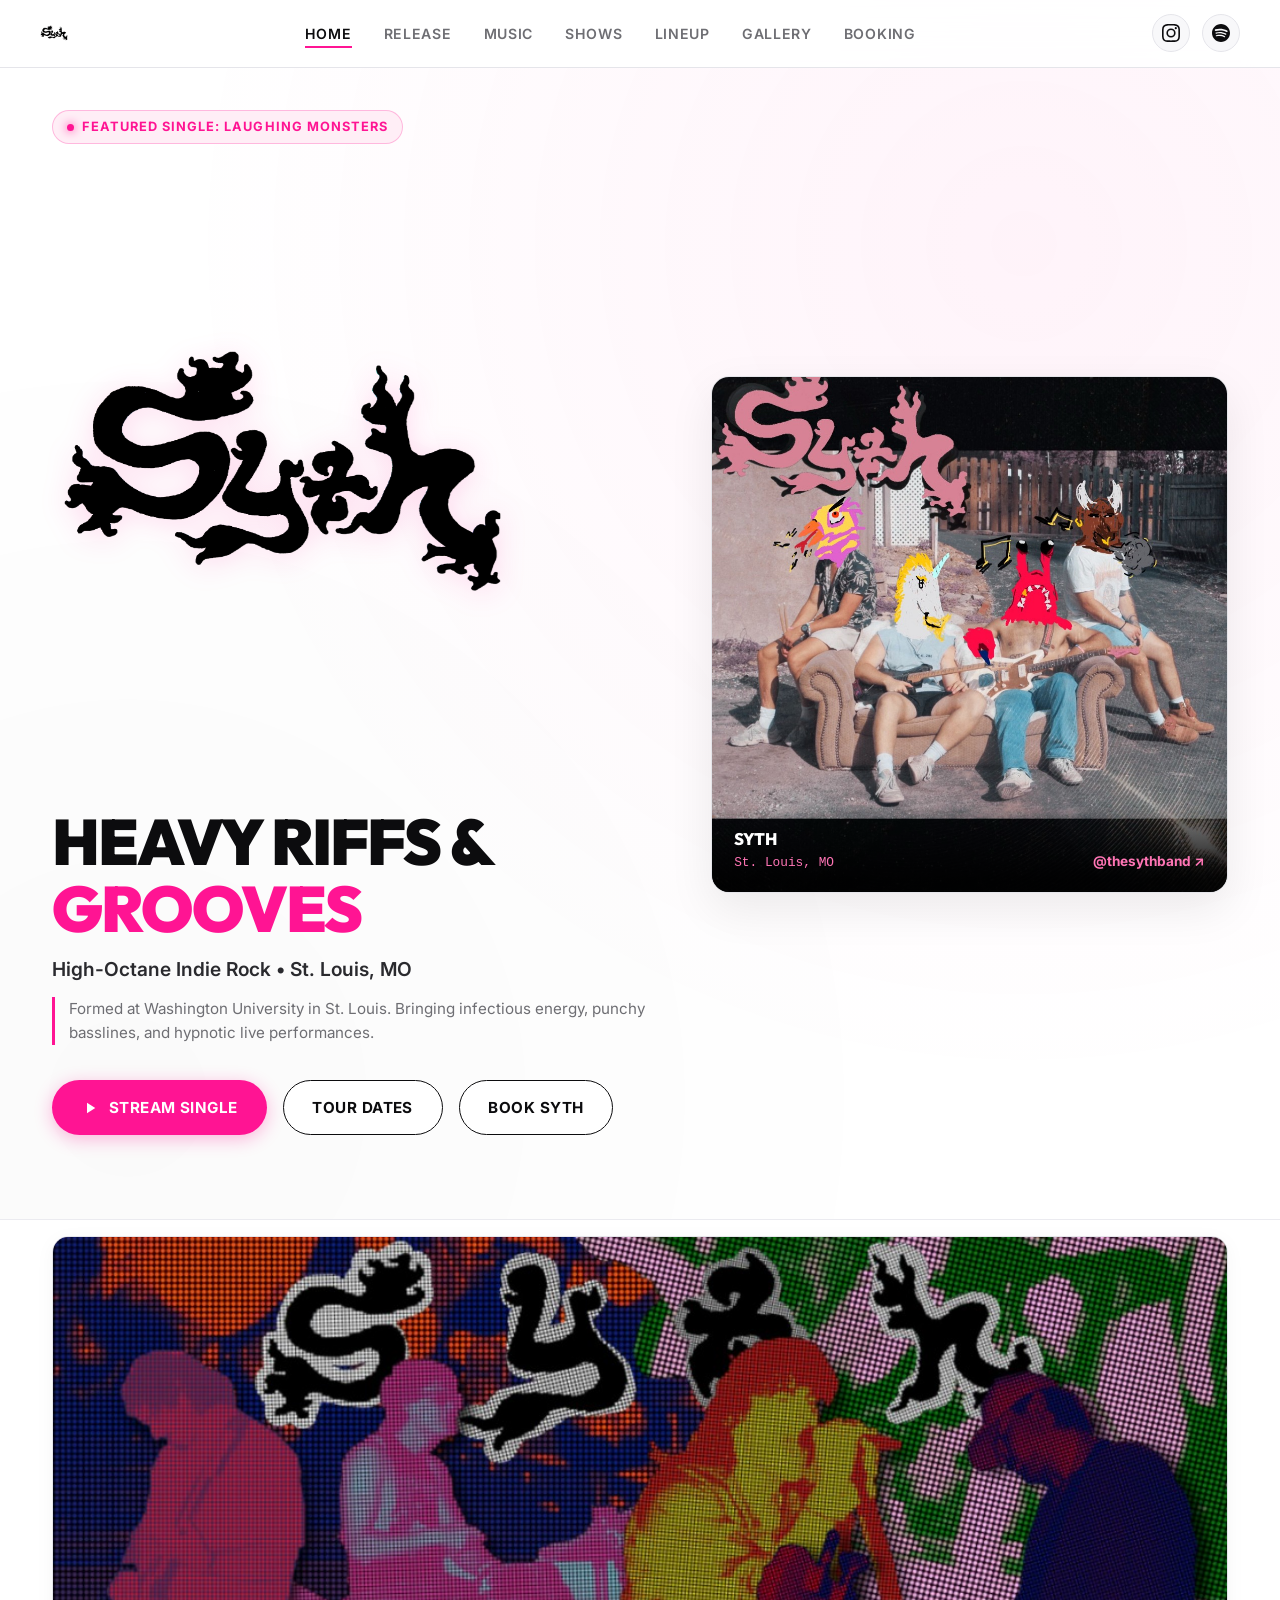
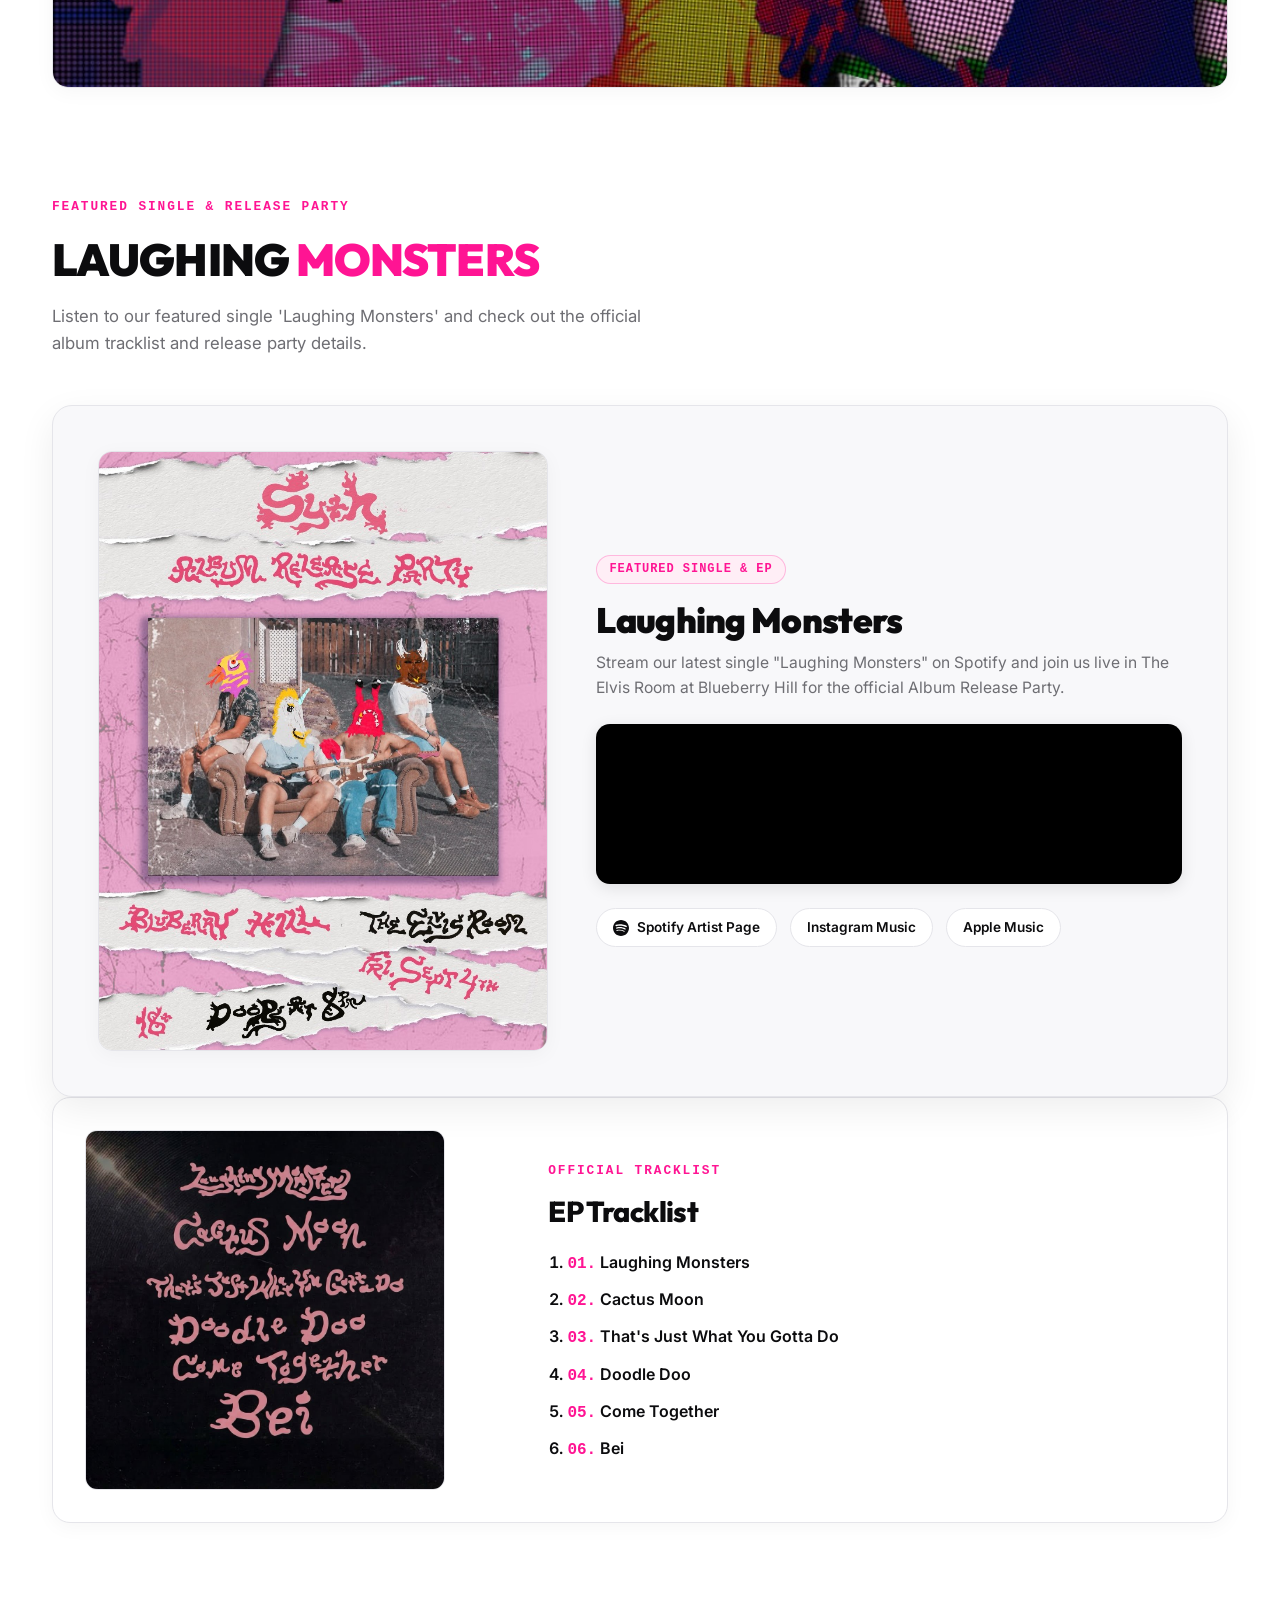
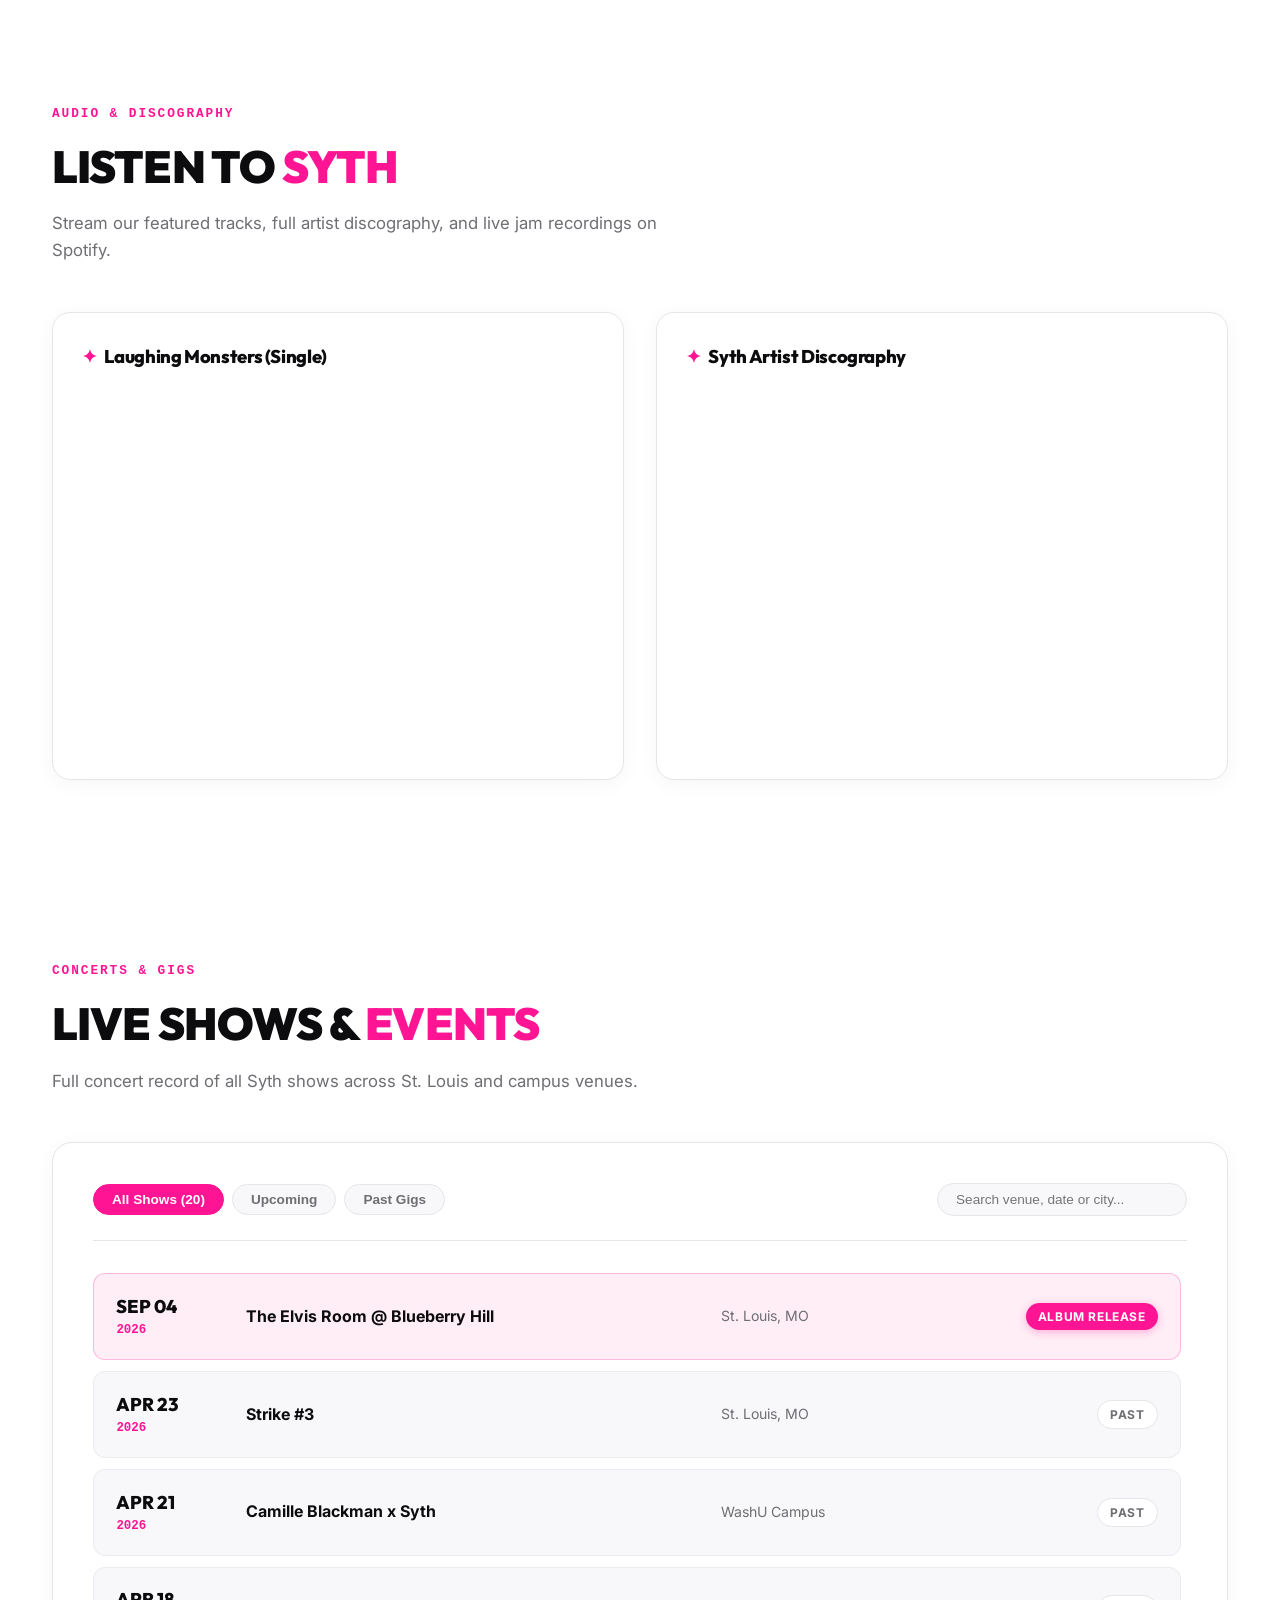
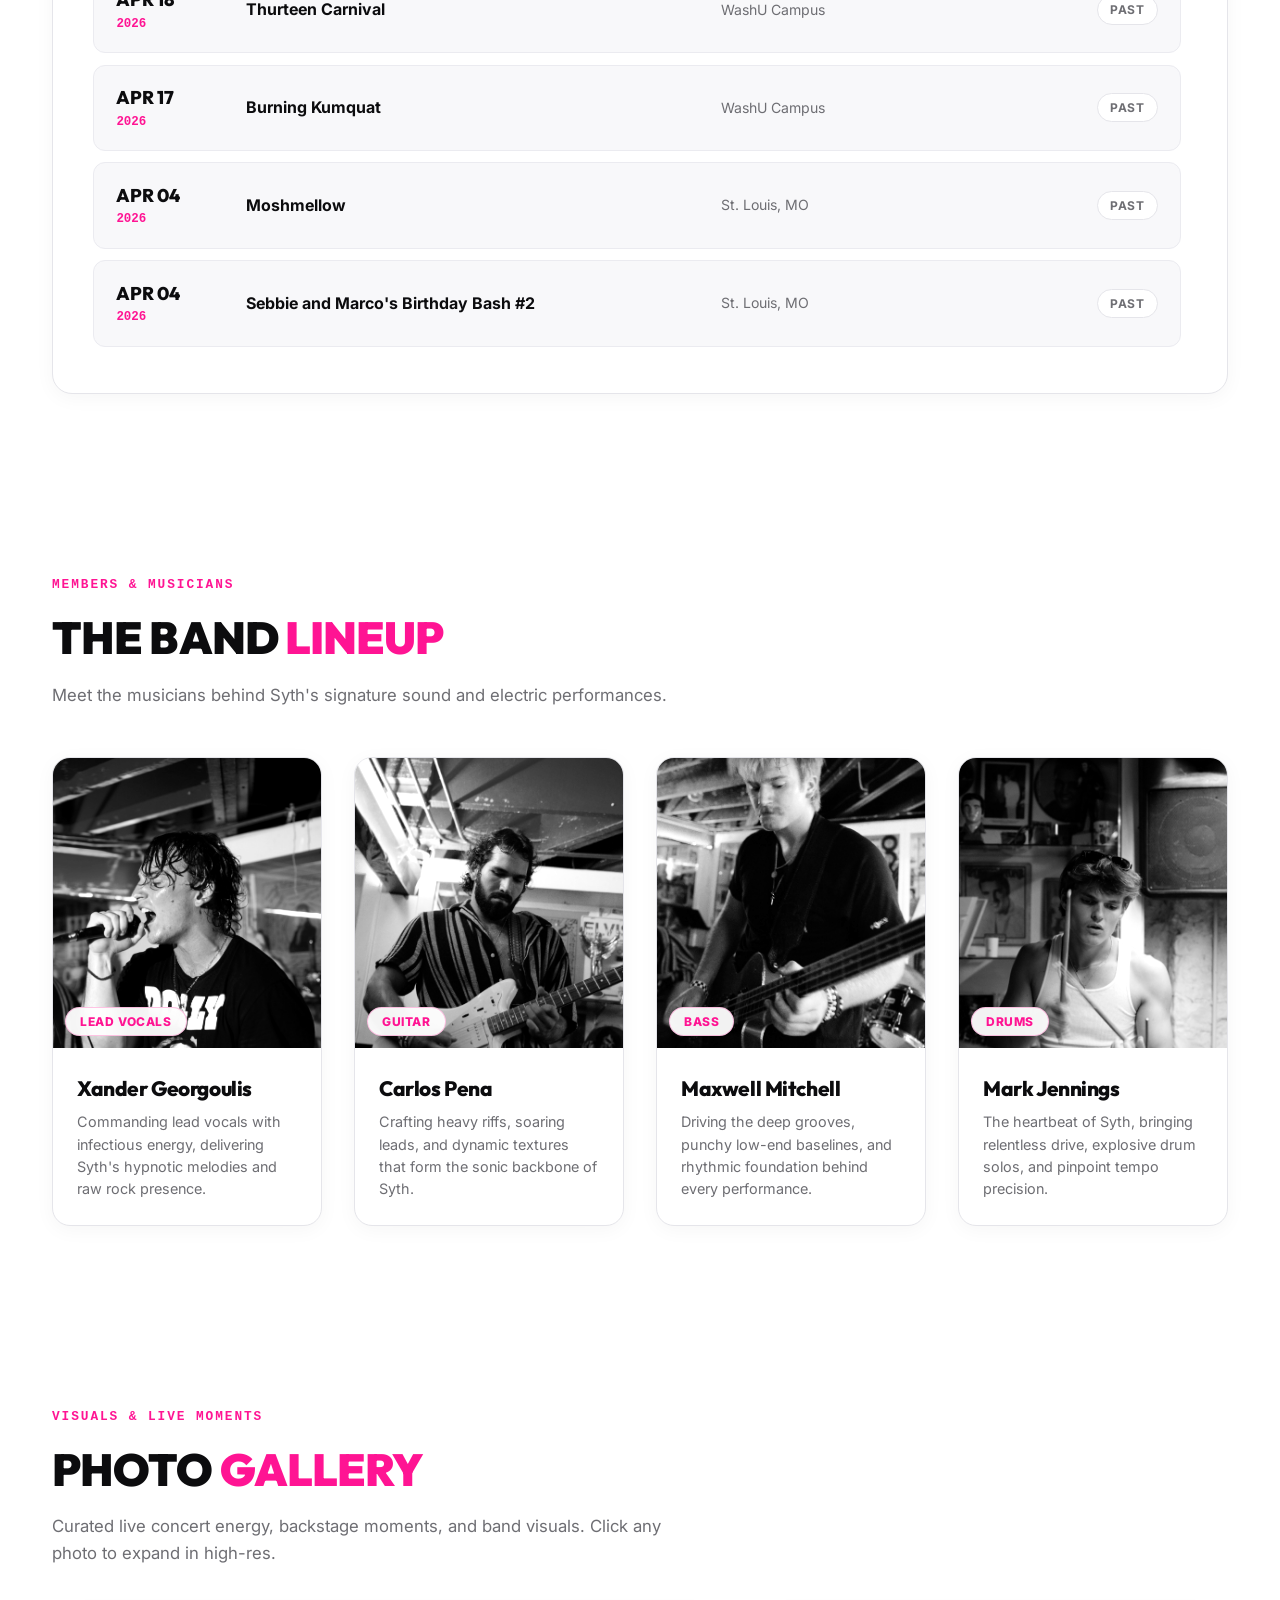
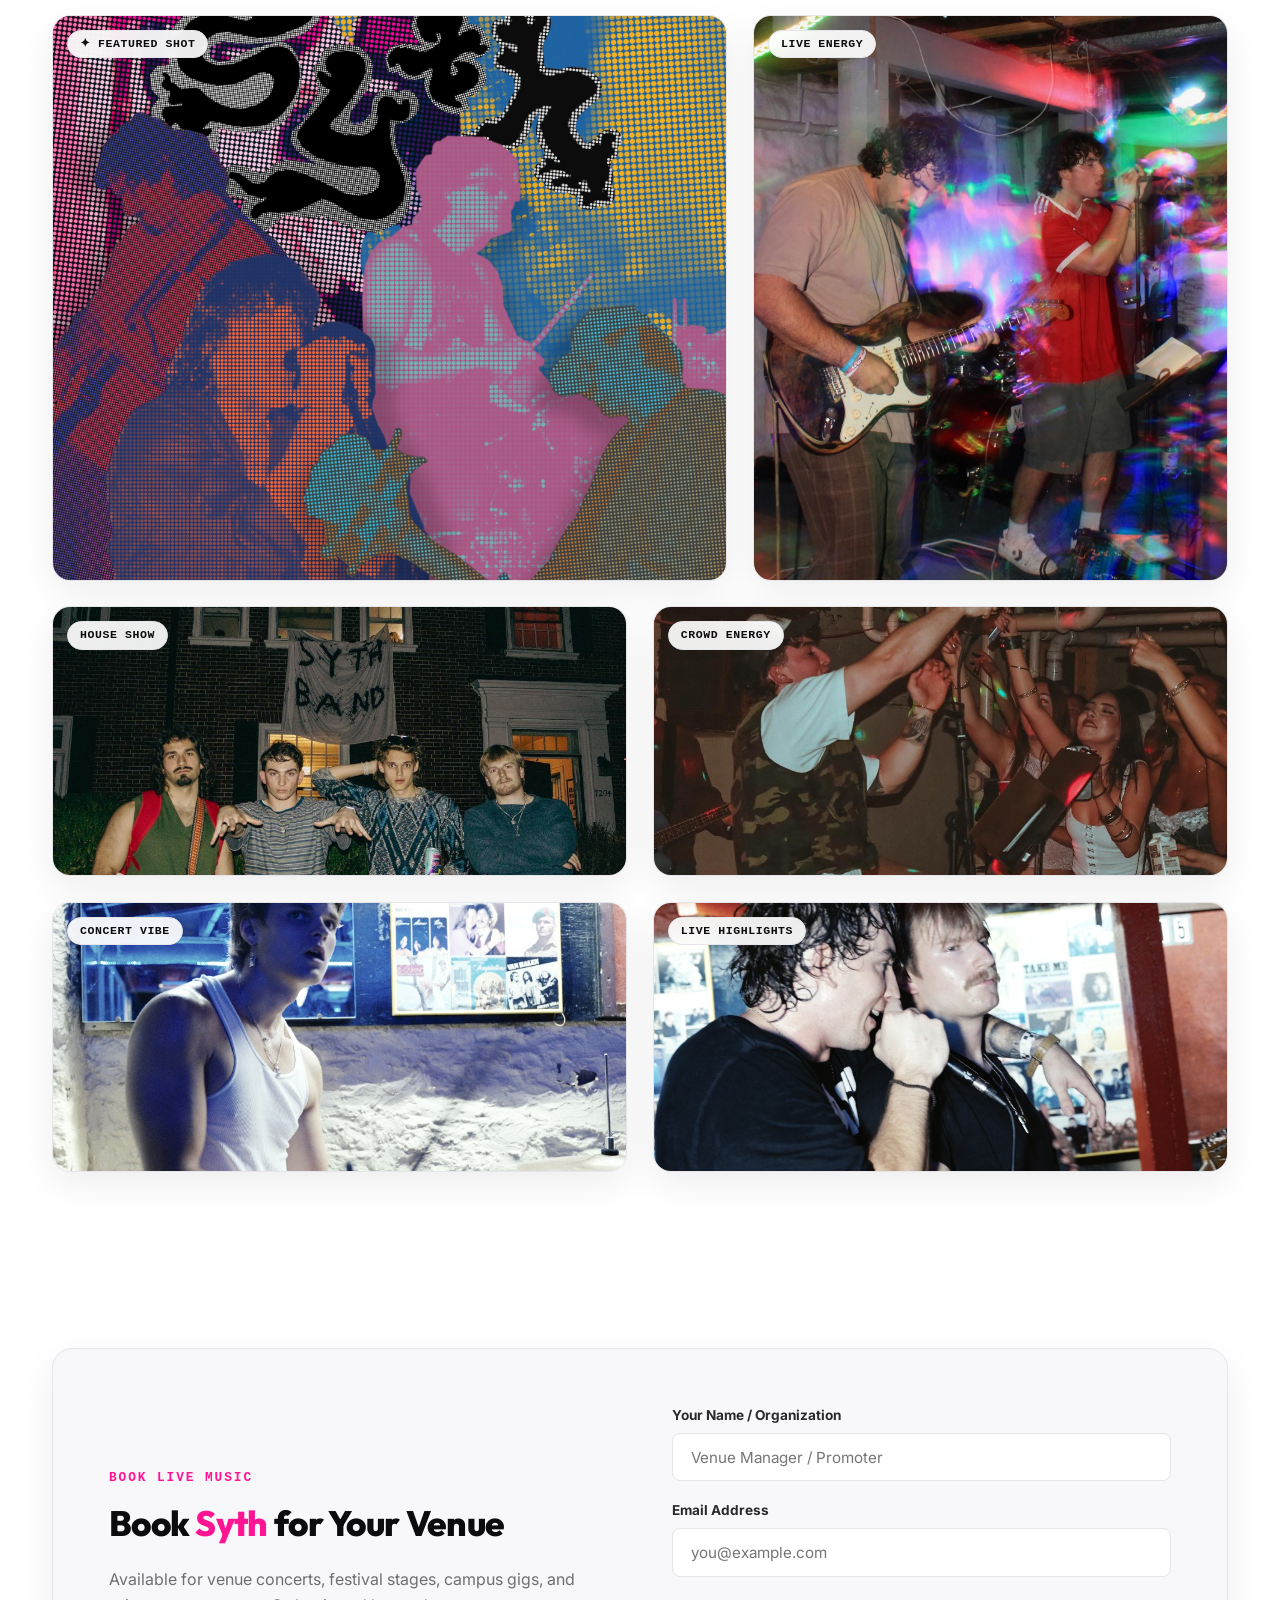
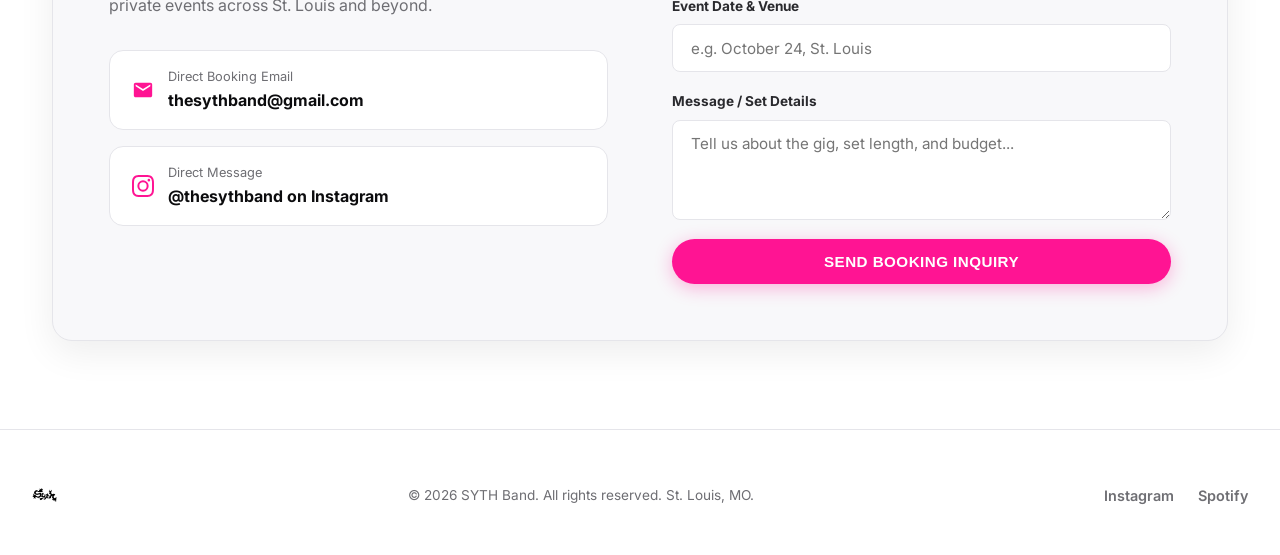
==== Syth1.html @ 91fa63a2 "Implement Option A Curated Editorial Gallery with 6 standout photos from Syth Final Gallery" ====
<!DOCTYPE html>
<html lang="en">
<head>
    <meta charset="UTF-8">
    <meta name="viewport" content="width=device-width, initial-scale=1.0">
    <title>SYTH | Official Band Website</title>
    <meta name="description" content="Official website for Syth - Heavy riffs and hypnotic grooves formed at WashU in St. Louis. Stream 'Laughing Monsters', tour dates, lineup, and booking.">
    
    <!-- Google Fonts -->
    <link rel="preconnect" href="https://fonts.googleapis.com">
    <link rel="preconnect" href="https://fonts.gstatic.com" crossorigin>
    <link href="https://fonts.googleapis.com/css2?family=Outfit:wght@300;400;600;800;900&family=Inter:wght@300;400;500;600;700&family=Space+Grotesk:wght@500;700&display=swap" rel="stylesheet">
    
    <!-- Favicon (Easter Egg: Classic Syth Reaper Logo on Browser Tab) -->
    <link rel="icon" type="image/png" href="assets/Syth_Logo.png">
    <link rel="apple-touch-icon" href="assets/Syth_Logo.png">
    
    <!-- Stylesheet -->
    <link rel="stylesheet" href="style.css">
</head>
<body>

    <!-- NAVIGATION -->
    <nav class="syth-navbar">
        <a href="#home" class="nav-brand" aria-label="Syth Band Home">
            <img src="assets/syth_handwritten_logo.png" alt="Syth Handwritten Logo" class="nav-logo-img">
        </a>

        <ul class="nav-links" id="navLinks">
            <li><a href="#home" class="active">Home</a></li>
            <li><a href="#release">Release</a></li>
            <li><a href="#music">Music</a></li>
            <li><a href="#shows">Shows</a></li>
            <li><a href="#lineup">Lineup</a></li>
            <li><a href="#gallery">Gallery</a></li>
            <li><a href="#contact">Booking</a></li>
        </ul>

        <div class="nav-socials">
            <a href="https://www.instagram.com/thesythband" target="_blank" class="social-icon-btn" aria-label="Instagram">
                <svg xmlns="http://www.w3.org/2000/svg" viewBox="0 0 24 24">
                    <path d="M12 2.163c3.204 0 3.584.012 4.85.07 3.252.148 4.771 1.691 4.919 4.919.058 1.265.069 1.645.069 4.849 0 3.205-.012 3.584-.069 4.849-.149 3.225-1.664 4.771-4.919 4.919-1.266.058-1.644.07-4.85.07-3.204 0-3.584-.012-4.849-.07-3.26-.149-4.771-1.699-4.919-4.92-.058-1.265-.07-1.644-.07-4.849 0-3.204.013-3.583.07-4.849.149-3.227 1.664-4.771 4.919-4.919 1.266-.057 1.645-.069 4.849-.069zM12 0C8.741 0 8.333.014 7.053.072 2.695.272.273 2.69.073 7.052.014 8.333 0 8.741 0 12c0 3.259.014 3.668.072 4.948.2 4.358 2.618 6.78 6.98 6.98C8.333 23.986 8.741 24 12 24c3.259 0 3.668-.014 4.948-.072 4.354-.2 6.782-2.618 6.979-6.98.059-1.28.073-1.689.073-4.948 0-3.259-.014-3.667-.072-4.947-.196-4.354-2.617-6.78-6.979-6.98C15.668.014 15.259 0 12 0zm0 5.838a6.162 6.162 0 1 0 0 12.324 6.162 6.162 0 0 0 0-12.324zM12 16a4 4 0 1 1 0-8 4 4 0 0 1 0 8zm6.406-11.845a1.44 1.44 0 1 0 0 2.881 1.44 1.44 0 0 0 0-2.881z"/>
                </svg>
            </a>
            <a href="https://open.spotify.com/artist/0p44aoEYj3qalNO6jrQFuD" target="_blank" class="social-icon-btn" aria-label="Spotify">
                <svg xmlns="http://www.w3.org/2000/svg" viewBox="0 0 24 24">
                    <path d="M12 0C5.376 0 0 5.376 0 12s5.376 12 12 12 12-5.376 12-12S18.624 0 12 0zm5.521 17.34c-.24.359-.66.48-1.021.24-2.82-1.74-6.36-2.101-10.561-1.141-.418.122-.779-.179-.899-.539-.12-.421.18-.78.54-.9 4.56-1.021 8.52-.6 11.64 1.32.42.18.479.659.301 1.02zm1.44-3.3c-.301.42-.841.6-1.262.3-3.239-1.98-8.159-2.58-11.939-1.38-.479.12-1.02-.12-1.14-.6-.12-.48.12-1.021.6-1.141 4.38-1.38 9.841-.719 13.561 1.56.42.24.54.84.18 1.261zm.123-3.42c-3.882-2.34-10.282-2.55-14.002-1.41-.6.18-1.24-.18-1.42-.78-.18-.6.18-1.24.78-1.42 4.26-1.29 11.34-1.05 15.84 1.62.54.3.72 1.02.42 1.56-.3.54-1.02.72-1.618.43z"/>
                </svg>
            </a>
            <button class="mobile-toggle" id="mobileToggle" aria-label="Toggle menu">☰</button>
        </div>
    </nav>

    <!-- HERO SECTION -->
    <header class="hero-section" id="home">
        <div class="hero-container">
            <div class="hero-text-side">
                <div class="hero-badge">
                    <span class="pulse-dot"></span>
                    Featured Single: Laughing Monsters
                </div>

                <!-- HANDWRITTEN LOGO BANNER (INTERACTIVE WITH LIGHTNING & FLOATING MUSICAL NOTES) -->
                <div class="hero-logo-interactive-wrap" id="heroLogoWrap" title="Hover for lightning & music notes!">
                    <canvas class="lightning-canvas" id="lightningCanvas"></canvas>
                    <div class="notes-container" id="notesContainer"></div>
                    <img src="assets/syth_handwritten_logo.png" alt="Syth Handwritten Calligraphy Logo" class="hero-logo-banner" id="heroLogoImg">
                </div>

                <h1 class="hero-title">
                    HEAVY RIFFS & <span>GROOVES</span>
                </h1>
                <p class="hero-lead">High-Octane Indie Rock • St. Louis, MO</p>
                <p class="hero-tagline">Formed at Washington University in St. Louis. Bringing infectious energy, punchy basslines, and hypnotic live performances.</p>
                
                <div class="hero-actions">
                    <a href="https://open.spotify.com/track/4hw96DBth2Yj653H2zSKX9?si=f58c2102350f4c40" target="_blank" class="btn-primary">
                        <svg xmlns="http://www.w3.org/2000/svg" width="18" height="18" viewBox="0 0 24 24" fill="currentColor"><path d="M8 5v14l11-7z"/></svg>
                        Stream Single
                    </a>
                    <a href="#shows" class="btn-secondary">Tour Dates</a>
                    <a href="#contact" class="btn-secondary">Book Syth</a>
                </div>
            </div>

            <!-- HERO VISUAL: CLEAN HIGH-RES COUCH BAND PHOTO -->
            <div class="hero-visual">
                <div class="band-photo-frame">
                    <img src="assets/syth_couch_band.jpg" alt="Syth Band Members on Couch">
                    <div class="photo-caption-bar">
                        <div>
                            <p class="caption-title">SYTH</p>
                            <p class="caption-sub">St. Louis, MO</p>
                        </div>
                        <a href="https://instagram.com/thesythband" target="_blank" style="color:var(--pink-light); font-size:0.85rem; font-weight:700;">@thesythband ↗</a>
                    </div>
                </div>
            </div>
        </div>
    </header>

    <!-- WIDE MOSAIC BANNER SHOWCASE -->
    <div style="max-width: 1240px; margin: 0 auto; padding: 1rem 2rem;">
        <div style="border-radius: 16px; overflow: hidden; border: 1px solid var(--border-light); box-shadow: var(--shadow-subtle);">
            <img src="assets/syth_mosaic_banner.jpg" alt="Syth Band Mosaic Silhouette Banner" style="width: 100%; height: auto; display: block;">
        </div>
    </div>

    <!-- FEATURED RELEASE SECTION: LAUGHING MONSTERS & ALBUM PARTY -->
    <section class="section-container" id="release">
        <div class="section-header">
            <span class="section-tag">Featured Single & Release Party</span>
            <h2 class="section-title">Laughing <span>Monsters</span></h2>
            <p class="section-subtitle">Listen to our featured single 'Laughing Monsters' and check out the official album tracklist and release party details.</p>
        </div>

        <div class="release-showcase">
            <div class="album-poster-wrap">
                <img src="assets/syth_album_poster.jpg" alt="Syth Album Release Party Poster - Blueberry Hill">
            </div>

            <div class="release-details">
                <span class="release-badge">Featured Single & EP</span>
                <h3 class="release-title">Laughing Monsters</h3>
                <p class="release-desc">
                    Stream our latest single "Laughing Monsters" on Spotify and join us live in The Elvis Room at Blueberry Hill for the official Album Release Party.
                </p>

                <!-- Spotify Embed for Laughing Monsters (Track ID: 4hw96DBth2Yj653H2zSKX9) -->
                <div class="spotify-embed-card">
                    <iframe style="border-radius:12px" src="https://open.spotify.com/embed/track/4hw96DBth2Yj653H2zSKX9?utm_source=generator&theme=0" width="100%" height="152" frameBorder="0" allowfullscreen="" allow="autoplay; clipboard-write; encrypted-media; fullscreen; picture-in-picture" loading="lazy"></iframe>
                </div>

                <div class="streaming-pills">
                    <a href="https://open.spotify.com/track/4hw96DBth2Yj653H2zSKX9?si=f58c2102350f4c40" target="_blank" class="stream-pill">
                        <svg viewBox="0 0 24 24"><path d="M12 0C5.376 0 0 5.376 0 12s5.376 12 12 12 12-5.376 12-12S18.624 0 12 0zm5.521 17.34c-.24.359-.66.48-1.021.24-2.82-1.74-6.36-2.101-10.561-1.141-.418.122-.779-.179-.899-.539-.12-.421.18-.78.54-.9 4.56-1.021 8.52-.6 11.64 1.32.42.18.479.659.301 1.02zm1.44-3.3c-.301.42-.841.6-1.262.3-3.239-1.98-8.159-2.58-11.939-1.38-.479.12-1.02-.12-1.14-.6-.12-.48.12-1.021.6-1.141 4.38-1.38 9.841-.719 13.561 1.56.42.24.54.84.18 1.261zm.123-3.42c-3.882-2.34-10.282-2.55-14.002-1.41-.6.18-1.24-.18-1.42-.78-.18-.6.18-1.24.78-1.42 4.26-1.29 11.34-1.05 15.84 1.62.54.3.72 1.02.42 1.56-.3.54-1.02.72-1.618.43z"/></svg>
                        Spotify Artist Page
                    </a>
                    <a href="https://instagram.com/thesythband" target="_blank" class="stream-pill">Instagram Music</a>
                    <a href="https://music.apple.com" target="_blank" class="stream-pill">Apple Music</a>
                </div>
            </div>
        </div>

        <!-- TRACKLIST HIGHLIGHT CARD -->
        <div style="display: grid; grid-template-columns: 1fr 1.5fr; gap: 2rem; background: var(--bg-white); border: 1px solid var(--border-light); border-radius: 18px; padding: 2rem; align-items: center; box-shadow: var(--shadow-subtle);">
            <div style="border-radius: 12px; overflow: hidden; border: 1px solid var(--border-light); max-width: 360px;">
                <img src="assets/syth_tracklist.jpg" alt="Syth EP Tracklist Artwork" style="width: 100%; height: auto;">
            </div>
            <div>
                <span class="section-tag">Official Tracklist</span>
                <h3 style="font-size: 1.8rem; margin-bottom: 1rem;">EP <span>Tracklist</span></h3>
                <ol style="margin-left: 1.2rem; display: flex; flex-direction: column; gap: 0.6rem; font-weight: 600; color: var(--text-black);">
                    <li><span style="color:var(--pink-primary); font-family:var(--font-mono);">01.</span> Laughing Monsters</li>
                    <li><span style="color:var(--pink-primary); font-family:var(--font-mono);">02.</span> Cactus Moon</li>
                    <li><span style="color:var(--pink-primary); font-family:var(--font-mono);">03.</span> That's Just What You Gotta Do</li>
                    <li><span style="color:var(--pink-primary); font-family:var(--font-mono);">04.</span> Doodle Doo</li>
                    <li><span style="color:var(--pink-primary); font-family:var(--font-mono);">05.</span> Come Together</li>
                    <li><span style="color:var(--pink-primary); font-family:var(--font-mono);">06.</span> Bei</li>
                </ol>
            </div>
        </div>
    </section>

    <!-- MUSIC & ARTIST PLAYLIST SECTION -->
    <section class="section-container" id="music">
        <div class="section-header">
            <span class="section-tag">Audio & Discography</span>
            <h2 class="section-title">Listen to <span>Syth</span></h2>
            <p class="section-subtitle">Stream our featured tracks, full artist discography, and live jam recordings on Spotify.</p>
        </div>

        <div class="music-grid">
            <div class="music-card">
                <div class="music-card-header">
                    <h3 class="music-card-title"><span>✦</span> Laughing Monsters (Single)</h3>
                </div>
                <iframe style="border-radius:12px" src="https://open.spotify.com/embed/track/4hw96DBth2Yj653H2zSKX9?utm_source=generator&theme=0" width="100%" height="352" frameBorder="0" allowfullscreen="" allow="autoplay; clipboard-write; encrypted-media; fullscreen; picture-in-picture" loading="lazy"></iframe>
            </div>

            <div class="music-card">
                <div class="music-card-header">
                    <h3 class="music-card-title"><span>✦</span> Syth Artist Discography</h3>
                </div>
                <iframe style="border-radius:12px;" src="https://open.spotify.com/embed/artist/0p44aoEYj3qalNO6jrQFuD?utm_source=generator&theme=0" width="100%" height="352" frameborder="0" allowfullscreen="" allow="autoplay; clipboard-write; encrypted-media; fullscreen; picture-in-picture" loading="lazy"></iframe>
            </div>
        </div>
    </section>

    <!-- LIVE SHOWS & COMPLETE HISTORICAL TOUR LIST -->
    <section class="section-container" id="shows">
        <div class="section-header">
            <span class="section-tag">Concerts & Gigs</span>
            <h2 class="section-title">Live Shows & <span>Events</span></h2>
            <p class="section-subtitle">Full concert record of all Syth shows across St. Louis and campus venues.</p>
        </div>

        <div class="shows-wrapper">
            <div class="shows-filter-bar">
                <div class="filter-tabs">
                    <button class="filter-btn active" data-filter="all">All Shows (20)</button>
                    <button class="filter-btn" data-filter="upcoming">Upcoming</button>
                    <button class="filter-btn" data-filter="past">Past Gigs</button>
                </div>
                <input type="text" id="showsSearch" class="shows-search" placeholder="Search venue, date or city...">
            </div>

            <div class="shows-list" id="showsList">
                <!-- FEATURED UPCOMING SHOW -->
                <div class="show-item featured-show" data-category="upcoming">
                    <div class="show-date">
                        <span class="date-day">SEP 04</span>
                        <span class="date-year">2026</span>
                    </div>
                    <div class="show-venue">The Elvis Room @ Blueberry Hill</div>
                    <div class="show-location">St. Louis, MO</div>
                    <div class="show-status"><span class="status-badge upcoming">Album Release</span></div>
                </div>

                <!-- 2026 GIGS -->
                <div class="show-item" data-category="past">
                    <div class="show-date">
                        <span class="date-day">APR 23</span>
                        <span class="date-year">2026</span>
                    </div>
                    <div class="show-venue">Strike #3</div>
                    <div class="show-location">St. Louis, MO</div>
                    <div class="show-status"><span class="status-badge past">Past</span></div>
                </div>

                <div class="show-item" data-category="past">
                    <div class="show-date">
                        <span class="date-day">APR 21</span>
                        <span class="date-year">2026</span>
                    </div>
                    <div class="show-venue">Camille Blackman x Syth</div>
                    <div class="show-location">WashU Campus</div>
                    <div class="show-status"><span class="status-badge past">Past</span></div>
                </div>

                <div class="show-item" data-category="past">
                    <div class="show-date">
                        <span class="date-day">APR 18</span>
                        <span class="date-year">2026</span>
                    </div>
                    <div class="show-venue">Thurteen Carnival</div>
                    <div class="show-location">WashU Campus</div>
                    <div class="show-status"><span class="status-badge past">Past</span></div>
                </div>

                <div class="show-item" data-category="past">
                    <div class="show-date">
                        <span class="date-day">APR 17</span>
                        <span class="date-year">2026</span>
                    </div>
                    <div class="show-venue">Burning Kumquat</div>
                    <div class="show-location">WashU Campus</div>
                    <div class="show-status"><span class="status-badge past">Past</span></div>
                </div>

                <div class="show-item" data-category="past">
                    <div class="show-date">
                        <span class="date-day">APR 04</span>
                        <span class="date-year">2026</span>
                    </div>
                    <div class="show-venue">Moshmellow</div>
                    <div class="show-location">St. Louis, MO</div>
                    <div class="show-status"><span class="status-badge past">Past</span></div>
                </div>

                <div class="show-item" data-category="past">
                    <div class="show-date">
                        <span class="date-day">APR 04</span>
                        <span class="date-year">2026</span>
                    </div>
                    <div class="show-venue">Sebbie and Marco's Birthday Bash #2</div>
                    <div class="show-location">St. Louis, MO</div>
                    <div class="show-status"><span class="status-badge past">Past</span></div>
                </div>

                <div class="show-item" data-category="past">
                    <div class="show-date">
                        <span class="date-day">MAR 28</span>
                        <span class="date-year">2026</span>
                    </div>
                    <div class="show-venue">Bookstock #2</div>
                    <div class="show-location">St. Louis, MO</div>
                    <div class="show-status"><span class="status-badge past">Past</span></div>
                </div>

                <div class="show-item" data-category="past">
                    <div class="show-date">
                        <span class="date-day">MAR 21</span>
                        <span class="date-year">2026</span>
                    </div>
                    <div class="show-venue">Architecture Formal #2</div>
                    <div class="show-location">WashU Campus</div>
                    <div class="show-status"><span class="status-badge past">Past</span></div>
                </div>

                <div class="show-item" data-category="past">
                    <div class="show-date">
                        <span class="date-day">FEB 12</span>
                        <span class="date-year">2026</span>
                    </div>
                    <div class="show-venue">Strike x Syth Valentine's Day Party #2</div>
                    <div class="show-location">St. Louis, MO</div>
                    <div class="show-status"><span class="status-badge past">Past</span></div>
                </div>

                <div class="show-item" data-category="past">
                    <div class="show-date">
                        <span class="date-day">JAN 30</span>
                        <span class="date-year">2026</span>
                    </div>
                    <div class="show-venue">KWUR #2</div>
                    <div class="show-location">WashU Radio</div>
                    <div class="show-status"><span class="status-badge past">Past</span></div>
                </div>

                <!-- 2025 GIGS -->
                <div class="show-item" data-category="past">
                    <div class="show-date">
                        <span class="date-day">DEC 07</span>
                        <span class="date-year">2025</span>
                    </div>
                    <div class="show-venue">LINUS</div>
                    <div class="show-location">St. Louis, MO</div>
                    <div class="show-status"><span class="status-badge past">Past</span></div>
                </div>

                <div class="show-item" data-category="past">
                    <div class="show-date">
                        <span class="date-day">OCT 31</span>
                        <span class="date-year">2025</span>
                    </div>
                    <div class="show-venue">KWUR Space Race #1</div>
                    <div class="show-location">WashU Radio</div>
                    <div class="show-status"><span class="status-badge past">Past</span></div>
                </div>

                <div class="show-item" data-category="past">
                    <div class="show-date">
                        <span class="date-day">OCT 25</span>
                        <span class="date-year">2025</span>
                    </div>
                    <div class="show-venue">Strike x Syth Halloween Party #1</div>
                    <div class="show-location">St. Louis, MO</div>
                    <div class="show-status"><span class="status-badge past">Past</span></div>
                </div>

                <div class="show-item" data-category="past">
                    <div class="show-date">
                        <span class="date-day">SEP 26</span>
                        <span class="date-year">2025</span>
                    </div>
                    <div class="show-venue">Track Fall Formal</div>
                    <div class="show-location">WashU Campus</div>
                    <div class="show-status"><span class="status-badge past">Past</span></div>
                </div>

                <div class="show-item" data-category="past">
                    <div class="show-date">
                        <span class="date-day">AUG 31</span>
                        <span class="date-year">2025</span>
                    </div>
                    <div class="show-venue">Syth Darty</div>
                    <div class="show-location">St. Louis, MO</div>
                    <div class="show-status"><span class="status-badge past">Past</span></div>
                </div>

                <div class="show-item" data-category="past">
                    <div class="show-date">
                        <span class="date-day">APR 27</span>
                        <span class="date-year">2025</span>
                    </div>
                    <div class="show-venue">BeiQiArt x Syth - Bridging the Mystique</div>
                    <div class="show-location">St. Louis, MO</div>
                    <div class="show-status"><span class="status-badge past">Past</span></div>
                </div>

                <div class="show-item" data-category="past">
                    <div class="show-date">
                        <span class="date-day">APR 11</span>
                        <span class="date-year">2025</span>
                    </div>
                    <div class="show-venue">Sebbie and Marco's Birthday Bash #1</div>
                    <div class="show-location">St. Louis, MO</div>
                    <div class="show-status"><span class="status-badge past">Past</span></div>
                </div>

                <div class="show-item" data-category="past">
                    <div class="show-date">
                        <span class="date-day">MAR 29</span>
                        <span class="date-year">2025</span>
                    </div>
                    <div class="show-venue">Bookstock #1</div>
                    <div class="show-location">St. Louis, MO</div>
                    <div class="show-status"><span class="status-badge past">Past</span></div>
                </div>

                <div class="show-item" data-category="past">
                    <div class="show-date">
                        <span class="date-day">MAR 22</span>
                        <span class="date-year">2025</span>
                    </div>
                    <div class="show-venue">WashU Architecture Formal #1</div>
                    <div class="show-location">WashU Campus</div>
                    <div class="show-status"><span class="status-badge past">Past</span></div>
                </div>
            </div>
        </div>
    </section>

    <!-- BAND LINEUP SECTION -->
    <section class="section-container" id="lineup">
        <div class="section-header">
            <span class="section-tag">Members & Musicians</span>
            <h2 class="section-title">The Band <span>Lineup</span></h2>
            <p class="section-subtitle">Meet the musicians behind Syth's signature sound and electric performances.</p>
        </div>

        <div class="lineup-grid">
            <!-- Member 1: Xander Georgoulis -->
            <div class="member-card">
                <div class="member-img-wrap">
                    <img src="assets/member_xander.jpg" alt="Xander Georgoulis - Lead Vocals" style="object-position: center top;">
                    <span class="member-role-tag">Lead Vocals</span>
                </div>
                <div class="member-info">
                    <h3 class="member-name">Xander Georgoulis</h3>
                    <p class="member-bio">Commanding lead vocals with infectious energy, delivering Syth's hypnotic melodies and raw rock presence.</p>
                </div>
            </div>

            <!-- Member 2: Carlos Pena -->
            <div class="member-card">
                <div class="member-img-wrap">
                    <img src="assets/member_carlos.jpg" alt="Carlos Pena - Guitar" style="object-position: center 15%;">
                    <span class="member-role-tag">Guitar</span>
                </div>
                <div class="member-info">
                    <h3 class="member-name">Carlos Pena</h3>
                    <p class="member-bio">Crafting heavy riffs, soaring leads, and dynamic textures that form the sonic backbone of Syth.</p>
                </div>
            </div>

            <!-- Member 3: Maxwell Mitchell -->
            <div class="member-card">
                <div class="member-img-wrap">
                    <img src="assets/member_maxwell.jpg" alt="Maxwell Mitchell - Bass" style="object-position: center 75%;">
                    <span class="member-role-tag">Bass</span>
                </div>
                <div class="member-info">
                    <h3 class="member-name">Maxwell Mitchell</h3>
                    <p class="member-bio">Driving the deep grooves, punchy low-end baselines, and rhythmic foundation behind every performance.</p>
                </div>
            </div>

            <!-- Member 4: Mark Jennings -->
            <div class="member-card">
                <div class="member-img-wrap">
                    <img src="assets/member_mark.jpg" alt="Mark Jennings - Drums" style="object-position: center 20%;">
                    <span class="member-role-tag">Drums</span>
                </div>
                <div class="member-info">
                    <h3 class="member-name">Mark Jennings</h3>
                    <p class="member-bio">The heartbeat of Syth, bringing relentless drive, explosive drum solos, and pinpoint tempo precision.</p>
                </div>
            </div>
        </div>
    </section>

        <!-- CURATED EDITORIAL PHOTO GALLERY -->
    <section class="section-container" id="gallery">
        <div class="section-header">
            <span class="section-tag">Visuals & Live Moments</span>
            <h2 class="section-title">Photo <span>Gallery</span></h2>
            <p class="section-subtitle">Curated live concert energy, backstage moments, and band visuals. Click any photo to expand in high-res.</p>
        </div>

        <div class="editorial-gallery-grid">
            <div class="editorial-card feat-large" data-src="assets/final_gallery/syth_curated_01.jpg" data-title="Syth Band • Live & Behind the Scenes">
                <span class="editorial-card-badge">✦ Featured Shot</span>
                <img src="assets/final_gallery/syth_curated_01.jpg" alt="Syth Band Featured Photo" loading="lazy">
                <div class="editorial-card-overlay">
                    <span class="editorial-card-hint">✦ Click to Expand</span>
                    <p class="editorial-card-title">Syth Band • Live & Behind the Scenes</p>
                </div>
            </div>
            <div class="editorial-card feat-tall" data-src="assets/final_gallery/syth_curated_04.jpg" data-title="Live Concert Performance • St. Louis">
                <span class="editorial-card-badge">Live Energy</span>
                <img src="assets/final_gallery/syth_curated_04.jpg" alt="Syth Live Concert Performance" loading="lazy">
                <div class="editorial-card-overlay">
                    <span class="editorial-card-hint">✦ Click to Expand</span>
                    <p class="editorial-card-title">Live Concert Performance • St. Louis</p>
                </div>
            </div>
            <div class="editorial-card med-wide" data-src="assets/final_gallery/syth_curated_02.jpg" data-title="Syth House Show • Front Yard Banner">
                <span class="editorial-card-badge">House Show</span>
                <img src="assets/final_gallery/syth_curated_02.jpg" alt="Syth House Show Banner" loading="lazy">
                <div class="editorial-card-overlay">
                    <span class="editorial-card-hint">✦ Click to Expand</span>
                    <p class="editorial-card-title">Syth House Show • Front Yard Banner</p>
                </div>
            </div>
            <div class="editorial-card med-wide" data-src="assets/final_gallery/syth_curated_03.jpg" data-title="Basement Gig • Crowd Singalong">
                <span class="editorial-card-badge">Crowd Energy</span>
                <img src="assets/final_gallery/syth_curated_03.jpg" alt="Syth Basement Gig Crowd" loading="lazy">
                <div class="editorial-card-overlay">
                    <span class="editorial-card-hint">✦ Click to Expand</span>
                    <p class="editorial-card-title">Basement Gig • Crowd Singalong</p>
                </div>
            </div>
            <div class="editorial-card med-half" data-src="assets/final_gallery/syth_curated_05.jpg" data-title="Live Stage Energy • Electric Set">
                <span class="editorial-card-badge">Concert Vibe</span>
                <img src="assets/final_gallery/syth_curated_05.jpg" alt="Syth Live Stage Energy" loading="lazy">
                <div class="editorial-card-overlay">
                    <span class="editorial-card-hint">✦ Click to Expand</span>
                    <p class="editorial-card-title">Live Stage Energy • Electric Set</p>
                </div>
            </div>
            <div class="editorial-card med-half" data-src="assets/final_gallery/syth_curated_06.jpg" data-title="Concert Highlights • Raw Rock Presence">
                <span class="editorial-card-badge">Live Highlights</span>
                <img src="assets/final_gallery/syth_curated_06.jpg" alt="Syth Concert Highlights" loading="lazy">
                <div class="editorial-card-overlay">
                    <span class="editorial-card-hint">✦ Click to Expand</span>
                    <p class="editorial-card-title">Concert Highlights • Raw Rock Presence</p>
                </div>
            </div>
        </div>
    </section>

    <!-- LIGHTBOX MODAL -->
    <div class="lightbox-modal" id="lightboxModal">
        <div class="lightbox-content">
            <button class="lightbox-close" id="lightboxClose" aria-label="Close photo">&times;</button>
            <span class="lightbox-counter" id="lightboxCounter">Photo 1 of 6</span>
            <button class="lightbox-nav-btn lightbox-prev" id="lightboxPrev" aria-label="Previous photo">&#10094;</button>
            <button class="lightbox-nav-btn lightbox-next" id="lightboxNext" aria-label="Next photo">&#10095;</button>
            <img src="" alt="Full View" class="lightbox-img" id="lightboxImg">
            <p class="lightbox-caption" id="lightboxCaption"></p>
        </div>
    </div>

    <!-- BOOKING & CONTACT SECTION -->
    <section class="section-container" id="contact">
        <div class="booking-card">
            <div class="booking-info">
                <span class="section-tag">Book Live Music</span>
                <h3>Book <span>Syth</span> for Your Venue</h3>
                <p>Available for venue concerts, festival stages, campus gigs, and private events across St. Louis and beyond.</p>
                
                <div class="booking-contacts">
                    <a href="mailto:thesythband@gmail.com" class="contact-pill">
                        <svg xmlns="http://www.w3.org/2000/svg" viewBox="0 0 24 24"><path d="M20 4H4c-1.1 0-1.99.9-1.99 2L2 18c0 1.1.9 2 2 2h16c1.1 0 2-.9 2-2V6c0-1.1-.9-2-2-2zm0 4l-8 5-8-5V6l8 5 8-5v2z"/></svg>
                        <div>
                            <div style="font-size:0.8rem; color:var(--text-muted);">Direct Booking Email</div>
                            <div style="font-weight:700; color:var(--text-black);">thesythband@gmail.com</div>
                        </div>
                    </a>

                    <a href="https://instagram.com/thesythband" target="_blank" class="contact-pill">
                        <svg xmlns="http://www.w3.org/2000/svg" viewBox="0 0 24 24"><path d="M12 2.163c3.204 0 3.584.012 4.85.07 3.252.148 4.771 1.691 4.919 4.919.058 1.265.069 1.645.069 4.849 0 3.205-.012 3.584-.069 4.849-.149 3.225-1.664 4.771-4.919 4.919-1.266.058-1.644.07-4.85.07-3.204 0-3.584-.012-4.849-.07-3.26-.149-4.771-1.699-4.919-4.92-.058-1.265-.07-1.644-.07-4.849 0-3.204.013-3.583.07-4.849.149-3.227 1.664-4.771 4.919-4.919 1.266-.057 1.645-.069 4.849-.069zM12 0C8.741 0 8.333.014 7.053.072 2.695.272.273 2.69.073 7.052.014 8.333 0 8.741 0 12c0 3.259.014 3.668.072 4.948.2 4.358 2.618 6.78 6.98 6.98C8.333 23.986 8.741 24 12 24c3.259 0 3.668-.014 4.948-.072 4.354-.2 6.782-2.618 6.979-6.98.059-1.28.073-1.689.073-4.948 0-3.259-.014-3.667-.072-4.947-.196-4.354-2.617-6.78-6.979-6.98C15.668.014 15.259 0 12 0zm0 5.838a6.162 6.162 0 1 0 0 12.324 6.162 6.162 0 0 0 0-12.324zM12 16a4 4 0 1 1 0-8 4 4 0 0 1 0 8zm6.406-11.845a1.44 1.44 0 1 0 0 2.881 1.44 1.44 0 0 0 0-2.881z"/>
                </svg>
                        <div>
                            <div style="font-size:0.8rem; color:var(--text-muted);">Direct Message</div>
                            <div style="font-weight:700; color:var(--text-black);">@thesythband on Instagram</div>
                        </div>
                    </a>
                </div>
            </div>

            <form class="booking-form" action="mailto:thesythband@gmail.com" method="post" enctype="text/plain">
                <div class="form-group">
                    <label for="contactName">Your Name / Organization</label>
                    <input type="text" id="contactName" name="name" class="form-control" placeholder="Venue Manager / Promoter" required>
                </div>
                <div class="form-group">
                    <label for="contactEmail">Email Address</label>
                    <input type="email" id="contactEmail" name="email" class="form-control" placeholder="you@example.com" required>
                </div>
                <div class="form-group">
                    <label for="contactDate">Event Date & Venue</label>
                    <input type="text" id="contactDate" name="event_info" class="form-control" placeholder="e.g. October 24, St. Louis" required>
                </div>
                <div class="form-group">
                    <label for="contactMsg">Message / Set Details</label>
                    <textarea id="contactMsg" name="message" class="form-control" placeholder="Tell us about the gig, set length, and budget..."></textarea>
                </div>
                <button type="submit" class="btn-primary" style="justify-content:center; width:100%;">
                    Send Booking Inquiry
                </button>
            </form>
        </div>
    </section>

    <!-- FOOTER -->
    <footer class="syth-footer">
        <div class="footer-content">
            <div class="footer-brand">
                <img src="assets/syth_handwritten_logo.png" alt="Syth Logo" class="footer-logo-img">
            </div>
            <div class="footer-copy">
                &copy; 2026 SYTH Band. All rights reserved. St. Louis, MO.
            </div>
            <div style="display:flex; gap:1.5rem;">
                <a href="https://instagram.com/thesythband" target="_blank" style="color:var(--text-muted); font-size:0.9rem; font-weight:600;">Instagram</a>
                <a href="https://open.spotify.com/artist/0p44aoEYj3qalNO6jrQFuD" target="_blank" style="color:var(--text-muted); font-size:0.9rem; font-weight:600;">Spotify</a>
            </div>
        </div>
    </footer>

    <!-- INTERACTIVE JAVASCRIPT -->
    <script>
        // Mobile Toggle Menu
        const mobileToggle = document.getElementById('mobileToggle');
        const navLinks = document.getElementById('navLinks');
        if (mobileToggle && navLinks) {
            mobileToggle.addEventListener('click', () => {
                navLinks.classList.toggle('active');
            });
            navLinks.querySelectorAll('a').forEach(link => {
                link.addEventListener('click', () => {
                    navLinks.classList.remove('active');
                });
            });
        }

        // Live Shows Filter Tabs & Search
        const filterBtns = document.querySelectorAll('.filter-btn');
        const showsSearch = document.getElementById('showsSearch');
        const showItems = document.querySelectorAll('.show-item');

        function filterShows() {
            const activeBtn = document.querySelector('.filter-btn.active');
            const category = activeBtn ? activeBtn.getAttribute('data-filter') : 'all';
            const query = showsSearch ? showsSearch.value.toLowerCase().trim() : '';

            showItems.forEach(item => {
                const itemCategory = item.getAttribute('data-category');
                const text = item.textContent.toLowerCase();
                const matchesCategory = (category === 'all' || itemCategory === category);
                const matchesSearch = text.includes(query);

                if (matchesCategory && matchesSearch) {
                    item.style.display = 'grid';
                } else {
                    item.style.display = 'none';
                }
            });
        }

        filterBtns.forEach(btn => {
            btn.addEventListener('click', () => {
                filterBtns.forEach(b => b.classList.remove('active'));
                btn.classList.add('active');
                filterShows();
            });
        });

        if (showsSearch) {
            showsSearch.addEventListener('input', filterShows);
        }

                // Lightbox Gallery Viewer for Curated Editorial Photos
        const lightboxModal = document.getElementById('lightboxModal');
        const lightboxImg = document.getElementById('lightboxImg');
        const lightboxCaption = document.getElementById('lightboxCaption');
        const lightboxCounter = document.getElementById('lightboxCounter');
        const lightboxClose = document.getElementById('lightboxClose');
        const lightboxPrev = document.getElementById('lightboxPrev');
        const lightboxNext = document.getElementById('lightboxNext');

        const galleryDataset = [{"src": "assets/final_gallery/syth_curated_01.jpg", "title": "Syth Band \u2022 Live & Behind the Scenes"}, {"src": "assets/final_gallery/syth_curated_04.jpg", "title": "Live Concert Performance \u2022 St. Louis"}, {"src": "assets/final_gallery/syth_curated_02.jpg", "title": "Syth House Show \u2022 Front Yard Banner"}, {"src": "assets/final_gallery/syth_curated_03.jpg", "title": "Basement Gig \u2022 Crowd Singalong"}, {"src": "assets/final_gallery/syth_curated_05.jpg", "title": "Live Stage Energy \u2022 Electric Set"}, {"src": "assets/final_gallery/syth_curated_06.jpg", "title": "Concert Highlights \u2022 Raw Rock Presence"}];
        let currentPhotoIndex = 0;

        function showLightboxPhoto(index) {
            if (index < 0) index = galleryDataset.length - 1;
            if (index >= galleryDataset.length) index = 0;
            currentPhotoIndex = index;

            const item = galleryDataset[currentPhotoIndex];
            if (lightboxImg && item) {
                lightboxImg.src = item.src;
                lightboxImg.alt = item.title || 'Syth Band Photo';
                if (lightboxCaption) lightboxCaption.textContent = item.title;
                if (lightboxCounter) lightboxCounter.textContent = '✦ Photo ' + (currentPhotoIndex + 1) + ' of ' + galleryDataset.length;
            }
        }

        function openLightboxBySrc(src) {
            const foundIdx = galleryDataset.findIndex(item => item.src === src || src.endsWith(item.src));
            if (foundIdx !== -1) {
                showLightboxPhoto(foundIdx);
            } else {
                if (lightboxImg) lightboxImg.src = src;
            }
            if (lightboxModal) lightboxModal.classList.add('active');
        }

        // Attach click listener to editorial cards
        document.querySelectorAll('.editorial-card').forEach(card => {
            card.addEventListener('click', () => {
                const src = card.getAttribute('data-src') || (card.querySelector('img') ? card.querySelector('img').getAttribute('src') : '');
                if (src) openLightboxBySrc(src);
            });
        });

        if (lightboxPrev) {
            lightboxPrev.addEventListener('click', (e) => {
                e.stopPropagation();
                showLightboxPhoto(currentPhotoIndex - 1);
            });
        }

        if (lightboxNext) {
            lightboxNext.addEventListener('click', (e) => {
                e.stopPropagation();
                showLightboxPhoto(currentPhotoIndex + 1);
            });
        }

        if (lightboxClose && lightboxModal) {
            lightboxClose.addEventListener('click', () => {
                lightboxModal.classList.remove('active');
            });

            lightboxModal.addEventListener('click', (e) => {
                if (e.target === lightboxModal || e.target.classList.contains('lightbox-content')) {
                    lightboxModal.classList.remove('active');
                }
            });

            document.addEventListener('keydown', (e) => {
                if (!lightboxModal.classList.contains('active')) return;
                if (e.key === 'Escape') lightboxModal.classList.remove('active');
                if (e.key === 'ArrowLeft') showLightboxPhoto(currentPhotoIndex - 1);
                if (e.key === 'ArrowRight') showLightboxPhoto(currentPhotoIndex + 1);
            });
        }

        // HERO LOGO LIGHTNING & FLOATING MUSICAL NOTES EFFECT
        // ==========================================================================
        const heroLogoWrap = document.getElementById('heroLogoWrap');
        const lightningCanvas = document.getElementById('lightningCanvas');
        const notesContainer = document.getElementById('notesContainer');

        if (heroLogoWrap && lightningCanvas && notesContainer) {
            const ctx = lightningCanvas.getContext('2d');
            let isHovered = false;
            let noteInterval = null;
            let lightningAnimId = null;

            function resizeCanvas() {
                const rect = heroLogoWrap.getBoundingClientRect();
                lightningCanvas.width = rect.width + 60;
                lightningCanvas.height = rect.height + 60;
            }
            window.addEventListener('resize', resizeCanvas);
            resizeCanvas();

            // Draw Jagged Lightning Bolt
            function drawLightningBranch(x1, y1, x2, y2, displace, depth, color, width) {
                if (depth <= 0) {
                    ctx.beginPath();
                    ctx.moveTo(x1, y1);
                    ctx.lineTo(x2, y2);
                    ctx.strokeStyle = color;
                    ctx.lineWidth = width;
                    ctx.shadowBlur = 16;
                    ctx.shadowColor = color;
                    ctx.stroke();
                    return;
                }
                const midX = (x1 + x2) / 2 + (Math.random() - 0.5) * displace;
                const midY = (y1 + y2) / 2 + (Math.random() - 0.5) * displace;
                drawLightningBranch(x1, y1, midX, midY, displace / 1.7, depth - 1, color, width);
                drawLightningBranch(midX, midY, x2, y2, displace / 1.7, depth - 1, color, width);

                // Small sub-fork branch
                if (depth > 2 && Math.random() < 0.35) {
                    const forkX = midX + (Math.random() - 0.5) * displace * 1.5;
                    const forkY = midY + Math.random() * displace;
                    drawLightningBranch(midX, midY, forkX, forkY, displace / 2, depth - 2, '#ff69b4', width * 0.7);
                }
            }

            function triggerLightningBolt() {
                if (!isHovered) return;
                ctx.clearRect(0, 0, lightningCanvas.width, lightningCanvas.height);

                const w = lightningCanvas.width;
                const h = lightningCanvas.height;

                // 2-3 simultaneous lightning strikes across the logo
                const numBolts = Math.floor(Math.random() * 2) + 1;
                for (let i = 0; i < numBolts; i++) {
                    const startX = 30 + Math.random() * (w - 60);
                    const startY = 10 + Math.random() * 20;
                    const endX = startX + (Math.random() - 0.5) * (w * 0.6);
                    const endY = h - 20 - Math.random() * 20;
                    const colors = ['#ffffff', '#ff1493', '#ff69b4', '#00ffff'];
                    const color = colors[Math.floor(Math.random() * colors.length)];
                    drawLightningBranch(startX, startY, endX, endY, 45, 5, color, Math.random() * 2 + 1.5);
                }

                // Fade out bolt after brief flash
                setTimeout(() => {
                    ctx.clearRect(0, 0, lightningCanvas.width, lightningCanvas.height);
                }, 75);
            }

            // Floating Note Particle Generator
            const noteSymbols = ['♪', '♫', '♬', '♩', '𝄞', '𝄢', '✦', '⚡'];
            const noteColors = ['#ff1493', '#ff69b4', '#ffffff', '#ff007f', '#ff85c1'];

            function spawnMusicalNote(originX, originY) {
                const note = document.createElement('span');
                note.className = 'floating-note';
                note.textContent = noteSymbols[Math.floor(Math.random() * noteSymbols.length)];

                const wrapRect = heroLogoWrap.getBoundingClientRect();
                const posX = originX !== undefined ? originX : (Math.random() * (wrapRect.width - 40) + 20);
                const posY = originY !== undefined ? originY : (Math.random() * (wrapRect.height * 0.6) + wrapRect.height * 0.2);

                const driftX = (Math.random() - 0.5) * 80;
                const rotation = (Math.random() - 0.5) * 60;
                const fontSize = (Math.random() * 1.2 + 1.2).toFixed(2);
                const color = noteColors[Math.floor(Math.random() * noteColors.length)];

                note.style.left = `${posX}px`;
                note.style.top = `${posY}px`;
                note.style.fontSize = `${fontSize}rem`;
                note.style.color = color;
                note.style.setProperty('--drift-x', `${driftX}px`);
                note.style.setProperty('--rot', `${rotation}deg`);

                notesContainer.appendChild(note);

                // Spawn tiny sparks around note
                for (let s = 0; s < 2; s++) {
                    const spark = document.createElement('span');
                    spark.className = 'electric-spark';
                    spark.style.left = `${posX + (Math.random() - 0.5) * 20}px`;
                    spark.style.top = `${posY + (Math.random() - 0.5) * 20}px`;
                    spark.style.setProperty('--spark-x', `${(Math.random() - 0.5) * 60}px`);
                    spark.style.setProperty('--spark-y', `${(Math.random() - 0.5) * 60}px`);
                    notesContainer.appendChild(spark);
                    setTimeout(() => spark.remove(), 600);
                }

                setTimeout(() => note.remove(), 1800);
            }

            function startEffects() {
                if (isHovered) return;
                isHovered = true;
                resizeCanvas();
                triggerLightningBolt();

                // Periodic gentle lightning crackle
                function scheduleNextBolt() {
                    if (!isHovered) return;
                    triggerLightningBolt();
                    lightningAnimId = setTimeout(scheduleNextBolt, Math.random() * 240 + 200);
                }
                scheduleNextBolt();

                // Gentle, tasteful stream of rising musical notes
                spawnMusicalNote();
                noteInterval = setInterval(() => {
                    if (isHovered) {
                        spawnMusicalNote();
                    }
                }, 480);
            }

            function stopEffects() {
                isHovered = false;
                if (noteInterval) clearInterval(noteInterval);
                if (lightningAnimId) clearTimeout(lightningAnimId);
                ctx.clearRect(0, 0, lightningCanvas.width, lightningCanvas.height);
            }

            heroLogoWrap.addEventListener('mouseenter', startEffects);
            heroLogoWrap.addEventListener('mouseleave', stopEffects);

            // On mousemove over the logo, subtle occasional note
            heroLogoWrap.addEventListener('mousemove', (e) => {
                if (!isHovered) startEffects();
                const rect = heroLogoWrap.getBoundingClientRect();
                const mouseX = e.clientX - rect.left;
                const mouseY = e.clientY - rect.top;
                if (Math.random() < 0.08) {
                    spawnMusicalNote(mouseX, mouseY);
                }
            });

            // Click shockwave chord burst (toned down & clean)
            heroLogoWrap.addEventListener('click', (e) => {
                const rect = heroLogoWrap.getBoundingClientRect();
                const clickX = e.clientX - rect.left;
                const clickY = e.clientY - rect.top;

                // Single crisp lightning strike
                triggerLightningBolt();
                setTimeout(triggerLightningBolt, 120);

                // Small burst of 4 musical notes
                for (let i = 0; i < 4; i++) {
                    setTimeout(() => {
                        spawnMusicalNote(clickX + (Math.random() - 0.5) * 40, clickY + (Math.random() - 0.5) * 30);
                    }, i * 60);
                }
            });
        }
    </script>
</body>
</html>
---- style.css ----
/* ==========================================================================
   SYTH BAND - OFFICIAL WEBSITE DESIGN SYSTEM
   Theme: Minimalist White & Black with Electric Pink Highlights
   ========================================================================== */

:root {
    /* Base Colors - Clean White Aesthetic */
    --bg-white: #ffffff;
    --bg-light: #f8f8fa;
    --bg-surface: #f1f1f4;
    --bg-card: #ffffff;
    --bg-card-hover: #fafafa;
    --bg-dark-accent: #111113;
    
    --text-black: #0c0c0e;
    --text-charcoal: #2a2a2e;
    --text-muted: #6e6e73;
    --text-subtle: #99999f;

    /* Signature Electric Pink Accents */
    --pink-primary: #ff1493;
    --pink-electric: #ff2a85;
    --pink-light: #ff75b5;
    --pink-pastel: #ffeef6;
    --pink-soft: rgba(255, 20, 147, 0.08);
    --pink-border: rgba(255, 20, 147, 0.25);

    /* Borders & Hairlines */
    --border-light: #e5e5ea;
    --border-subtle: #ebebf0;
    --border-dark: #1f1f23;
    --border-active: #ff1493;

    /* Typography */
    --font-heading: 'Outfit', 'Space Grotesk', -apple-system, sans-serif;
    --font-body: 'Inter', -apple-system, sans-serif;
    --font-mono: 'SFMono-Regular', Consolas, Menlo, monospace;

    /* Shadows & Transitions */
    --shadow-subtle: 0 4px 20px rgba(0, 0, 0, 0.04);
    --shadow-card: 0 12px 36px rgba(0, 0, 0, 0.07);
    --shadow-pink: 0 8px 25px rgba(255, 20, 147, 0.22);
    --transition-smooth: 0.3s cubic-bezier(0.16, 1, 0.3, 1);
}

/* ==========================================================================
   RESET & BASE STYLES
   ========================================================================== */

* {
    margin: 0;
    padding: 0;
    box-sizing: border-box;
}

html {
    scroll-behavior: smooth;
    font-size: 16px;
    background-color: var(--bg-white);
}

body {
    font-family: var(--font-body);
    background-color: var(--bg-white);
    color: var(--text-charcoal);
    line-height: 1.6;
    overflow-x: hidden;
    -webkit-font-smoothing: antialiased;
}

h1, h2, h3, h4, h5, h6 {
    font-family: var(--font-heading);
    color: var(--text-black);
    letter-spacing: -0.02em;
    font-weight: 800;
}

a {
    color: inherit;
    text-decoration: none;
    transition: var(--transition-smooth);
}

img {
    max-width: 100%;
    display: block;
}

/* ==========================================================================
   NAVIGATION
   ========================================================================== */

.syth-navbar {
    position: fixed;
    top: 0;
    left: 0;
    width: 100%;
    z-index: 1000;
    display: flex;
    justify-content: space-between;
    align-items: center;
    padding: 0.9rem 2.5rem;
    background: rgba(255, 255, 255, 0.9);
    backdrop-filter: blur(16px);
    border-bottom: 1px solid var(--border-light);
    transition: var(--transition-smooth);
}

.nav-brand {
    display: flex;
    align-items: center;
}

.nav-logo-img {
    height: 38px;
    width: auto;
    object-fit: contain;
    transition: transform 0.3s ease, filter 0.3s ease;
}

.nav-brand:hover .nav-logo-img {
    transform: scale(1.06);
    filter: drop-shadow(0 2px 8px rgba(255, 20, 147, 0.25));
}

.nav-links {
    display: flex;
    list-style: none;
    gap: 2rem;
    align-items: center;
}

.nav-links a {
    font-size: 0.88rem;
    font-weight: 600;
    letter-spacing: 0.05em;
    text-transform: uppercase;
    color: var(--text-muted);
    position: relative;
    padding: 4px 0;
}

.nav-links a:hover,
.nav-links a.active {
    color: var(--text-black);
}

.nav-links a::after {
    content: '';
    position: absolute;
    bottom: -2px;
    left: 0;
    width: 0;
    height: 2px;
    background: var(--pink-primary);
    transition: width 0.3s ease;
}

.nav-links a:hover::after,
.nav-links a.active::after {
    width: 100%;
}

.nav-socials {
    display: flex;
    align-items: center;
    gap: 12px;
}

.social-icon-btn {
    width: 38px;
    height: 38px;
    border-radius: 50%;
    background: var(--bg-light);
    border: 1px solid var(--border-light);
    display: flex;
    align-items: center;
    justify-content: center;
    color: var(--text-black);
    transition: var(--transition-smooth);
}

.social-icon-btn svg {
    width: 18px;
    height: 18px;
    fill: currentColor;
}

.social-icon-btn:hover {
    background: var(--pink-pastel);
    border-color: var(--pink-primary);
    color: var(--pink-primary);
    transform: translateY(-2px);
    box-shadow: 0 4px 12px rgba(255, 20, 147, 0.15);
}

.mobile-toggle {
    display: none;
    background: none;
    border: 1px solid var(--border-light);
    color: var(--text-black);
    font-size: 1.3rem;
    width: 40px;
    height: 40px;
    border-radius: 8px;
    cursor: pointer;
}

/* ==========================================================================
   HERO SECTION
   ========================================================================== */

.hero-section {
    min-height: 92vh;
    padding-top: 110px;
    padding-bottom: 60px;
    display: flex;
    align-items: center;
    position: relative;
    background: radial-gradient(circle at 80% 20%, rgba(255, 20, 147, 0.05) 0%, transparent 60%),
                radial-gradient(circle at 10% 90%, rgba(0, 0, 0, 0.02) 0%, transparent 50%),
                var(--bg-white);
    border-bottom: 1px solid var(--border-subtle);
}

.hero-container {
    max-width: 1240px;
    margin: 0 auto;
    padding: 0 2rem;
    display: grid;
    grid-template-columns: 1.15fr 1fr;
    gap: 4rem;
    align-items: center;
    width: 100%;
}

.hero-badge {
    display: inline-flex;
    align-items: center;
    gap: 8px;
    padding: 6px 14px;
    background: var(--pink-pastel);
    border: 1px solid var(--pink-border);
    border-radius: 20px;
    font-size: 0.8rem;
    font-weight: 700;
    letter-spacing: 0.08em;
    text-transform: uppercase;
    color: var(--pink-primary);
    margin-bottom: 1.2rem;
}

.hero-badge .pulse-dot {
    width: 7px;
    height: 7px;
    background: var(--pink-primary);
    border-radius: 50%;
    box-shadow: 0 0 10px var(--pink-primary);
    animation: pulseGlow 2s infinite;
}

@keyframes pulseGlow {
    0%, 100% { opacity: 1; transform: scale(1); }
    50% { opacity: 0.4; transform: scale(1.3); }
}

.hero-logo-interactive-wrap {
    position: relative;
    display: inline-block;
    max-width: 460px;
    width: 100%;
    margin-bottom: 1.4rem;
    cursor: pointer;
    user-select: none;
}

.hero-logo-banner {
    max-width: 100%;
    width: 100%;
    height: auto;
    display: block;
    filter: drop-shadow(0 4px 14px rgba(255, 20, 147, 0.15));
    transition: transform 0.25s cubic-bezier(0.16, 1, 0.3, 1), filter 0.25s ease;
    will-change: transform, filter;
}

/* Electric Lightning Strike & Glow on Hover (Steady & Smooth) */
.hero-logo-interactive-wrap:hover .hero-logo-banner,
.hero-logo-interactive-wrap.electrified .hero-logo-banner {
    transform: scale(1.035) translateY(-3px);
    animation: lightningSurge 0.6s ease-in-out infinite alternate;
}

@keyframes lightningSurge {
    0% {
        filter: drop-shadow(0 0 6px #ffffff) 
                drop-shadow(0 0 16px var(--pink-primary)) 
                drop-shadow(0 0 32px rgba(255, 20, 147, 0.7));
    }
    50% {
        filter: drop-shadow(0 0 12px #ffffff) 
                drop-shadow(0 0 26px #ff69b4) 
                drop-shadow(0 0 48px rgba(255, 20, 147, 0.85));
    }
    100% {
        filter: drop-shadow(0 0 16px #ffffff) 
                drop-shadow(0 0 34px var(--pink-primary)) 
                drop-shadow(0 0 60px rgba(255, 20, 147, 0.95));
    }
}

/* Lightning Arc Canvas Layer */
.lightning-canvas {
    position: absolute;
    inset: -30px;
    width: calc(100% + 60px);
    height: calc(100% + 60px);
    pointer-events: none;
    z-index: 5;
}

/* Floating Musical Notes Container & Keyframes */
.notes-container {
    position: absolute;
    inset: 0;
    pointer-events: none;
    z-index: 12;
    overflow: visible;
}

.floating-note {
    position: absolute;
    pointer-events: none;
    font-family: var(--font-heading), -apple-system, sans-serif;
    font-weight: 900;
    line-height: 1;
    z-index: 15;
    color: var(--pink-primary);
    text-shadow: 0 0 8px #ffffff, 0 0 16px var(--pink-primary), 0 0 30px rgba(255, 20, 147, 0.9);
    animation: floatUpAndFade 1.7s cubic-bezier(0.2, 0.8, 0.4, 1) forwards;
    will-change: transform, opacity;
}

@keyframes floatUpAndFade {
    0% {
        opacity: 0;
        transform: translate(0, 0) scale(0.3) rotate(0deg);
    }
    15% {
        opacity: 1;
        transform: translate(calc(var(--drift-x) * 0.25), -30px) scale(1.2) rotate(calc(var(--rot) * 0.3));
    }
    60% {
        opacity: 0.95;
        transform: translate(calc(var(--drift-x) * 0.75), -100px) scale(1) rotate(calc(var(--rot) * 0.8));
    }
    100% {
        opacity: 0;
        transform: translate(var(--drift-x), -175px) scale(0.65) rotate(var(--rot));
    }
}

/* Electric Spark Particle */
.electric-spark {
    position: absolute;
    pointer-events: none;
    z-index: 16;
    width: 5px;
    height: 5px;
    border-radius: 50%;
    background: #ffffff;
    box-shadow: 0 0 8px #ffffff, 0 0 15px var(--pink-primary);
    animation: sparkDisperse 0.55s ease-out forwards;
}

@keyframes sparkDisperse {
    0% {
        opacity: 1;
        transform: translate(0, 0) scale(1.4);
    }
    100% {
        opacity: 0;
        transform: translate(var(--spark-x), var(--spark-y)) scale(0.2);
    }
}

.hero-title {
    font-size: 4rem;
    font-weight: 900;
    line-height: 1.05;
    margin-bottom: 0.8rem;
    text-transform: uppercase;
    letter-spacing: -0.03em;
    color: var(--text-black);
}

.hero-title span {
    color: var(--pink-primary);
}

.hero-lead {
    font-size: 1.2rem;
    color: var(--text-charcoal);
    font-weight: 600;
    line-height: 1.5;
    margin-bottom: 0.8rem;
}

.hero-tagline {
    font-size: 0.95rem;
    color: var(--text-muted);
    margin-bottom: 2.2rem;
    border-left: 3px solid var(--pink-primary);
    padding-left: 14px;
}

.hero-actions {
    display: flex;
    flex-wrap: wrap;
    gap: 1rem;
    margin-bottom: 1.5rem;
}

/* BUTTONS */
.btn-primary {
    display: inline-flex;
    align-items: center;
    gap: 10px;
    background: var(--pink-primary);
    color: #ffffff;
    padding: 0.9rem 1.8rem;
    border-radius: 30px;
    font-weight: 700;
    font-size: 0.95rem;
    letter-spacing: 0.03em;
    text-transform: uppercase;
    border: none;
    cursor: pointer;
    box-shadow: 0 4px 18px rgba(255, 20, 147, 0.3);
    transition: var(--transition-smooth);
}

.btn-primary:hover {
    background: var(--pink-electric);
    transform: translateY(-3px);
    box-shadow: 0 8px 25px rgba(255, 20, 147, 0.45);
    color: #ffffff;
}

.btn-secondary {
    display: inline-flex;
    align-items: center;
    gap: 10px;
    background: var(--bg-white);
    color: var(--text-black);
    padding: 0.9rem 1.8rem;
    border-radius: 30px;
    font-weight: 700;
    font-size: 0.95rem;
    letter-spacing: 0.03em;
    text-transform: uppercase;
    border: 1.5px solid var(--text-black);
    cursor: pointer;
    transition: var(--transition-smooth);
}

.btn-secondary:hover {
    border-color: var(--pink-primary);
    color: var(--pink-primary);
    background: var(--pink-pastel);
    transform: translateY(-3px);
}

/* HERO BAND PHOTO CARD */
.band-photo-frame {
    position: relative;
    border-radius: 18px;
    overflow: hidden;
    background: var(--bg-white);
    border: 1px solid var(--border-light);
    box-shadow: 0 16px 45px rgba(0, 0, 0, 0.08);
    transition: var(--transition-smooth);
}

.band-photo-frame:hover {
    border-color: var(--pink-primary);
    box-shadow: 0 20px 50px rgba(255, 20, 147, 0.18);
    transform: translateY(-4px);
}

.band-photo-frame img {
    width: 100%;
    height: auto;
    object-fit: cover;
}

.photo-caption-bar {
    position: absolute;
    bottom: 0;
    left: 0;
    right: 0;
    padding: 1.2rem 1.4rem;
    background: linear-gradient(to top, rgba(0, 0, 0, 0.85) 15%, transparent 100%);
    display: flex;
    justify-content: space-between;
    align-items: flex-end;
    color: #ffffff;
}

.photo-caption-bar .caption-title {
    font-family: var(--font-heading);
    font-size: 1.05rem;
    font-weight: 800;
    color: #ffffff;
}

.photo-caption-bar .caption-sub {
    font-size: 0.8rem;
    color: var(--pink-light);
    font-family: var(--font-mono);
}

/* ==========================================================================
   GLOBAL SECTION STRUCTURE
   ========================================================================== */

.section-container {
    max-width: 1240px;
    margin: 0 auto;
    padding: 5.5rem 2rem;
}

.section-header {
    margin-bottom: 3rem;
}

.section-tag {
    display: inline-block;
    font-size: 0.8rem;
    font-family: var(--font-mono);
    text-transform: uppercase;
    letter-spacing: 0.15em;
    color: var(--pink-primary);
    font-weight: 700;
    margin-bottom: 0.4rem;
}

.section-title {
    font-size: 2.8rem;
    font-weight: 900;
    text-transform: uppercase;
    letter-spacing: -0.02em;
    color: var(--text-black);
}

.section-title span {
    color: var(--pink-primary);
}

.section-subtitle {
    font-size: 1.05rem;
    color: var(--text-muted);
    max-width: 620px;
    margin-top: 0.5rem;
}

/* ==========================================================================
   FEATURED RELEASE SECTION (Laughing Monsters & Album Party)
   ========================================================================== */

.release-showcase {
    display: grid;
    grid-template-columns: 1fr 1.3fr;
    gap: 3rem;
    background: var(--bg-light);
    border: 1px solid var(--border-light);
    border-radius: 20px;
    padding: 2.8rem;
    position: relative;
    overflow: hidden;
    box-shadow: var(--shadow-card);
}

.album-poster-wrap {
    position: relative;
    border-radius: 14px;
    overflow: hidden;
    border: 1px solid var(--border-light);
    box-shadow: var(--shadow-subtle);
}

.album-poster-wrap img {
    width: 100%;
    height: 100%;
    object-fit: cover;
    transition: transform 0.5s ease;
}

.album-poster-wrap:hover img {
    transform: scale(1.03);
}

.release-details {
    display: flex;
    flex-direction: column;
    justify-content: center;
}

.release-badge {
    display: inline-block;
    padding: 4px 12px;
    background: var(--pink-pastel);
    border: 1px solid var(--pink-border);
    border-radius: 20px;
    font-size: 0.75rem;
    font-family: var(--font-mono);
    color: var(--pink-primary);
    font-weight: 700;
    text-transform: uppercase;
    letter-spacing: 0.08em;
    margin-bottom: 1rem;
    width: fit-content;
}

.release-title {
    font-size: 2.2rem;
    font-weight: 900;
    line-height: 1.15;
    margin-bottom: 0.6rem;
    color: var(--text-black);
}

.release-desc {
    color: var(--text-muted);
    font-size: 0.98rem;
    line-height: 1.6;
    margin-bottom: 1.5rem;
}

.spotify-embed-card {
    border-radius: 14px;
    overflow: hidden;
    background: #000;
    box-shadow: 0 4px 16px rgba(0, 0, 0, 0.1);
    margin-bottom: 1.5rem;
}

/* STREAMING PILLS */
.streaming-pills {
    display: flex;
    flex-wrap: wrap;
    gap: 0.8rem;
}

.stream-pill {
    display: inline-flex;
    align-items: center;
    gap: 8px;
    padding: 8px 16px;
    background: var(--bg-white);
    border: 1px solid var(--border-light);
    border-radius: 20px;
    font-size: 0.85rem;
    font-weight: 600;
    color: var(--text-black);
    transition: var(--transition-smooth);
}

.stream-pill svg {
    width: 16px;
    height: 16px;
    fill: currentColor;
}

.stream-pill:hover {
    border-color: var(--pink-primary);
    color: var(--pink-primary);
    background: var(--pink-pastel);
    transform: translateY(-2px);
}

/* ==========================================================================
   MUSIC & DISCOGRAPHY SECTION
   ========================================================================== */

.music-grid {
    display: grid;
    grid-template-columns: repeat(auto-fit, minmax(320px, 1fr));
    gap: 2rem;
}

.music-card {
    background: var(--bg-white);
    border: 1px solid var(--border-light);
    border-radius: 18px;
    padding: 1.8rem;
    box-shadow: var(--shadow-subtle);
    transition: var(--transition-smooth);
}

.music-card:hover {
    border-color: var(--pink-primary);
    box-shadow: 0 12px 30px rgba(255, 20, 147, 0.12);
    transform: translateY(-3px);
}

.music-card-header {
    display: flex;
    align-items: center;
    justify-content: space-between;
    margin-bottom: 1.2rem;
}

.music-card-title {
    font-size: 1.15rem;
    font-weight: 800;
    display: flex;
    align-items: center;
    gap: 8px;
}

.music-card-title span {
    color: var(--pink-primary);
}

/* ==========================================================================
   LIVE SHOWS & TOUR DATES (ACCURATE HISTORICAL LIST)
   ========================================================================== */

.shows-wrapper {
    background: var(--bg-white);
    border: 1px solid var(--border-light);
    border-radius: 20px;
    padding: 2.5rem;
    box-shadow: var(--shadow-subtle);
}

.shows-filter-bar {
    display: flex;
    justify-content: space-between;
    align-items: center;
    margin-bottom: 2rem;
    padding-bottom: 1.5rem;
    border-bottom: 1px solid var(--border-light);
    flex-wrap: wrap;
    gap: 1rem;
}

.filter-tabs {
    display: flex;
    gap: 0.5rem;
}

.filter-btn {
    background: var(--bg-light);
    border: 1px solid var(--border-light);
    color: var(--text-muted);
    padding: 7px 18px;
    border-radius: 20px;
    font-size: 0.85rem;
    font-weight: 700;
    cursor: pointer;
    transition: var(--transition-smooth);
}

.filter-btn.active,
.filter-btn:hover {
    background: var(--pink-primary);
    border-color: var(--pink-primary);
    color: #ffffff;
}

.shows-search {
    background: var(--bg-light);
    border: 1px solid var(--border-light);
    color: var(--text-black);
    padding: 8px 18px;
    border-radius: 20px;
    font-size: 0.85rem;
    outline: none;
    transition: var(--transition-smooth);
    width: 250px;
}

.shows-search:focus {
    border-color: var(--pink-primary);
    background: var(--bg-white);
    box-shadow: 0 0 10px rgba(255, 20, 147, 0.15);
}

.shows-list {
    display: flex;
    flex-direction: column;
    gap: 0.7rem;
    max-height: 680px;
    overflow-y: auto;
    padding-right: 6px;
}

/* Custom Scrollbar */
.shows-list::-webkit-scrollbar {
    width: 6px;
}
.shows-list::-webkit-scrollbar-track {
    background: var(--bg-light);
    border-radius: 4px;
}
.shows-list::-webkit-scrollbar-thumb {
    background: var(--pink-light);
    border-radius: 4px;
}

.show-item {
    display: grid;
    grid-template-columns: 130px 1.6fr 1fr 140px;
    align-items: center;
    padding: 1.1rem 1.4rem;
    background: var(--bg-light);
    border: 1px solid var(--border-subtle);
    border-radius: 12px;
    transition: var(--transition-smooth);
}

.show-item:hover {
    border-color: var(--pink-primary);
    background: var(--bg-white);
    box-shadow: 0 6px 18px rgba(0, 0, 0, 0.04);
    transform: translateX(4px);
}

.show-item.featured-show {
    background: var(--pink-pastel);
    border-color: var(--pink-border);
}

.show-date {
    display: flex;
    flex-direction: column;
}

.show-date .date-day {
    font-family: var(--font-heading);
    font-size: 1.15rem;
    font-weight: 800;
    color: var(--text-black);
}

.show-date .date-year {
    font-size: 0.78rem;
    color: var(--pink-primary);
    font-family: var(--font-mono);
    font-weight: 700;
}

.show-venue {
    font-weight: 700;
    font-size: 1rem;
    color: var(--text-black);
}

.show-location {
    font-size: 0.88rem;
    color: var(--text-muted);
}

.show-status {
    text-align: right;
}

.status-badge {
    display: inline-block;
    padding: 4px 12px;
    border-radius: 20px;
    font-size: 0.75rem;
    font-weight: 700;
    text-transform: uppercase;
    letter-spacing: 0.05em;
}

.status-badge.upcoming {
    background: var(--pink-primary);
    color: #ffffff;
    box-shadow: 0 2px 8px rgba(255, 20, 147, 0.3);
}

.status-badge.past {
    background: var(--bg-white);
    border: 1px solid var(--border-light);
    color: var(--text-muted);
}

/* ==========================================================================
   BAND LINEUP SECTION
   ========================================================================== */

.lineup-grid {
    display: grid;
    grid-template-columns: repeat(auto-fit, minmax(260px, 1fr));
    gap: 2rem;
}

.member-card {
    background: var(--bg-white);
    border: 1px solid var(--border-light);
    border-radius: 18px;
    overflow: hidden;
    transition: var(--transition-smooth);
    display: flex;
    flex-direction: column;
    box-shadow: var(--shadow-subtle);
}

.member-card:hover {
    border-color: var(--pink-primary);
    transform: translateY(-6px);
    box-shadow: 0 14px 32px rgba(255, 20, 147, 0.15);
}

.member-img-wrap {
    height: 290px;
    width: 100%;
    position: relative;
    overflow: hidden;
    background: var(--bg-light);
}

.member-img-wrap img {
    width: 100%;
    height: 100%;
    object-fit: cover;
    filter: grayscale(100%) contrast(1.08);
    transition: var(--transition-smooth);
}

.member-card:hover .member-img-wrap img {
    filter: grayscale(0%) contrast(1.02);
    transform: scale(1.05);
}

.member-avatar-placeholder {
    width: 100%;
    height: 100%;
    display: flex;
    align-items: center;
    justify-content: center;
    background: linear-gradient(135deg, #f0f0f5, #e4e4eb);
    color: var(--text-subtle);
}

.member-avatar-placeholder svg {
    width: 68px;
    height: 68px;
    opacity: 0.4;
}

.member-role-tag {
    position: absolute;
    bottom: 12px;
    left: 12px;
    background: rgba(255, 255, 255, 0.95);
    border: 1px solid var(--pink-border);
    backdrop-filter: blur(8px);
    color: var(--pink-primary);
    padding: 4px 14px;
    border-radius: 20px;
    font-size: 0.75rem;
    font-weight: 800;
    text-transform: uppercase;
    letter-spacing: 0.05em;
}

.member-info {
    padding: 1.5rem;
    flex-grow: 1;
    display: flex;
    flex-direction: column;
}

.member-name {
    font-size: 1.3rem;
    font-weight: 800;
    margin-bottom: 0.4rem;
    color: var(--text-black);
}

.member-bio {
    font-size: 0.9rem;
    color: var(--text-muted);
    line-height: 1.55;
}

/* ==========================================================================
   CURATED EDITORIAL PHOTO GALLERY & LIGHTBOX
   ========================================================================== */

.editorial-gallery-grid {
    display: grid;
    grid-template-columns: repeat(12, 1fr);
    grid-auto-rows: 270px;
    gap: 1.6rem;
}

.editorial-card {
    position: relative;
    border-radius: 18px;
    overflow: hidden;
    background: var(--bg-white);
    border: 1px solid var(--border-light);
    box-shadow: var(--shadow-card);
    cursor: pointer;
    transition: transform 0.35s cubic-bezier(0.16, 1, 0.3, 1), box-shadow 0.35s ease, border-color 0.35s ease;
}

.editorial-card:hover {
    transform: translateY(-6px);
    border-color: var(--pink-primary);
    box-shadow: 0 16px 36px rgba(255, 20, 147, 0.18);
}

.editorial-card img {
    width: 100%;
    height: 100%;
    object-fit: cover;
    transition: transform 0.5s ease;
}

.editorial-card:hover img {
    transform: scale(1.04);
}

/* Card Badge Tag */
.editorial-card-badge {
    position: absolute;
    top: 14px;
    left: 14px;
    background: rgba(255, 255, 255, 0.92);
    backdrop-filter: blur(8px);
    border: 1px solid var(--border-light);
    color: var(--text-black);
    padding: 4px 12px;
    border-radius: 20px;
    font-size: 0.72rem;
    font-weight: 700;
    font-family: var(--font-mono);
    text-transform: uppercase;
    letter-spacing: 0.05em;
    z-index: 2;
    transition: var(--transition-smooth);
}

.editorial-card:hover .editorial-card-badge {
    border-color: var(--pink-primary);
    color: var(--pink-primary);
    background: #ffffff;
}

/* Card Hover Overlay */
.editorial-card-overlay {
    position: absolute;
    inset: 0;
    background: linear-gradient(to top, rgba(0, 0, 0, 0.85) 0%, rgba(0, 0, 0, 0.15) 50%, transparent 100%);
    opacity: 0;
    transition: opacity 0.3s ease;
    display: flex;
    flex-direction: column;
    justify-content: flex-end;
    padding: 1.5rem;
    color: #ffffff;
    z-index: 3;
}

.editorial-card:hover .editorial-card-overlay {
    opacity: 1;
}

.editorial-card-title {
    font-family: var(--font-heading);
    font-size: 1.05rem;
    font-weight: 800;
    margin-bottom: 0.2rem;
    color: #ffffff;
}

.editorial-card-hint {
    font-size: 0.75rem;
    color: var(--pink-light);
    font-family: var(--font-mono);
}

/* Editorial Grid Layout Variations */
.editorial-card.feat-large {
    grid-column: span 7;
    grid-row: span 2;
}

.editorial-card.feat-tall {
    grid-column: span 5;
    grid-row: span 2;
}

.editorial-card.med-wide {
    grid-column: span 6;
    grid-row: span 1;
}

.editorial-card.med-half {
    grid-column: span 6;
    grid-row: span 1;
}

@media (max-width: 960px) {
    .editorial-gallery-grid {
        grid-template-columns: repeat(6, 1fr);
        grid-auto-rows: 240px;
    }
    .editorial-card.feat-large {
        grid-column: span 6;
        grid-row: span 2;
    }
    .editorial-card.feat-tall {
        grid-column: span 6;
        grid-row: span 2;
    }
    .editorial-card.med-wide,
    .editorial-card.med-half {
        grid-column: span 6;
        grid-row: span 1;
    }
}

@media (max-width: 640px) {
    .editorial-gallery-grid {
        grid-template-columns: 1fr;
        grid-auto-rows: 280px;
        gap: 1.2rem;
    }
    .editorial-card.feat-large,
    .editorial-card.feat-tall,
    .editorial-card.med-wide,
    .editorial-card.med-half {
        grid-column: span 1;
        grid-row: span 1;
    }
}

/* Lightbox Modal */
.lightbox-modal {
    position: fixed;
    inset: 0;
    z-index: 2000;
    background: rgba(0, 0, 0, 0.94);
    backdrop-filter: blur(12px);
    display: none;
    align-items: center;
    justify-content: center;
    padding: 2rem;
    opacity: 0;
    transition: opacity 0.3s ease;
}

.lightbox-modal.active {
    display: flex;
    opacity: 1;
}

.lightbox-content {
    max-width: 90vw;
    max-height: 90vh;
    position: relative;
    display: flex;
    flex-direction: column;
    align-items: center;
}

.lightbox-img {
    max-width: 100%;
    max-height: 75vh;
    border-radius: 12px;
    box-shadow: 0 20px 60px rgba(0, 0, 0, 0.9);
    border: 1px solid rgba(255, 255, 255, 0.15);
    object-fit: contain;
}

.lightbox-caption {
    margin-top: 1.2rem;
    color: #ffffff;
    font-weight: 700;
    font-size: 1.1rem;
    text-align: center;
}

.lightbox-close {
    position: absolute;
    top: -45px;
    right: 0;
    background: none;
    border: none;
    color: #ffffff;
    font-size: 2.2rem;
    cursor: pointer;
    line-height: 1;
    transition: color 0.2s ease, transform 0.2s ease;
}

.lightbox-close:hover {
    color: var(--pink-primary);
    transform: scale(1.15);
}

/* ==========================================================================
   BOOKING & CONTACT SECTION
   ========================================================================== */

.booking-card {
    background: var(--bg-light);
    border: 1px solid var(--border-light);
    border-radius: 20px;
    padding: 3.5rem;
    display: grid;
    grid-template-columns: 1fr 1fr;
    gap: 4rem;
    align-items: center;
    box-shadow: var(--shadow-card);
}

.booking-info h3 {
    font-size: 2.2rem;
    margin-bottom: 1rem;
    color: var(--text-black);
}

.booking-info h3 span {
    color: var(--pink-primary);
}

.booking-info p {
    color: var(--text-muted);
    font-size: 1rem;
    margin-bottom: 2rem;
    line-height: 1.6;
}

.booking-contacts {
    display: flex;
    flex-direction: column;
    gap: 1rem;
}

.contact-pill {
    display: flex;
    align-items: center;
    gap: 14px;
    padding: 1rem 1.4rem;
    background: var(--bg-white);
    border: 1px solid var(--border-light);
    border-radius: 14px;
    transition: var(--transition-smooth);
}

.contact-pill svg {
    width: 22px;
    height: 22px;
    fill: var(--pink-primary);
}

.contact-pill:hover {
    border-color: var(--pink-primary);
    background: var(--pink-pastel);
    transform: translateX(4px);
}

.booking-form {
    display: flex;
    flex-direction: column;
    gap: 1.2rem;
}

.form-group {
    display: flex;
    flex-direction: column;
    gap: 0.4rem;
}

.form-group label {
    font-size: 0.85rem;
    font-weight: 700;
    color: var(--text-charcoal);
}

.form-control {
    background: var(--bg-white);
    border: 1px solid var(--border-light);
    border-radius: 8px;
    padding: 0.85rem 1.1rem;
    color: var(--text-black);
    font-family: var(--font-body);
    font-size: 0.95rem;
    outline: none;
    transition: var(--transition-smooth);
}

.form-control:focus {
    border-color: var(--pink-primary);
    box-shadow: 0 0 10px rgba(255, 20, 147, 0.15);
}

textarea.form-control {
    resize: vertical;
    min-height: 100px;
}

/* ==========================================================================
   FOOTER
   ========================================================================== */

.syth-footer {
    border-top: 1px solid var(--border-light);
    padding: 3rem 2rem;
    background: var(--bg-white);
    text-align: center;
}

.footer-content {
    max-width: 1240px;
    margin: 0 auto;
    display: flex;
    justify-content: space-between;
    align-items: center;
    flex-wrap: wrap;
    gap: 1.5rem;
}

.footer-brand {
    display: flex;
    align-items: center;
    gap: 10px;
}

.footer-logo-img {
    height: 34px;
    width: auto;
    object-fit: contain;
}

.footer-copy {
    font-size: 0.85rem;
    color: var(--text-muted);
}

/* ==========================================================================
   RESPONSIVE DESIGN
   ========================================================================== */

@media (max-width: 992px) {
    .hero-container {
        grid-template-columns: 1fr;
        gap: 3rem;
    }

    .hero-title {
        font-size: 3.2rem;
    }

    .release-showcase {
        grid-template-columns: 1fr;
    }

    .booking-card {
        grid-template-columns: 1fr;
        padding: 2.5rem;
        gap: 2.5rem;
    }

    .gallery-grid {
        grid-template-columns: repeat(2, 1fr);
    }

    .gallery-item.span-2 {
        grid-column: span 2;
    }
}

@media (max-width: 768px) {
    .syth-navbar {
        padding: 0.9rem 1.5rem;
    }

    .mobile-toggle {
        display: block;
    }

    .nav-links {
        position: fixed;
        top: 62px;
        left: 0;
        width: 100%;
        background: rgba(255, 255, 255, 0.98);
        backdrop-filter: blur(20px);
        flex-direction: column;
        padding: 2rem;
        gap: 1.5rem;
        border-bottom: 1px solid var(--border-light);
        display: none;
    }

    .nav-links.active {
        display: flex;
    }

    .hero-title {
        font-size: 2.6rem;
    }

    .show-item {
        grid-template-columns: 1fr 1fr;
        gap: 0.8rem;
    }

    .show-status {
        grid-column: span 2;
        text-align: left;
    }

    .gallery-grid {
        grid-template-columns: 1fr;
    }

    .gallery-item.span-2 {
        grid-column: span 1;
    }

    .footer-content {
        flex-direction: column;
        text-align: center;
    }
}


/* Lightbox Navigation & Counter */
.lightbox-nav-btn {
    position: absolute;
    top: 50%;
    transform: translateY(-50%);
    background: rgba(255, 255, 255, 0.12);
    border: 1px solid rgba(255, 255, 255, 0.2);
    color: #ffffff;
    font-size: 1.8rem;
    width: 50px;
    height: 50px;
    border-radius: 50%;
    display: flex;
    align-items: center;
    justify-content: center;
    cursor: pointer;
    backdrop-filter: blur(8px);
    transition: var(--transition-smooth);
    z-index: 2010;
}

.lightbox-nav-btn:hover {
    background: var(--pink-primary);
    border-color: var(--pink-primary);
    box-shadow: 0 0 20px rgba(255, 20, 147, 0.5);
    transform: translateY(-50%) scale(1.1);
}

.lightbox-prev {
    left: -70px;
}

.lightbox-next {
    right: -70px;
}

.lightbox-counter {
    position: absolute;
    top: -42px;
    left: 0;
    color: var(--pink-light);
    font-family: var(--font-mono);
    font-size: 0.85rem;
    font-weight: 700;
    letter-spacing: 0.05em;
}

@media (max-width: 768px) {
    .lightbox-prev {
        left: 10px;
        top: auto;
        bottom: 20px;
        transform: none;
    }
    .lightbox-next {
        right: 10px;
        top: auto;
        bottom: 20px;
        transform: none;
    }
    .lightbox-nav-btn:hover {
        transform: scale(1.05);
    }
}

/* Full Grid Archive Styles */
.gallery-archive-toggle-wrap {
    display: flex;
    justify-content: center;
    margin-top: 2rem;
    margin-bottom: 2rem;
}

.btn-archive-toggle {
    display: inline-flex;
    align-items: center;
    gap: 10px;
    background: var(--bg-white);
    border: 1.5px solid var(--border-light);
    color: var(--text-black);
    padding: 12px 28px;
    border-radius: 30px;
    font-weight: 700;
    font-size: 0.95rem;
    cursor: pointer;
    box-shadow: var(--shadow-subtle);
    transition: var(--transition-smooth);
}

.btn-archive-toggle:hover {
    border-color: var(--pink-primary);
    color: var(--pink-primary);
    background: var(--pink-pastel);
    transform: translateY(-2px);
    box-shadow: 0 8px 24px rgba(255, 20, 147, 0.15);
}

.gallery-grid-archive {
    display: none;
    grid-template-columns: repeat(auto-fill, minmax(260px, 1fr));
    gap: 1.5rem;
    padding: 2rem 0;
}

.gallery-grid-archive.active {
    display: grid;
    animation: fadeIn 0.4s ease;
}

@keyframes fadeIn {
    from { opacity: 0; transform: translateY(10px); }
    to { opacity: 1; transform: translateY(0); }
}

.grid-card {
    height: 220px;
    border-radius: 14px;
    overflow: hidden;
    position: relative;
    background: var(--bg-light);
    border: 1px solid var(--border-light);
    box-shadow: var(--shadow-subtle);
    cursor: pointer;
    transition: var(--transition-smooth);
}

.grid-card:hover {
    transform: translateY(-4px);
    border-color: var(--pink-primary);
    box-shadow: 0 12px 28px rgba(255, 20, 147, 0.18);
}

.grid-card img {
    width: 100%;
    height: 100%;
    object-fit: cover;
    transition: transform 0.4s ease;
}

.grid-card:hover img {
    transform: scale(1.06);
}

.grid-card-overlay {
    position: absolute;
    inset: 0;
    background: linear-gradient(to top, rgba(0,0,0,0.85) 0%, transparent 60%);
    opacity: 0;
    transition: opacity 0.3s ease;
    display: flex;
    flex-direction: column;
    justify-content: flex-end;
    padding: 1rem;
    color: #fff;
}

.grid-card:hover .grid-card-overlay {
    opacity: 1;
}

.grid-card-title {
    font-size: 0.85rem;
    font-weight: 700;
}
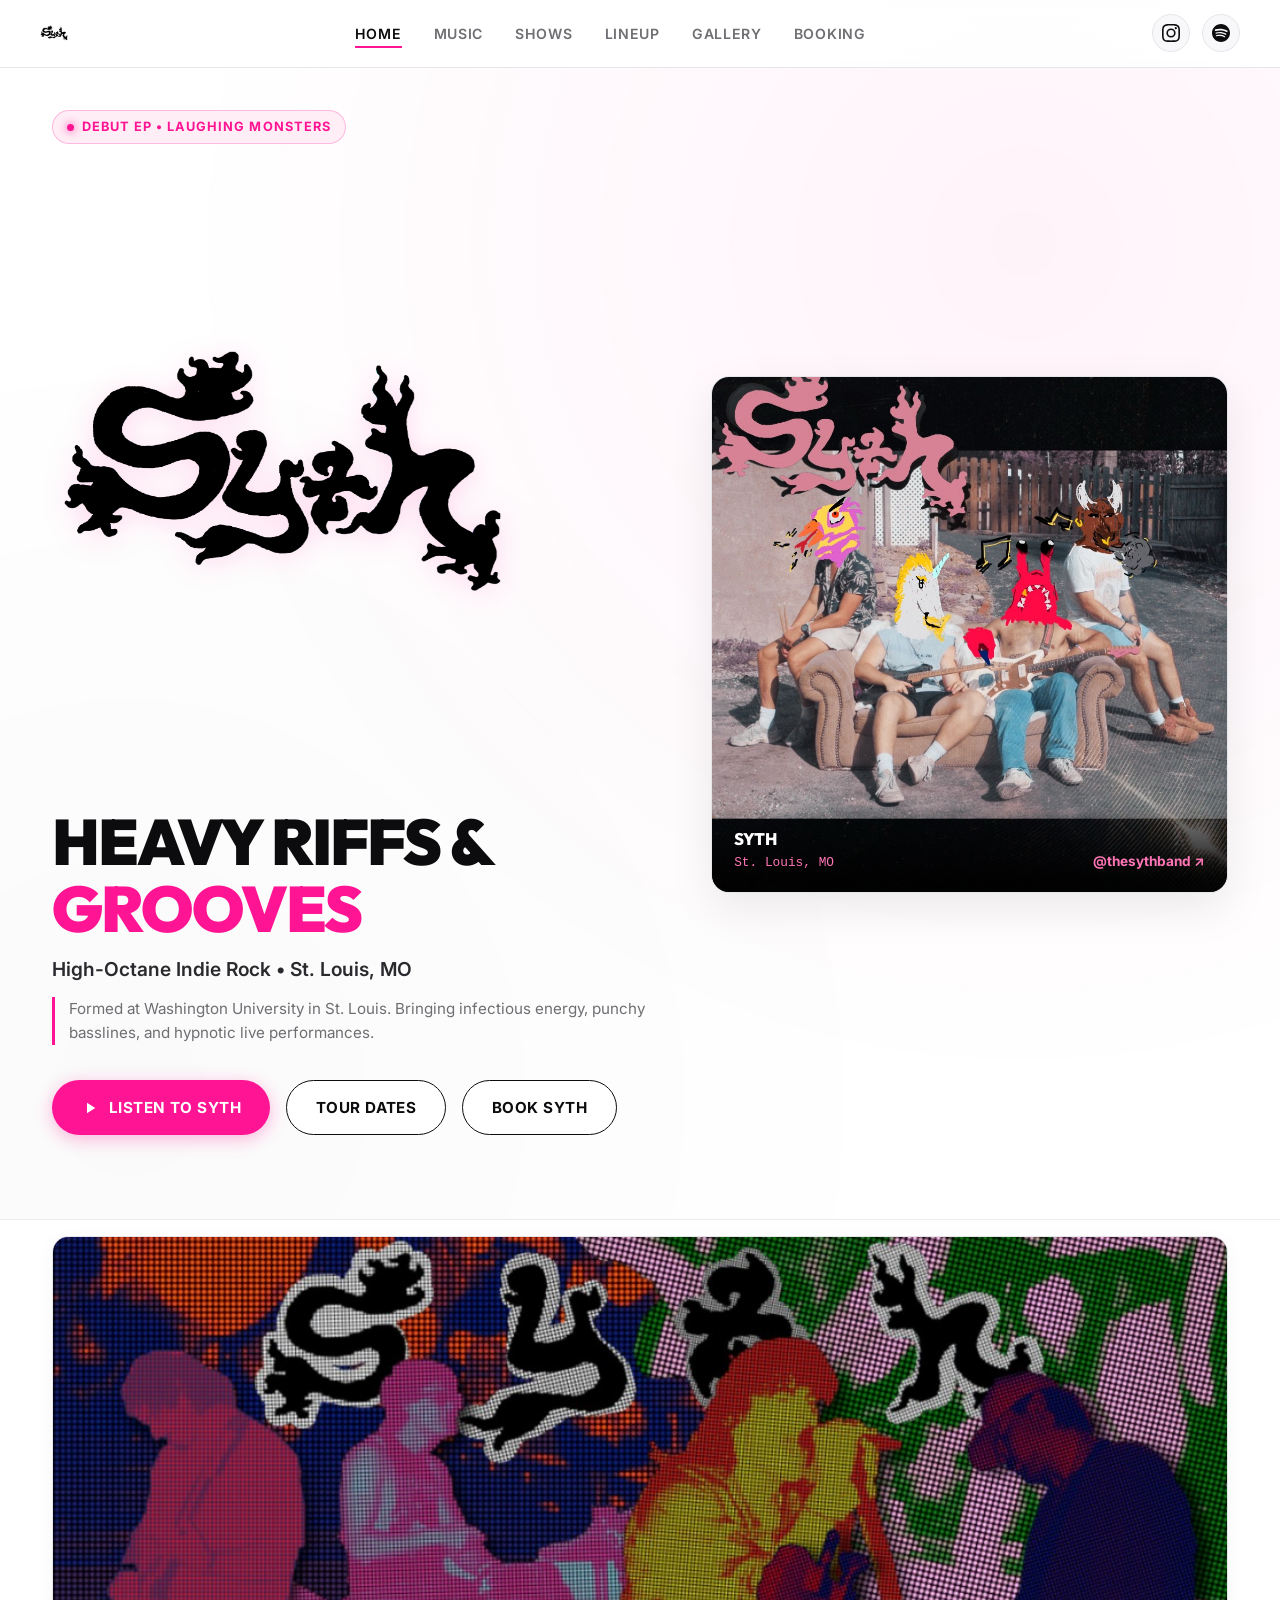
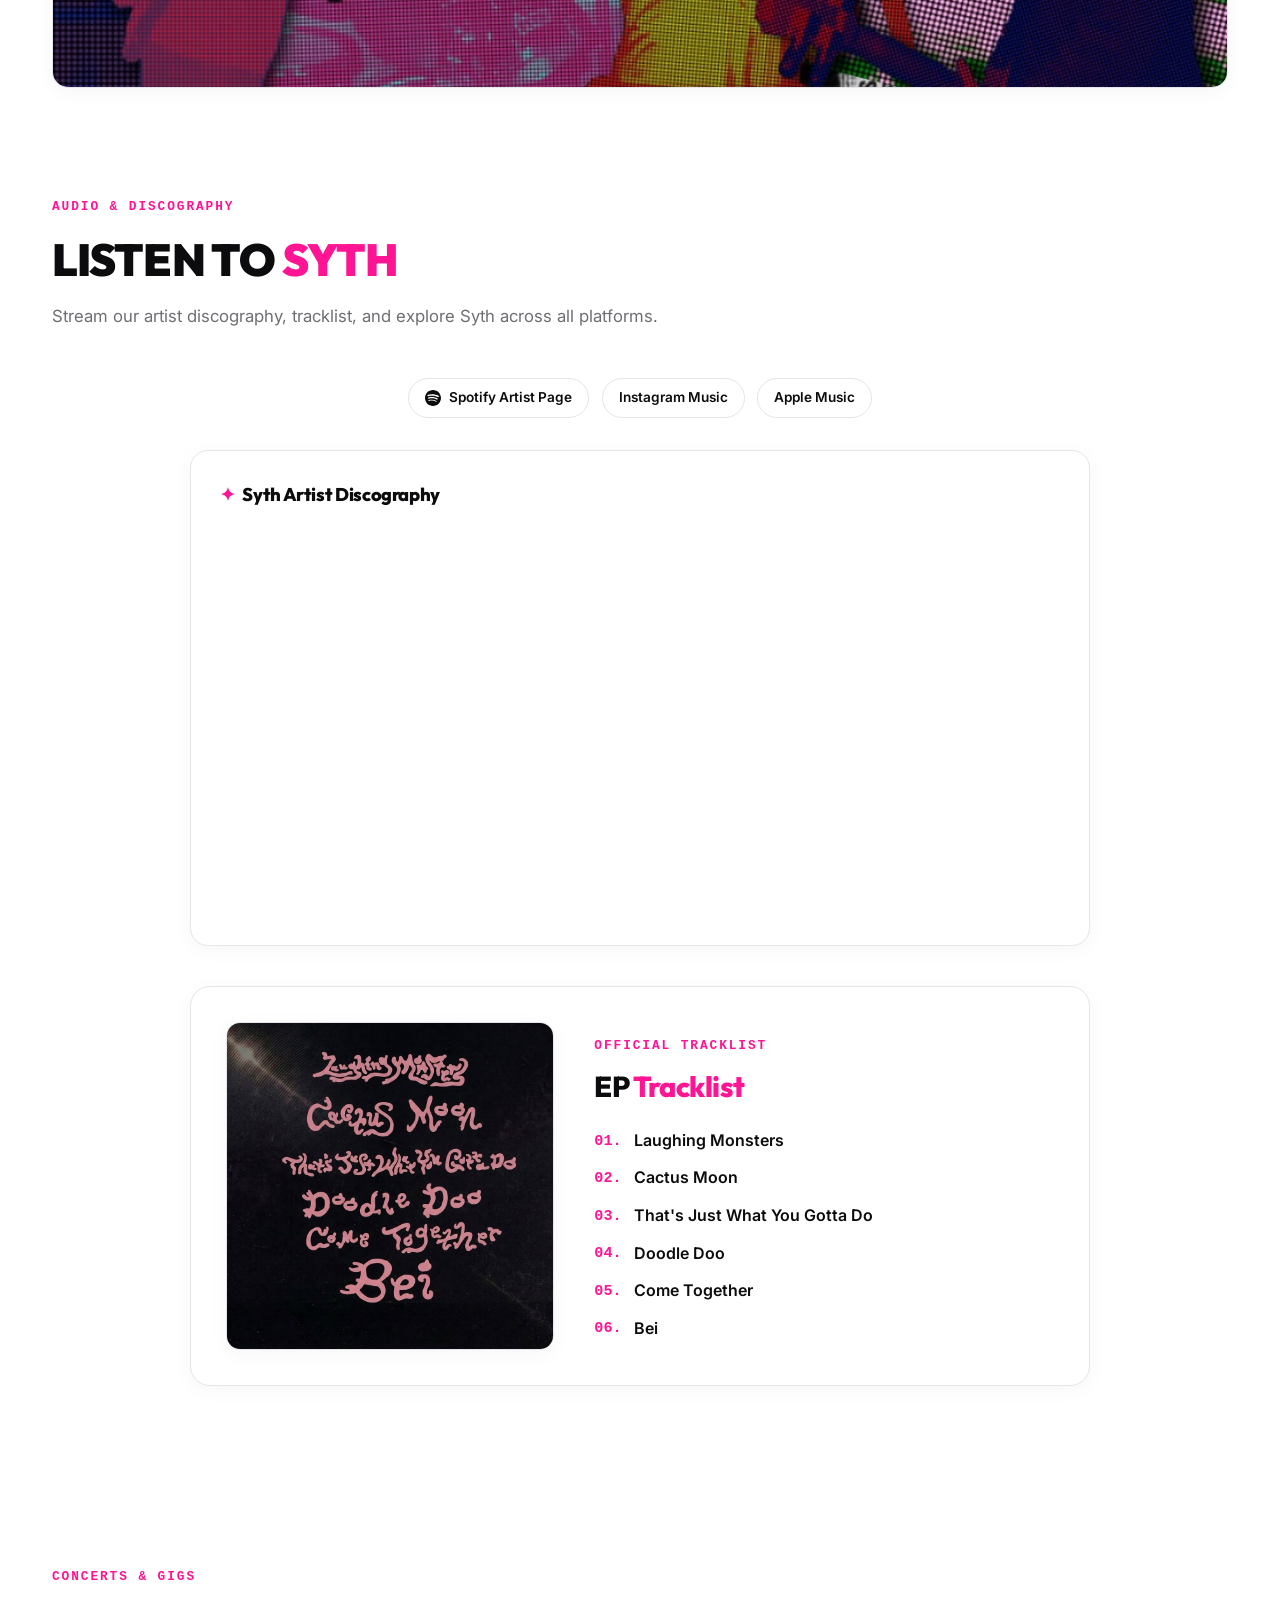
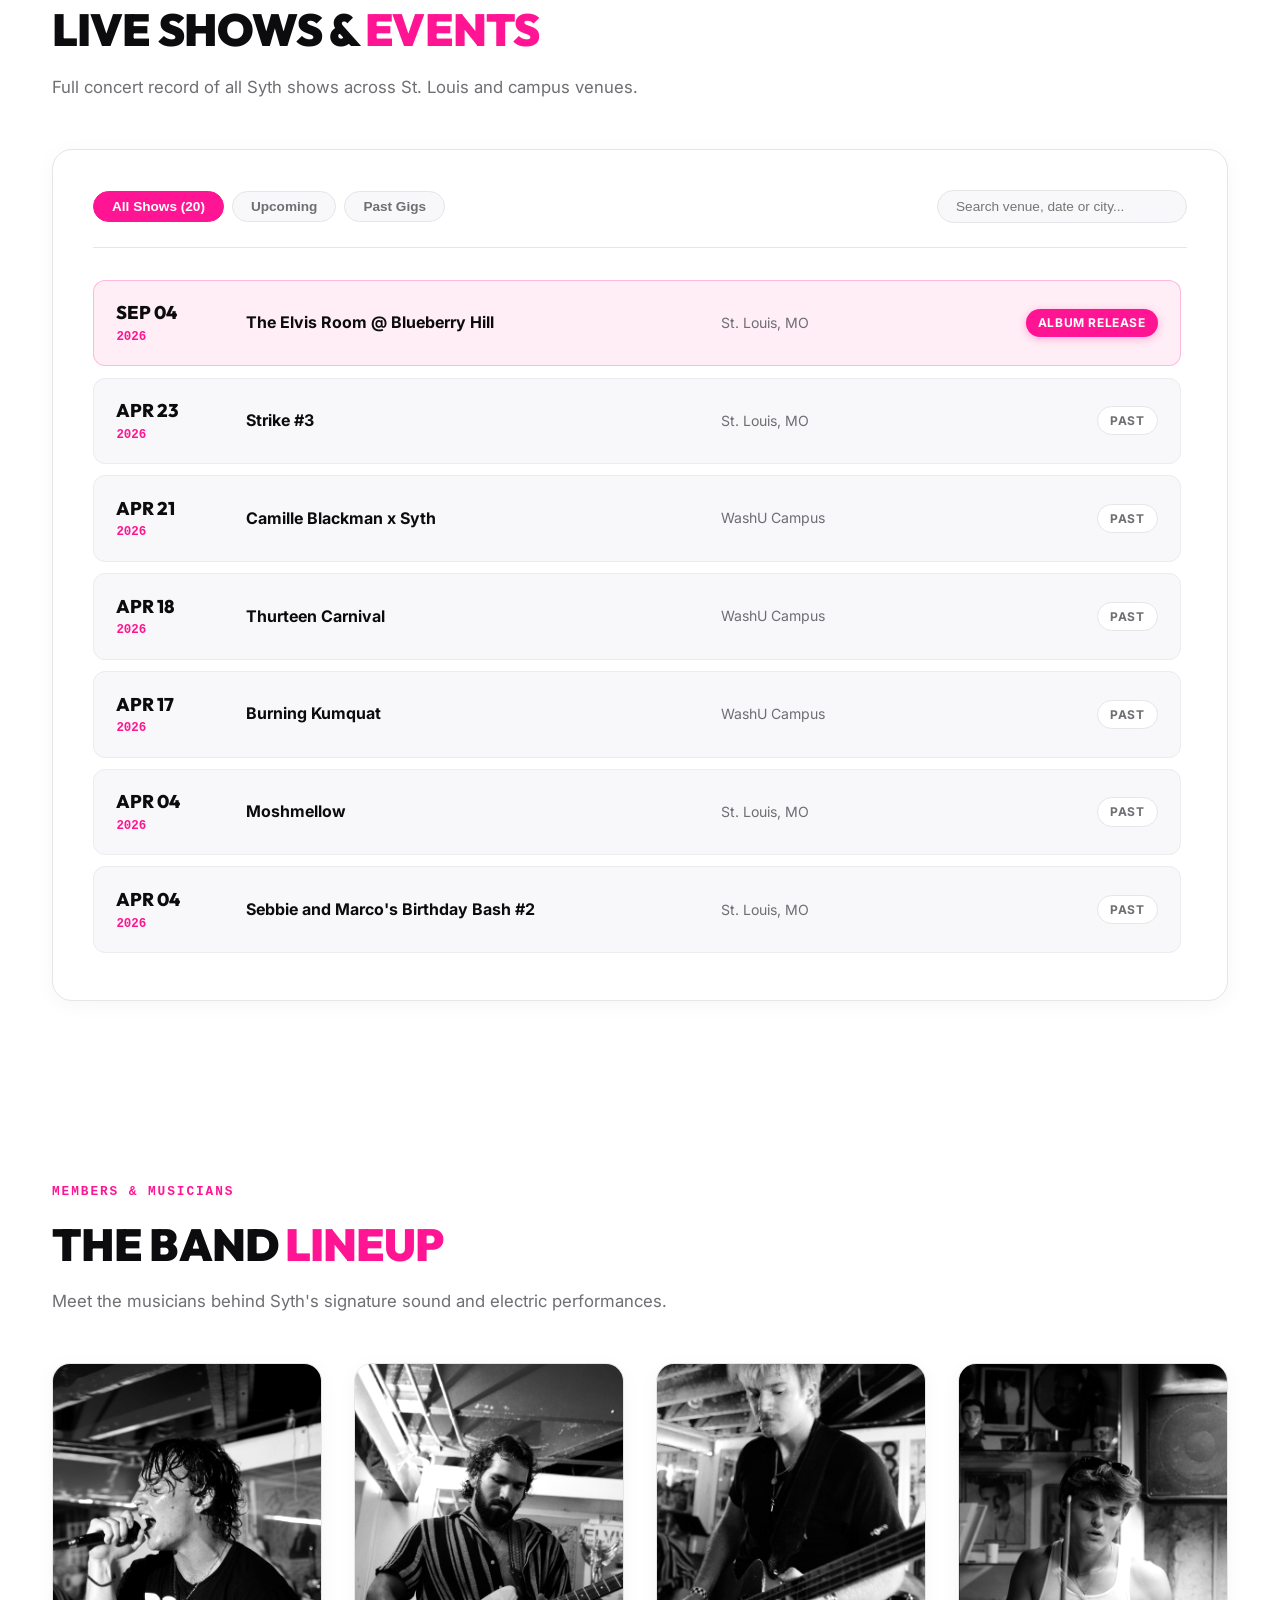
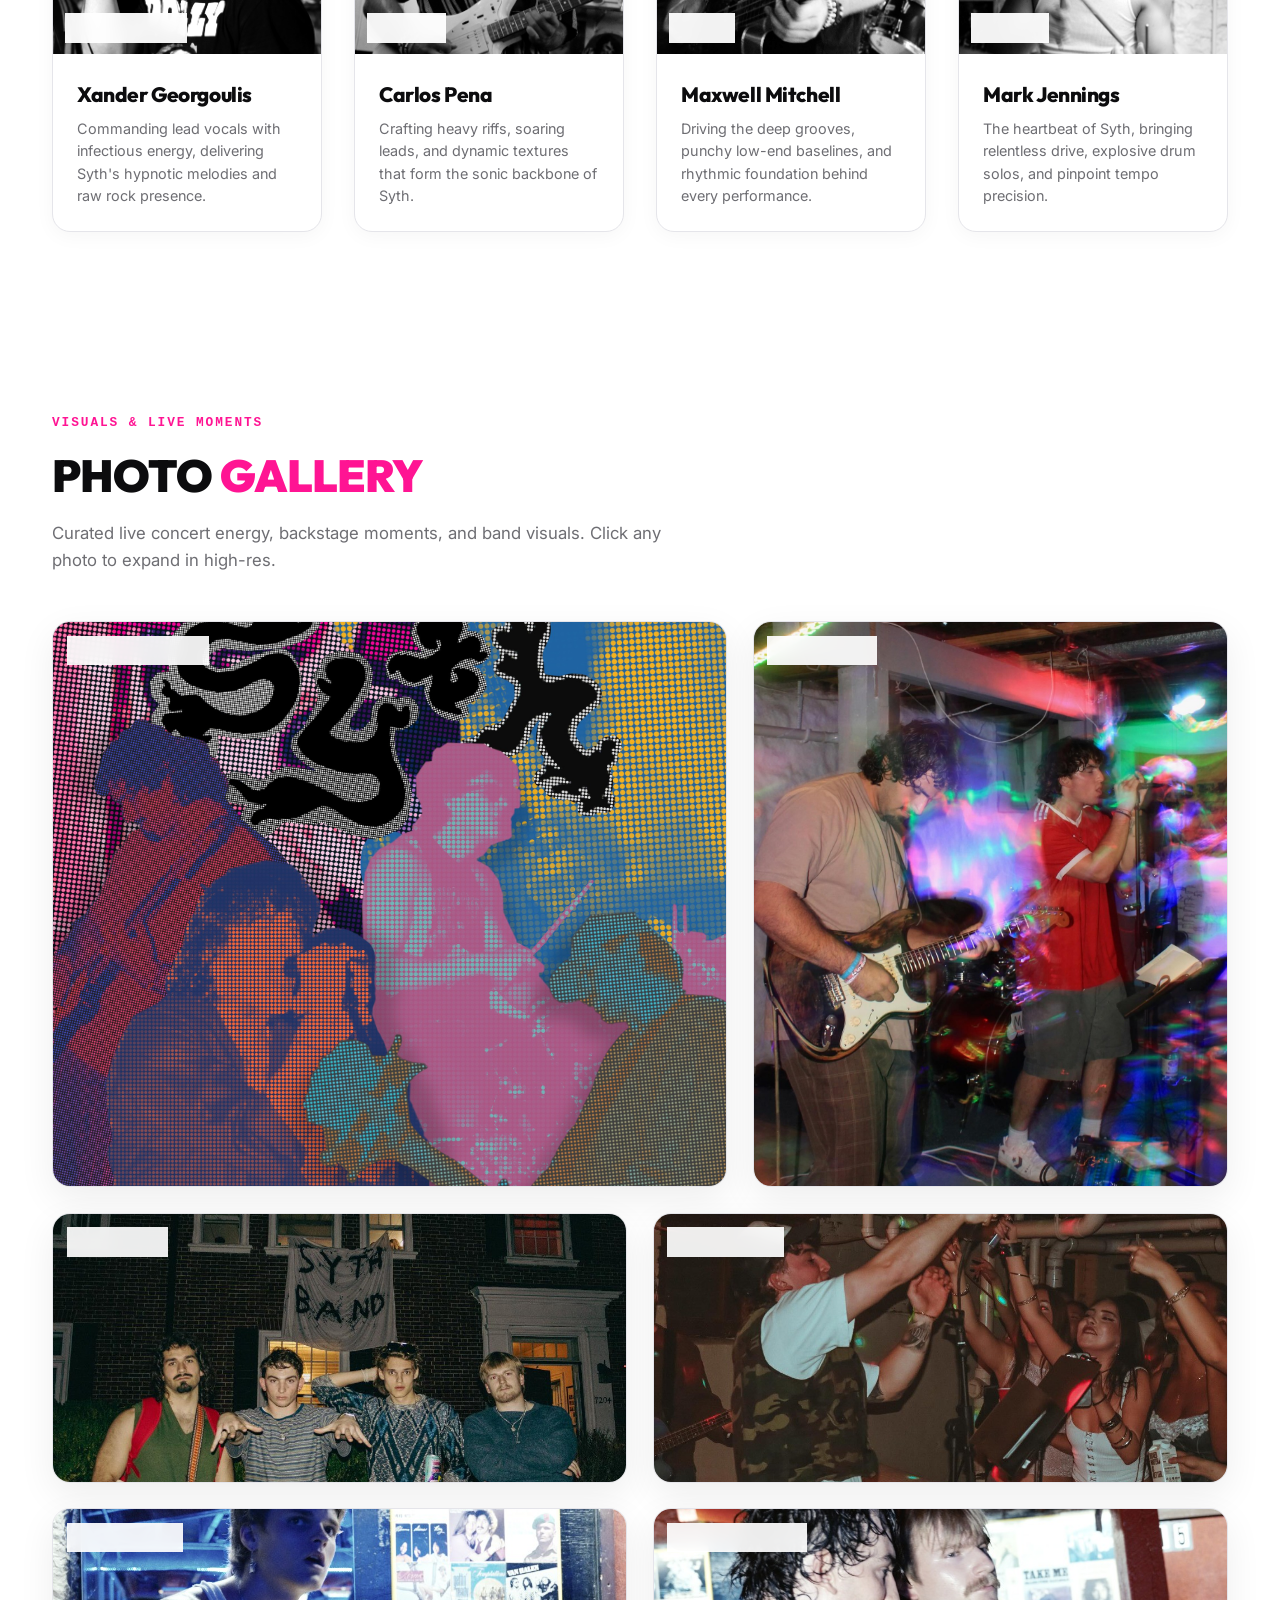
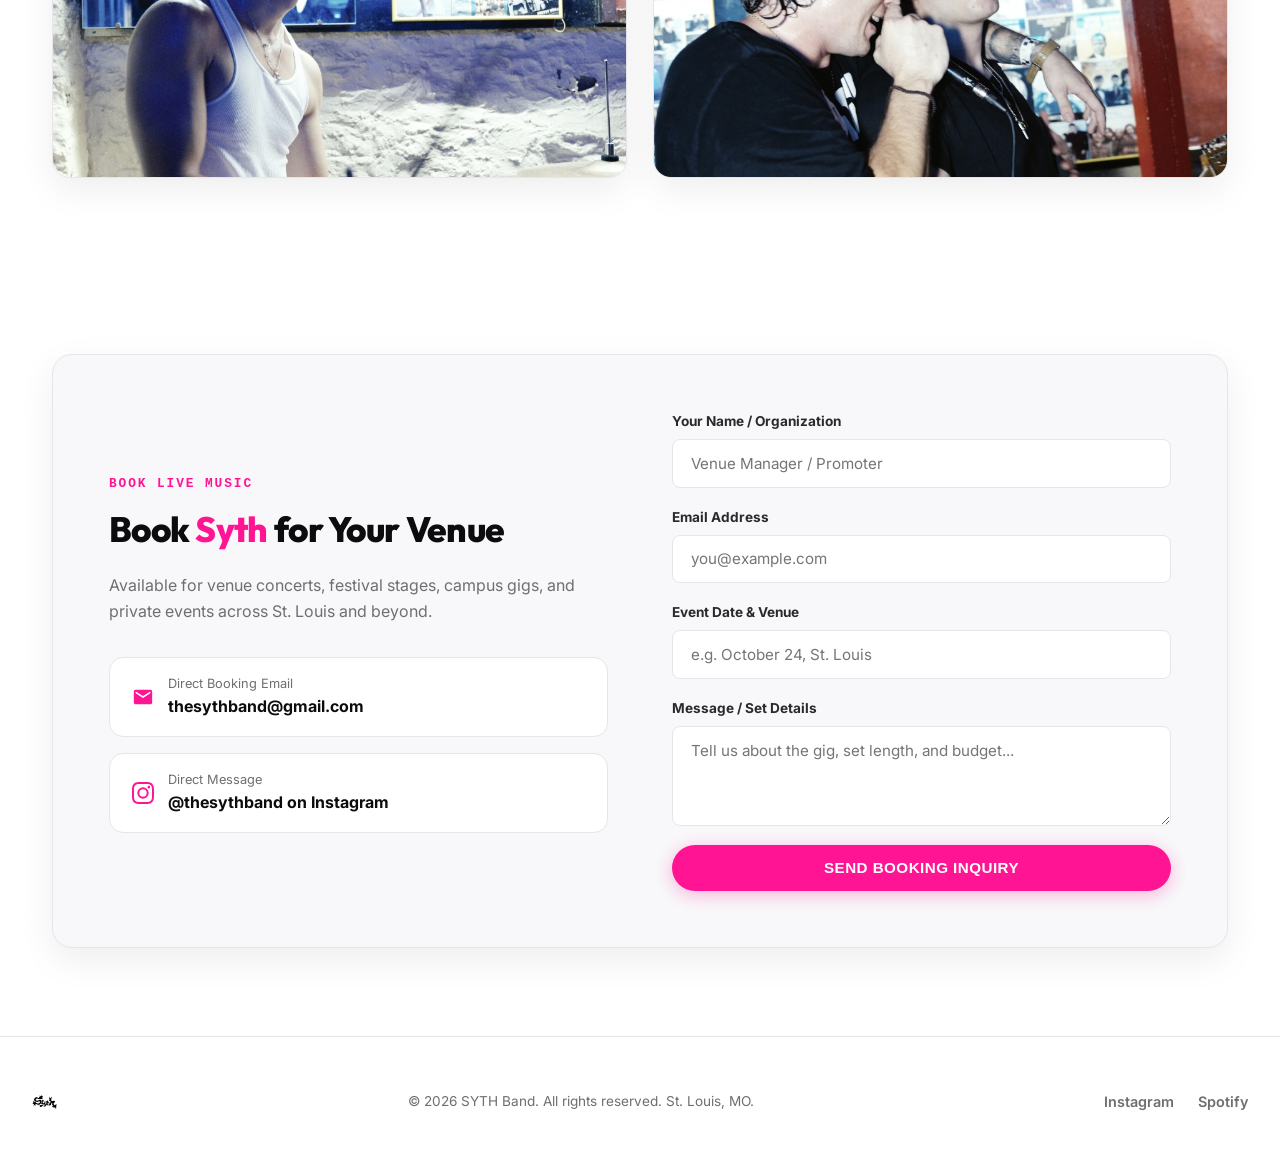
==== commit de8b481b: "Update Listen to Syth section: remove release section, move streaming tags and EP tracklist to music" ====
--- a/Syth1.html
+++ b/Syth1.html
@@ -28,7 +28,6 @@
 
         <ul class="nav-links" id="navLinks">
             <li><a href="#home" class="active">Home</a></li>
-            <li><a href="#release">Release</a></li>
             <li><a href="#music">Music</a></li>
             <li><a href="#shows">Shows</a></li>
             <li><a href="#lineup">Lineup</a></li>
@@ -57,7 +56,7 @@
             <div class="hero-text-side">
                 <div class="hero-badge">
                     <span class="pulse-dot"></span>
-                    Featured Single: Laughing Monsters
+                    Debut EP • Laughing Monsters
                 </div>
 
                 <!-- HANDWRITTEN LOGO BANNER (INTERACTIVE WITH LIGHTNING & FLOATING MUSICAL NOTES) -->
@@ -74,9 +73,9 @@
                 <p class="hero-tagline">Formed at Washington University in St. Louis. Bringing infectious energy, punchy basslines, and hypnotic live performances.</p>
                 
                 <div class="hero-actions">
-                    <a href="https://open.spotify.com/track/4hw96DBth2Yj653H2zSKX9?si=f58c2102350f4c40" target="_blank" class="btn-primary">
+                    <a href="#music" class="btn-primary">
                         <svg xmlns="http://www.w3.org/2000/svg" width="18" height="18" viewBox="0 0 24 24" fill="currentColor"><path d="M8 5v14l11-7z"/></svg>
-                        Stream Single
+                        Listen to Syth
                     </a>
                     <a href="#shows" class="btn-secondary">Tour Dates</a>
                     <a href="#contact" class="btn-secondary">Book Syth</a>
@@ -106,83 +105,48 @@
         </div>
     </div>
 
-    <!-- FEATURED RELEASE SECTION: LAUGHING MONSTERS & ALBUM PARTY -->
-    <section class="section-container" id="release">
-        <div class="section-header">
-            <span class="section-tag">Featured Single & Release Party</span>
-            <h2 class="section-title">Laughing <span>Monsters</span></h2>
-            <p class="section-subtitle">Listen to our featured single 'Laughing Monsters' and check out the official album tracklist and release party details.</p>
-        </div>
-
-        <div class="release-showcase">
-            <div class="album-poster-wrap">
-                <img src="assets/syth_album_poster.jpg" alt="Syth Album Release Party Poster - Blueberry Hill">
-            </div>
-
-            <div class="release-details">
-                <span class="release-badge">Featured Single & EP</span>
-                <h3 class="release-title">Laughing Monsters</h3>
-                <p class="release-desc">
-                    Stream our latest single "Laughing Monsters" on Spotify and join us live in The Elvis Room at Blueberry Hill for the official Album Release Party.
-                </p>
-
-                <!-- Spotify Embed for Laughing Monsters (Track ID: 4hw96DBth2Yj653H2zSKX9) -->
-                <div class="spotify-embed-card">
-                    <iframe style="border-radius:12px" src="https://open.spotify.com/embed/track/4hw96DBth2Yj653H2zSKX9?utm_source=generator&theme=0" width="100%" height="152" frameBorder="0" allowfullscreen="" allow="autoplay; clipboard-write; encrypted-media; fullscreen; picture-in-picture" loading="lazy"></iframe>
-                </div>
-
-                <div class="streaming-pills">
-                    <a href="https://open.spotify.com/track/4hw96DBth2Yj653H2zSKX9?si=f58c2102350f4c40" target="_blank" class="stream-pill">
-                        <svg viewBox="0 0 24 24"><path d="M12 0C5.376 0 0 5.376 0 12s5.376 12 12 12 12-5.376 12-12S18.624 0 12 0zm5.521 17.34c-.24.359-.66.48-1.021.24-2.82-1.74-6.36-2.101-10.561-1.141-.418.122-.779-.179-.899-.539-.12-.421.18-.78.54-.9 4.56-1.021 8.52-.6 11.64 1.32.42.18.479.659.301 1.02zm1.44-3.3c-.301.42-.841.6-1.262.3-3.239-1.98-8.159-2.58-11.939-1.38-.479.12-1.02-.12-1.14-.6-.12-.48.12-1.021.6-1.141 4.38-1.38 9.841-.719 13.561 1.56.42.24.54.84.18 1.261zm.123-3.42c-3.882-2.34-10.282-2.55-14.002-1.41-.6.18-1.24-.18-1.42-.78-.18-.6.18-1.24.78-1.42 4.26-1.29 11.34-1.05 15.84 1.62.54.3.72 1.02.42 1.56-.3.54-1.02.72-1.618.43z"/></svg>
-                        Spotify Artist Page
-                    </a>
-                    <a href="https://instagram.com/thesythband" target="_blank" class="stream-pill">Instagram Music</a>
-                    <a href="https://music.apple.com" target="_blank" class="stream-pill">Apple Music</a>
-                </div>
-            </div>
-        </div>
-
-        <!-- TRACKLIST HIGHLIGHT CARD -->
-        <div style="display: grid; grid-template-columns: 1fr 1.5fr; gap: 2rem; background: var(--bg-white); border: 1px solid var(--border-light); border-radius: 18px; padding: 2rem; align-items: center; box-shadow: var(--shadow-subtle);">
-            <div style="border-radius: 12px; overflow: hidden; border: 1px solid var(--border-light); max-width: 360px;">
-                <img src="assets/syth_tracklist.jpg" alt="Syth EP Tracklist Artwork" style="width: 100%; height: auto;">
-            </div>
-            <div>
-                <span class="section-tag">Official Tracklist</span>
-                <h3 style="font-size: 1.8rem; margin-bottom: 1rem;">EP <span>Tracklist</span></h3>
-                <ol style="margin-left: 1.2rem; display: flex; flex-direction: column; gap: 0.6rem; font-weight: 600; color: var(--text-black);">
-                    <li><span style="color:var(--pink-primary); font-family:var(--font-mono);">01.</span> Laughing Monsters</li>
-                    <li><span style="color:var(--pink-primary); font-family:var(--font-mono);">02.</span> Cactus Moon</li>
-                    <li><span style="color:var(--pink-primary); font-family:var(--font-mono);">03.</span> That's Just What You Gotta Do</li>
-                    <li><span style="color:var(--pink-primary); font-family:var(--font-mono);">04.</span> Doodle Doo</li>
-                    <li><span style="color:var(--pink-primary); font-family:var(--font-mono);">05.</span> Come Together</li>
-                    <li><span style="color:var(--pink-primary); font-family:var(--font-mono);">06.</span> Bei</li>
-                </ol>
-            </div>
-        </div>
-    </section>
-
     <!-- MUSIC & ARTIST PLAYLIST SECTION -->
     <section class="section-container" id="music">
         <div class="section-header">
             <span class="section-tag">Audio & Discography</span>
             <h2 class="section-title">Listen to <span>Syth</span></h2>
-            <p class="section-subtitle">Stream our featured tracks, full artist discography, and live jam recordings on Spotify.</p>
-        </div>
-
-        <div class="music-grid">
-            <div class="music-card">
-                <div class="music-card-header">
-                    <h3 class="music-card-title"><span>✦</span> Laughing Monsters (Single)</h3>
-                </div>
-                <iframe style="border-radius:12px" src="https://open.spotify.com/embed/track/4hw96DBth2Yj653H2zSKX9?utm_source=generator&theme=0" width="100%" height="352" frameBorder="0" allowfullscreen="" allow="autoplay; clipboard-write; encrypted-media; fullscreen; picture-in-picture" loading="lazy"></iframe>
-            </div>
-
-            <div class="music-card">
-                <div class="music-card-header">
-                    <h3 class="music-card-title"><span>✦</span> Syth Artist Discography</h3>
-                </div>
-                <iframe style="border-radius:12px;" src="https://open.spotify.com/embed/artist/0p44aoEYj3qalNO6jrQFuD?utm_source=generator&theme=0" width="100%" height="352" frameborder="0" allowfullscreen="" allow="autoplay; clipboard-write; encrypted-media; fullscreen; picture-in-picture" loading="lazy"></iframe>
+            <p class="section-subtitle">Stream our artist discography, tracklist, and explore Syth across all platforms.</p>
+        </div>
+
+        <div class="music-streaming-bar">
+            <div class="streaming-pills">
+                <a href="https://open.spotify.com/artist/0p44aoEYj3qalNO6jrQFuD" target="_blank" class="stream-pill">
+                    <svg viewBox="0 0 24 24"><path d="M12 0C5.376 0 0 5.376 0 12s5.376 12 12 12 12-5.376 12-12S18.624 0 12 0zm5.521 17.34c-.24.359-.66.48-1.021.24-2.82-1.74-6.36-2.101-10.561-1.141-.418.122-.779-.179-.899-.539-.12-.421.18-.78.54-.9 4.56-1.021 8.52-.6 11.64 1.32.42.18.479.659.301 1.02zm1.44-3.3c-.301.42-.841.6-1.262.3-3.239-1.98-8.159-2.58-11.939-1.38-.479.12-1.02-.12-1.14-.6-.12-.48.12-1.021.6-1.141 4.38-1.38 9.841-.719 13.561 1.56.42.24.54.84.18 1.261zm.123-3.42c-3.882-2.34-10.282-2.55-14.002-1.41-.6.18-1.24-.18-1.42-.78-.18-.6.18-1.24.78-1.42 4.26-1.29 11.34-1.05 15.84 1.62.54.3.72 1.02.42 1.56-.3.54-1.02.72-1.618.43z"/></svg>
+                    Spotify Artist Page
+                </a>
+                <a href="https://instagram.com/thesythband" target="_blank" class="stream-pill">Instagram Music</a>
+                <a href="https://music.apple.com" target="_blank" class="stream-pill">Apple Music</a>
+            </div>
+        </div>
+
+        <div class="music-card music-card-featured">
+            <div class="music-card-header">
+                <h3 class="music-card-title"><span>✦</span> Syth Artist Discography</h3>
+            </div>
+            <iframe style="border-radius:12px;" src="https://open.spotify.com/embed/artist/0p44aoEYj3qalNO6jrQFuD?utm_source=generator&theme=0" width="100%" height="380" frameborder="0" allowfullscreen="" allow="autoplay; clipboard-write; encrypted-media; fullscreen; picture-in-picture" loading="lazy"></iframe>
+        </div>
+
+        <!-- EP TRACKLIST CARD -->
+        <div class="ep-tracklist-card">
+            <div class="ep-tracklist-img-wrap">
+                <img src="assets/syth_tracklist.jpg" alt="Syth EP Tracklist Artwork">
+            </div>
+            <div class="ep-tracklist-content">
+                <span class="section-tag">Official Tracklist</span>
+                <h3>EP <span>Tracklist</span></h3>
+                <ol class="ep-tracklist-ol">
+                    <li><span class="track-num">01.</span> Laughing Monsters</li>
+                    <li><span class="track-num">02.</span> Cactus Moon</li>
+                    <li><span class="track-num">03.</span> That's Just What You Gotta Do</li>
+                    <li><span class="track-num">04.</span> Doodle Doo</li>
+                    <li><span class="track-num">05.</span> Come Together</li>
+                    <li><span class="track-num">06.</span> Bei</li>
+                </ol>
             </div>
         </div>
     </section>
--- a/style.css
+++ b/style.css
@@ -683,6 +683,16 @@
    MUSIC & DISCOGRAPHY SECTION
    ========================================================================== */
 
+.music-streaming-bar {
+    display: flex;
+    justify-content: center;
+    margin-bottom: 2rem;
+}
+
+.music-streaming-bar .streaming-pills {
+    justify-content: center;
+}
+
 .music-grid {
     display: grid;
     grid-template-columns: repeat(auto-fit, minmax(320px, 1fr));
@@ -698,6 +708,12 @@
     transition: var(--transition-smooth);
 }
 
+.music-card-featured {
+    max-width: 900px;
+    margin: 0 auto;
+    width: 100%;
+}
+
 .music-card:hover {
     border-color: var(--pink-primary);
     box-shadow: 0 12px 30px rgba(255, 20, 147, 0.12);
@@ -721,6 +737,84 @@
 
 .music-card-title span {
     color: var(--pink-primary);
+}
+
+/* EP TRACKLIST CARD */
+.ep-tracklist-card {
+    display: grid;
+    grid-template-columns: 1fr 1.4fr;
+    gap: 2.5rem;
+    background: var(--bg-white);
+    border: 1px solid var(--border-light);
+    border-radius: 20px;
+    padding: 2.2rem;
+    align-items: center;
+    box-shadow: var(--shadow-subtle);
+    max-width: 900px;
+    margin: 2.5rem auto 0;
+    transition: var(--transition-smooth);
+}
+
+.ep-tracklist-card:hover {
+    border-color: var(--pink-primary);
+    box-shadow: 0 12px 30px rgba(255, 20, 147, 0.1);
+    transform: translateY(-2px);
+}
+
+.ep-tracklist-img-wrap {
+    border-radius: 14px;
+    overflow: hidden;
+    border: 1px solid var(--border-light);
+    box-shadow: var(--shadow-subtle);
+}
+
+.ep-tracklist-img-wrap img {
+    width: 100%;
+    height: auto;
+    display: block;
+}
+
+.ep-tracklist-content h3 {
+    font-size: 1.8rem;
+    font-weight: 800;
+    margin-bottom: 1.2rem;
+}
+
+.ep-tracklist-content h3 span {
+    color: var(--pink-primary);
+}
+
+.ep-tracklist-ol {
+    margin-left: 0;
+    padding-left: 0;
+    list-style: none;
+    display: flex;
+    flex-direction: column;
+    gap: 0.75rem;
+}
+
+.ep-tracklist-ol li {
+    display: flex;
+    align-items: center;
+    gap: 12px;
+    font-weight: 600;
+    font-size: 1rem;
+    color: var(--text-black);
+}
+
+.ep-tracklist-ol .track-num {
+    color: var(--pink-primary);
+    font-family: var(--font-mono);
+    font-size: 0.95rem;
+    font-weight: 700;
+}
+
+@media (max-width: 768px) {
+    .ep-tracklist-card {
+        grid-template-columns: 1fr;
+        gap: 1.5rem;
+        padding: 1.5rem;
+    }
 }
 
 /* ==========================================================================
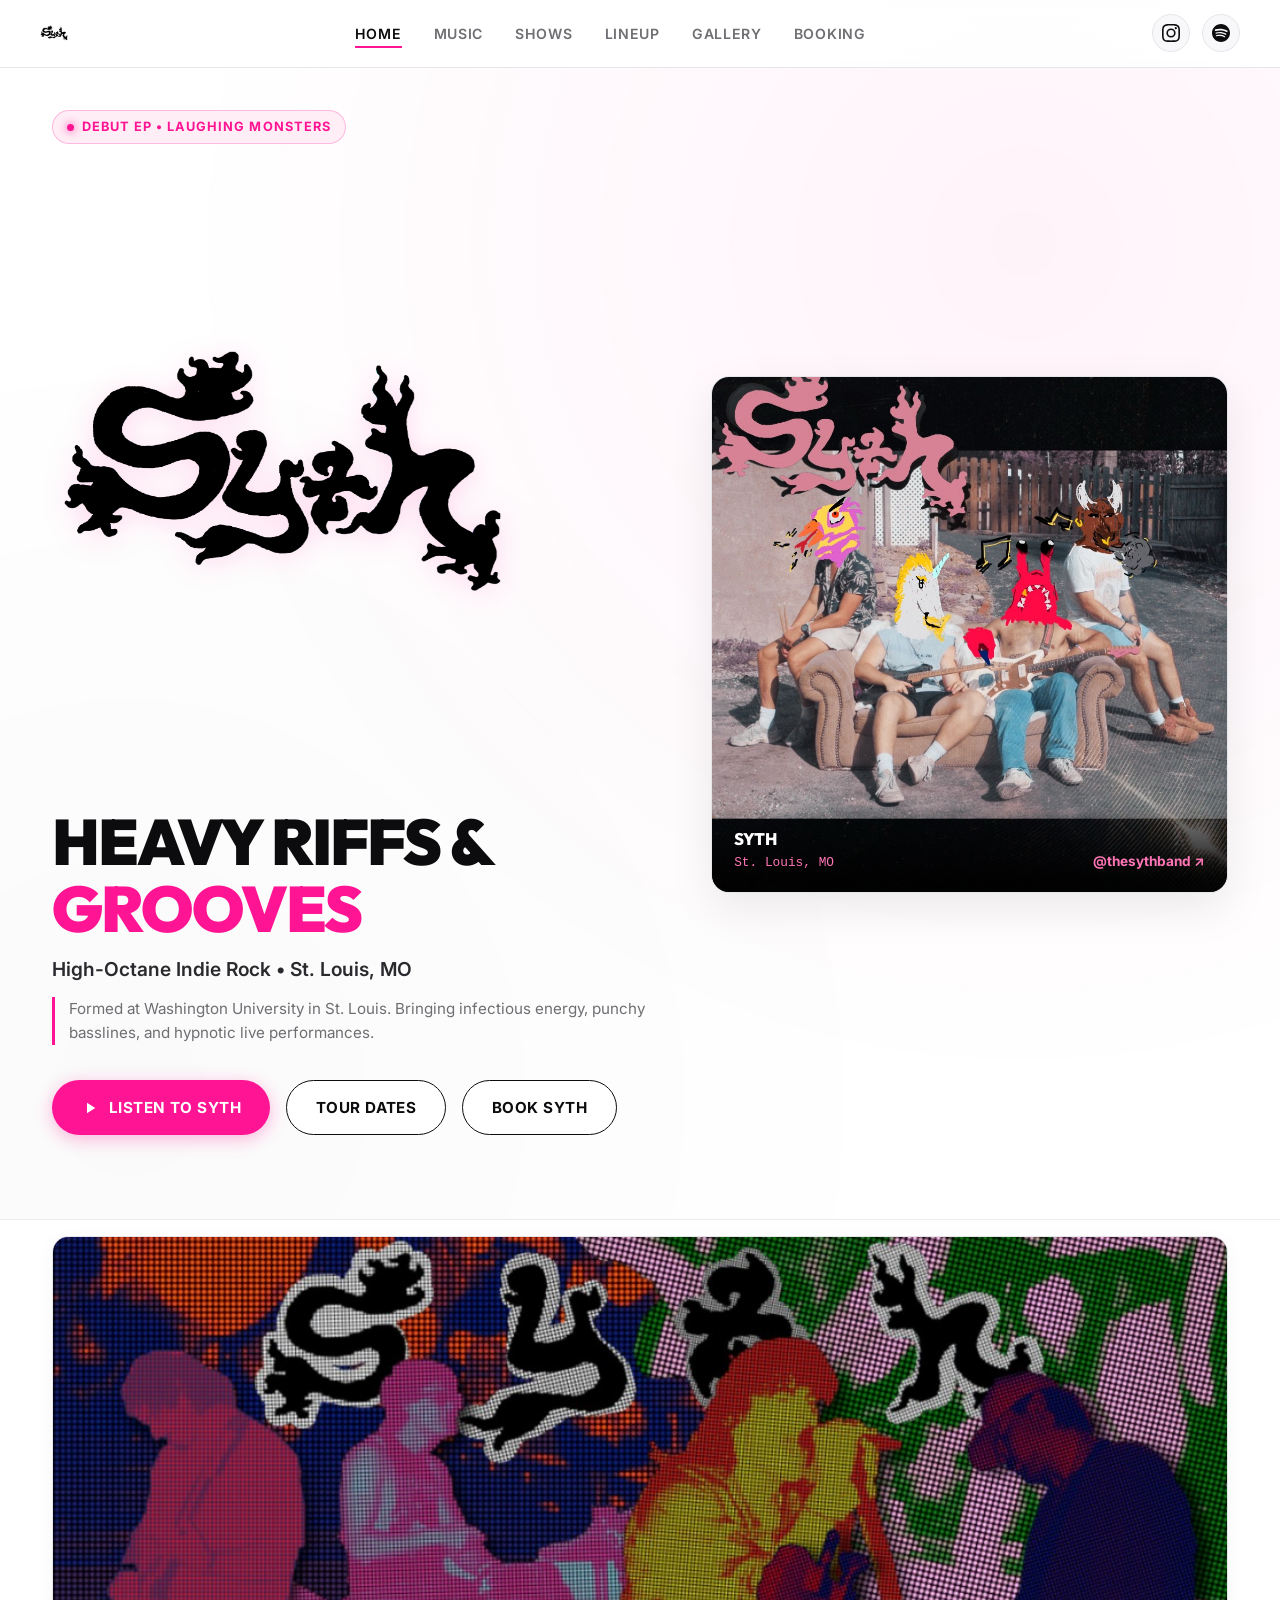
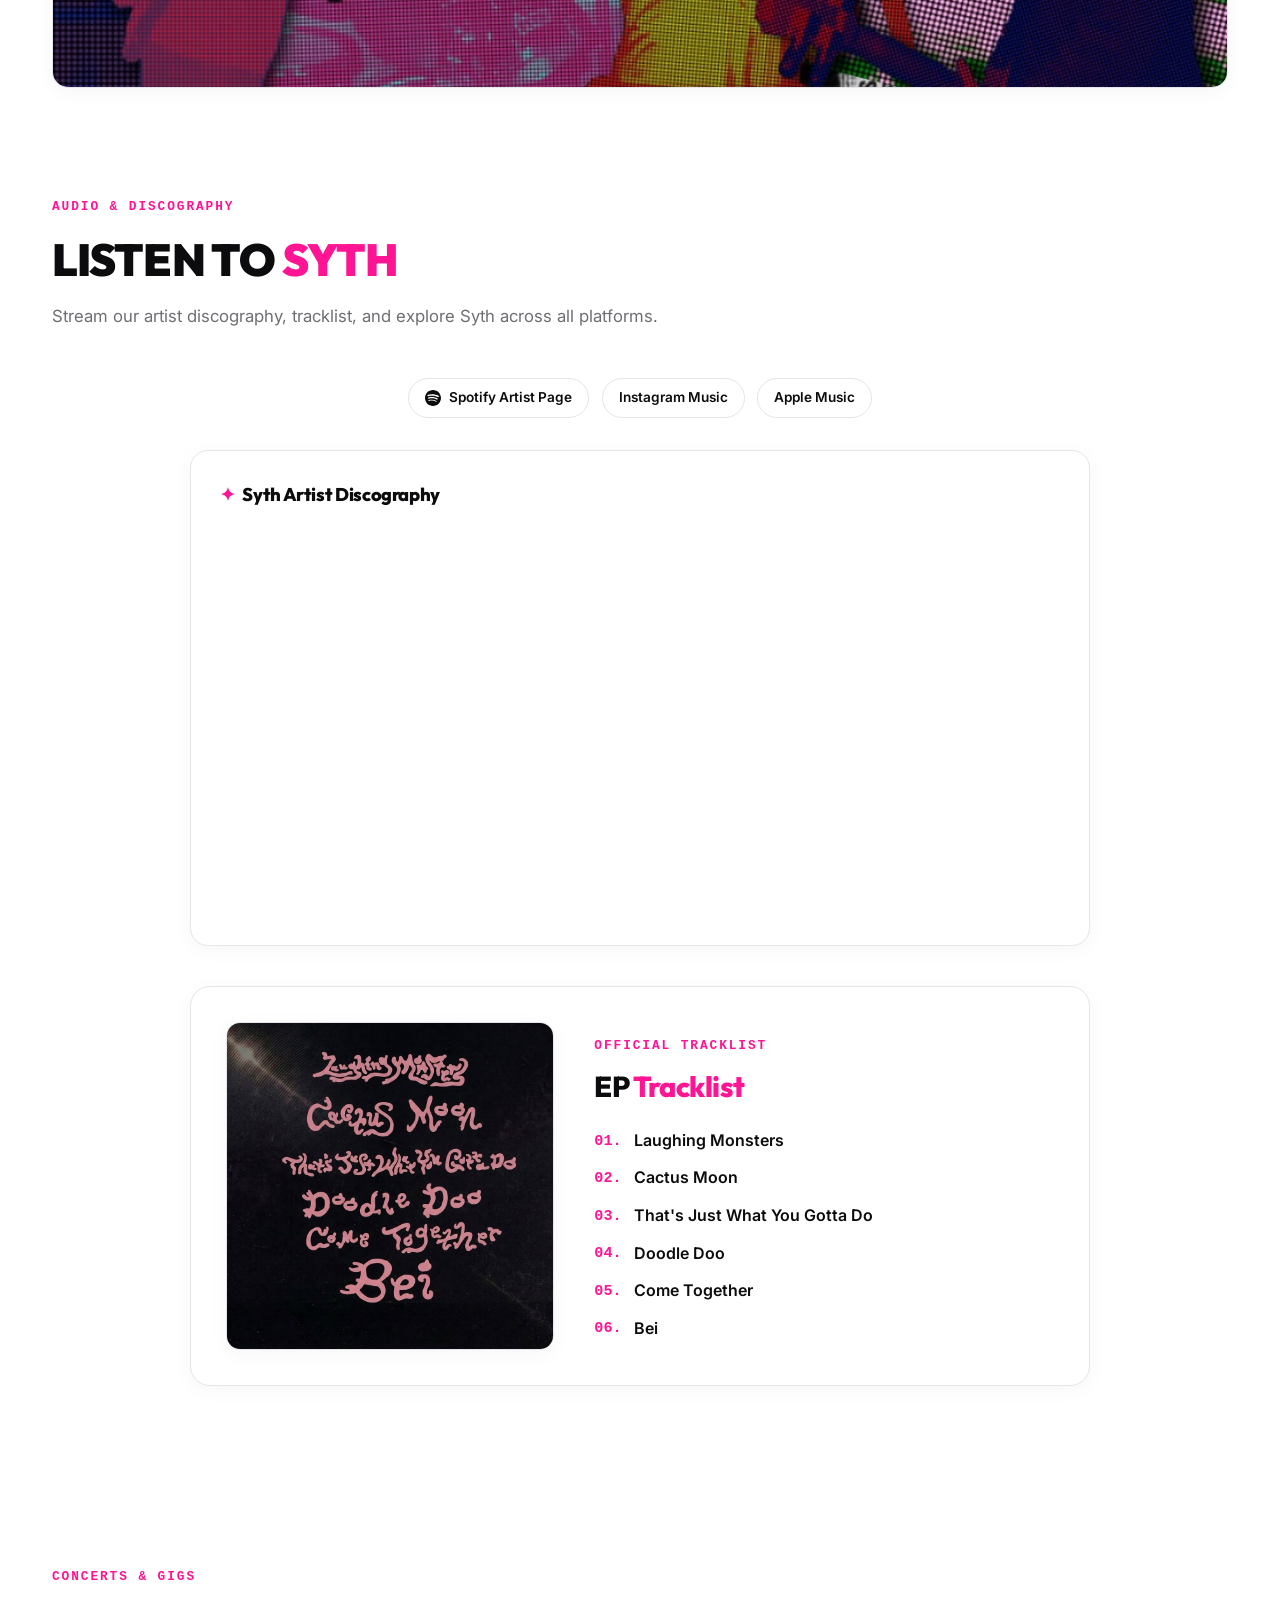
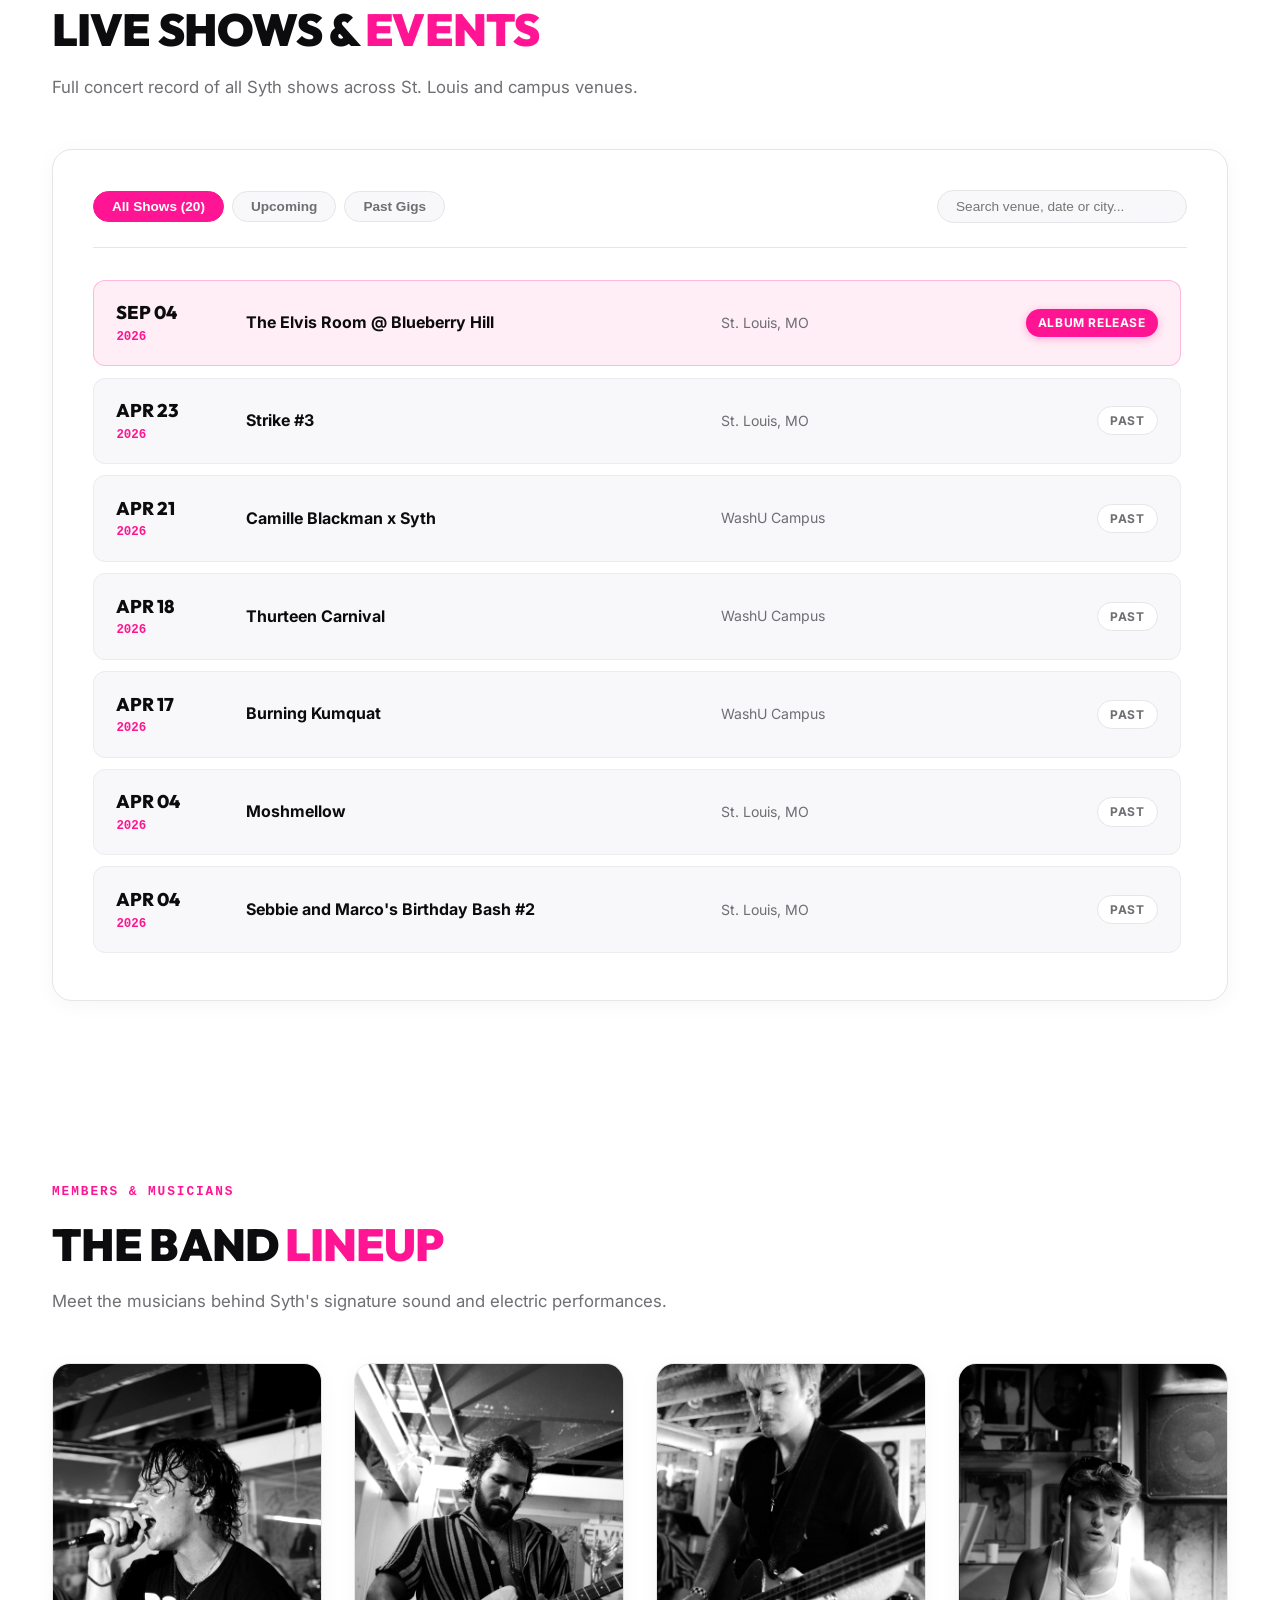
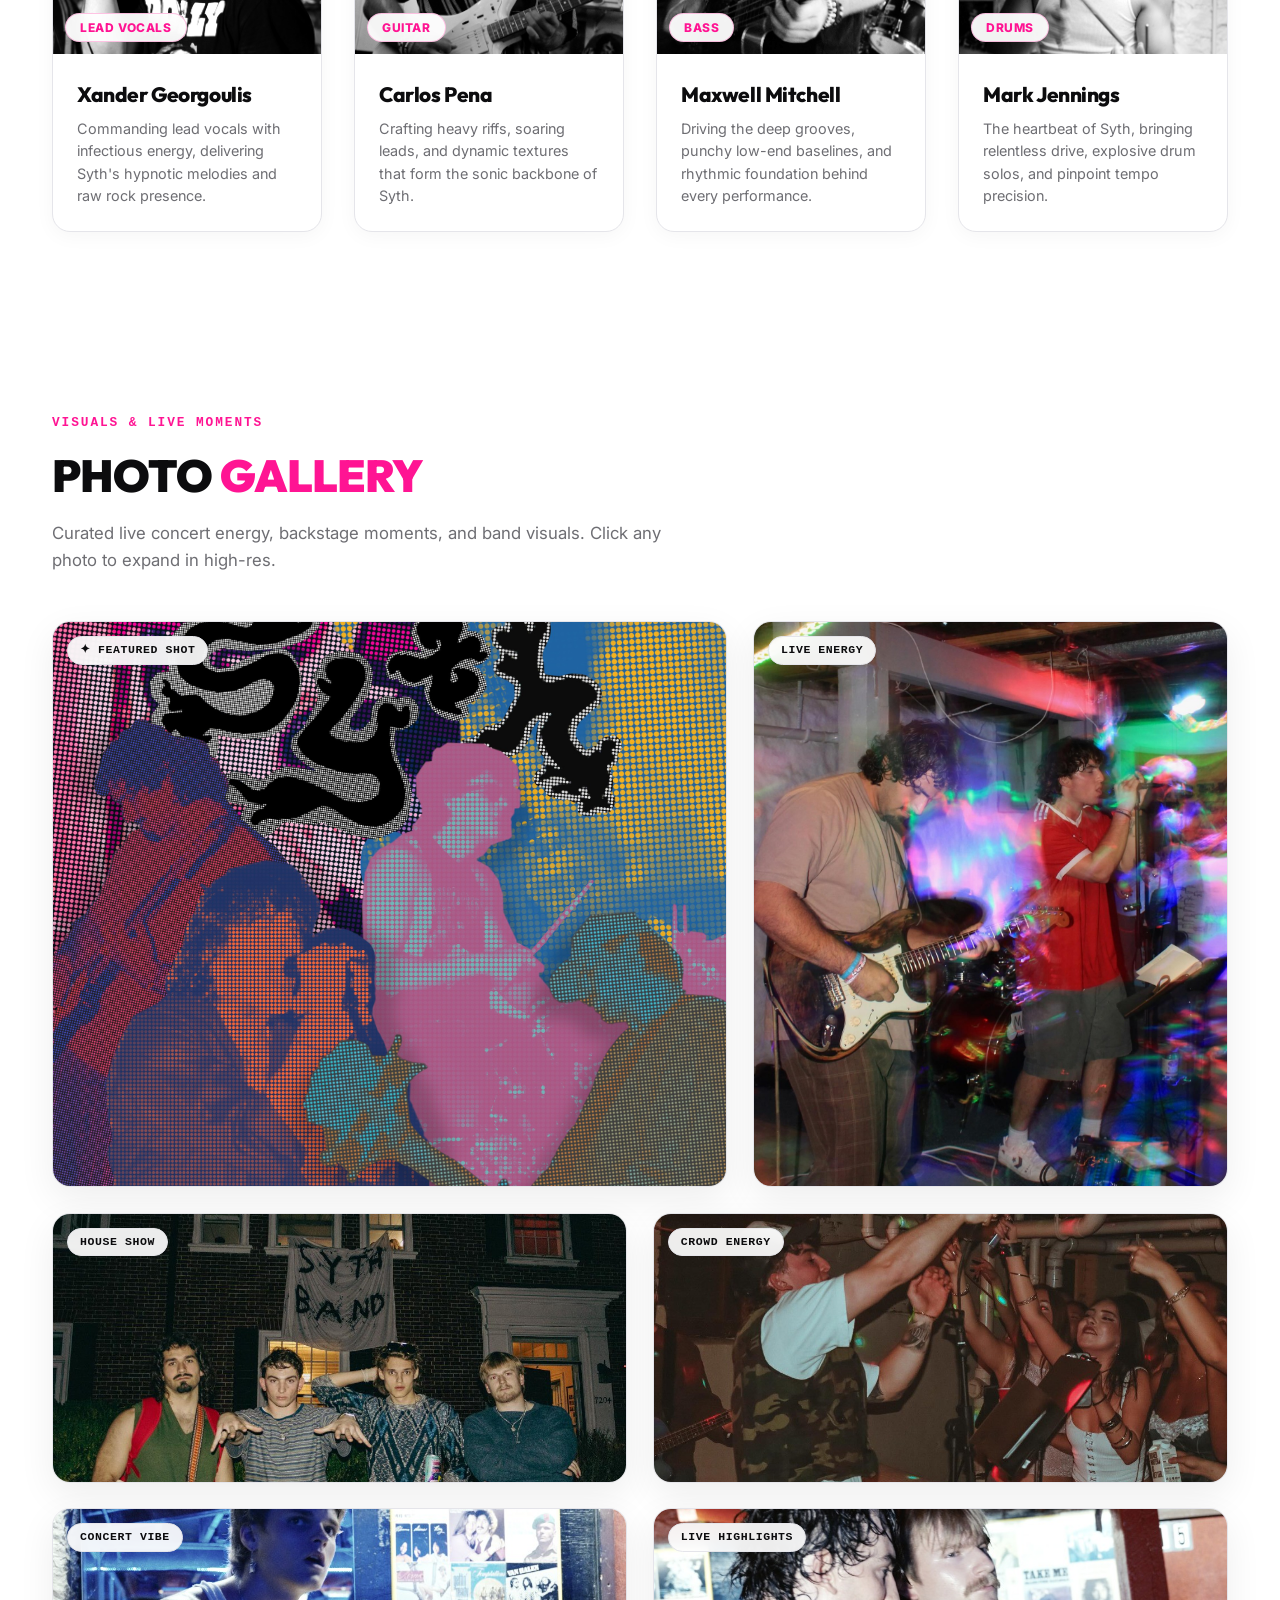
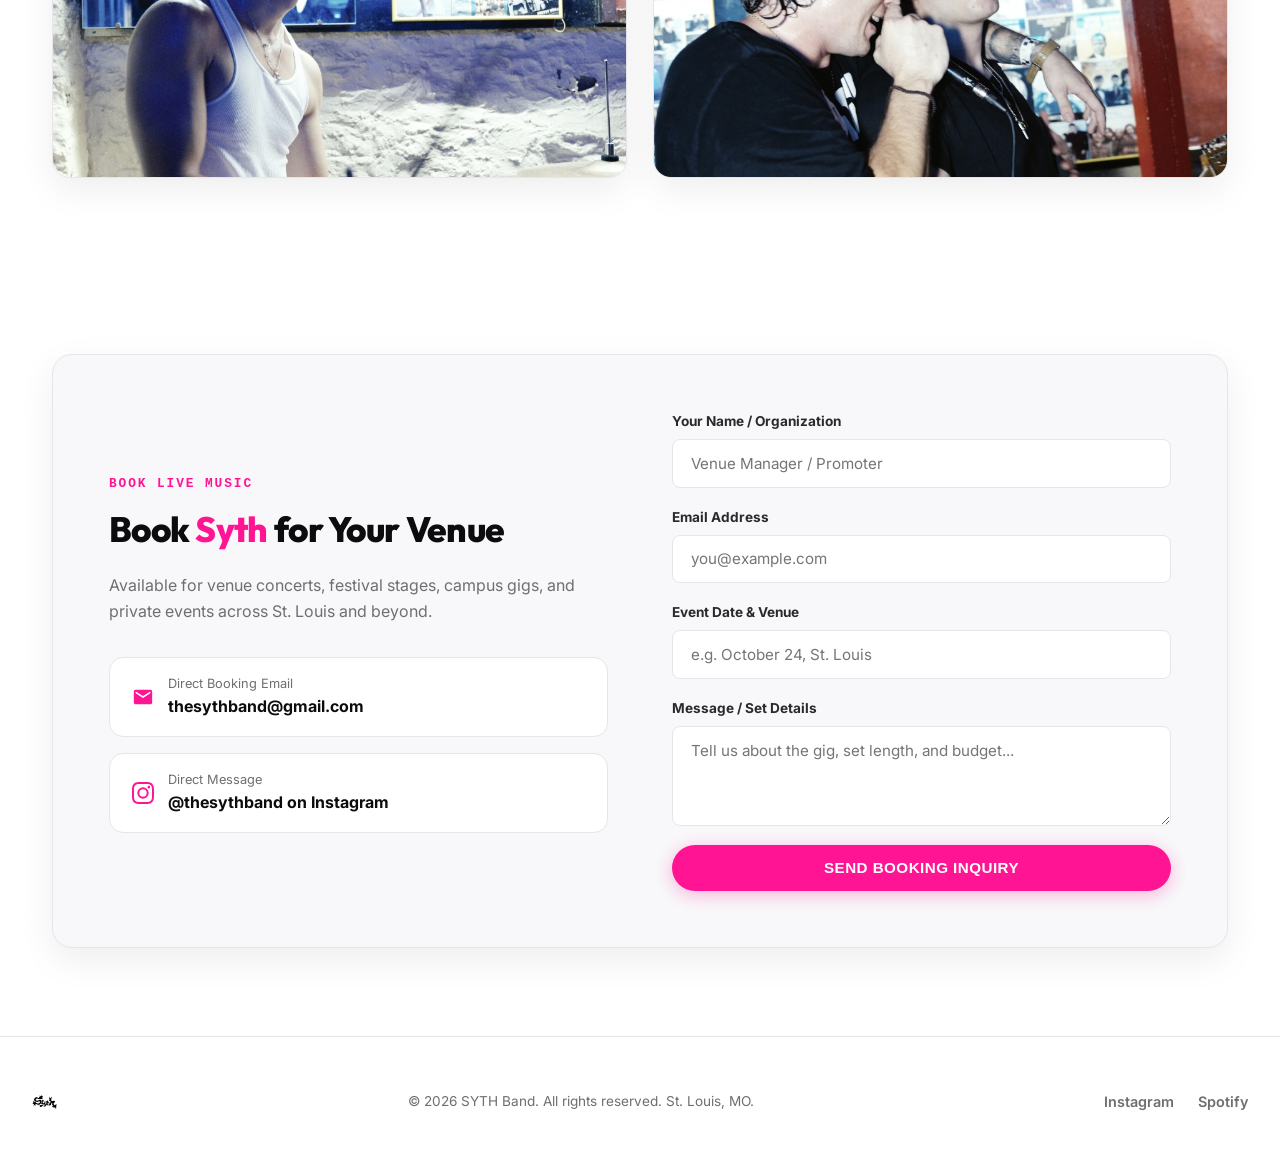
==== commit 90567238: "Update Apple Music artist link" ====
--- a/Syth1.html
+++ b/Syth1.html
@@ -120,7 +120,7 @@
                     Spotify Artist Page
                 </a>
                 <a href="https://instagram.com/thesythband" target="_blank" class="stream-pill">Instagram Music</a>
-                <a href="https://music.apple.com" target="_blank" class="stream-pill">Apple Music</a>
+                <a href="https://music.apple.com/us/artist/syth/1865097525" target="_blank" class="stream-pill">Apple Music</a>
             </div>
         </div>
 
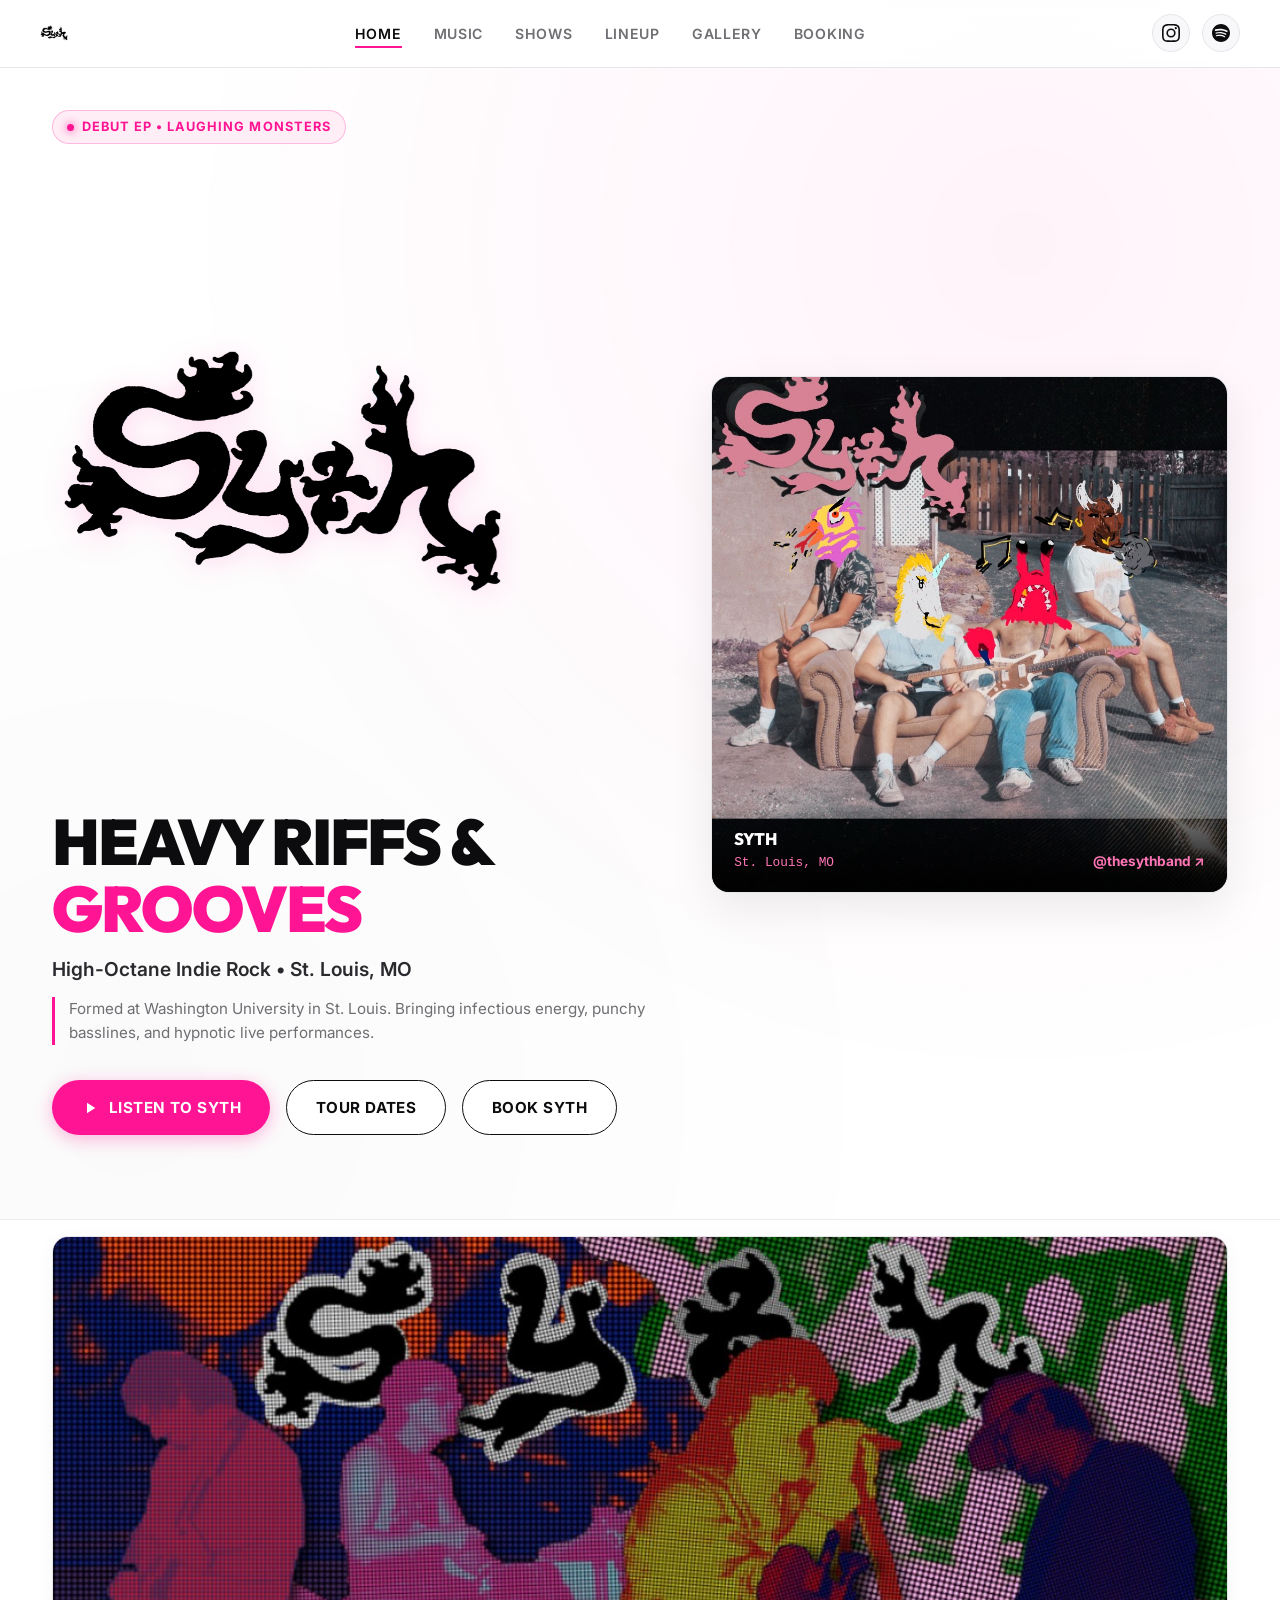
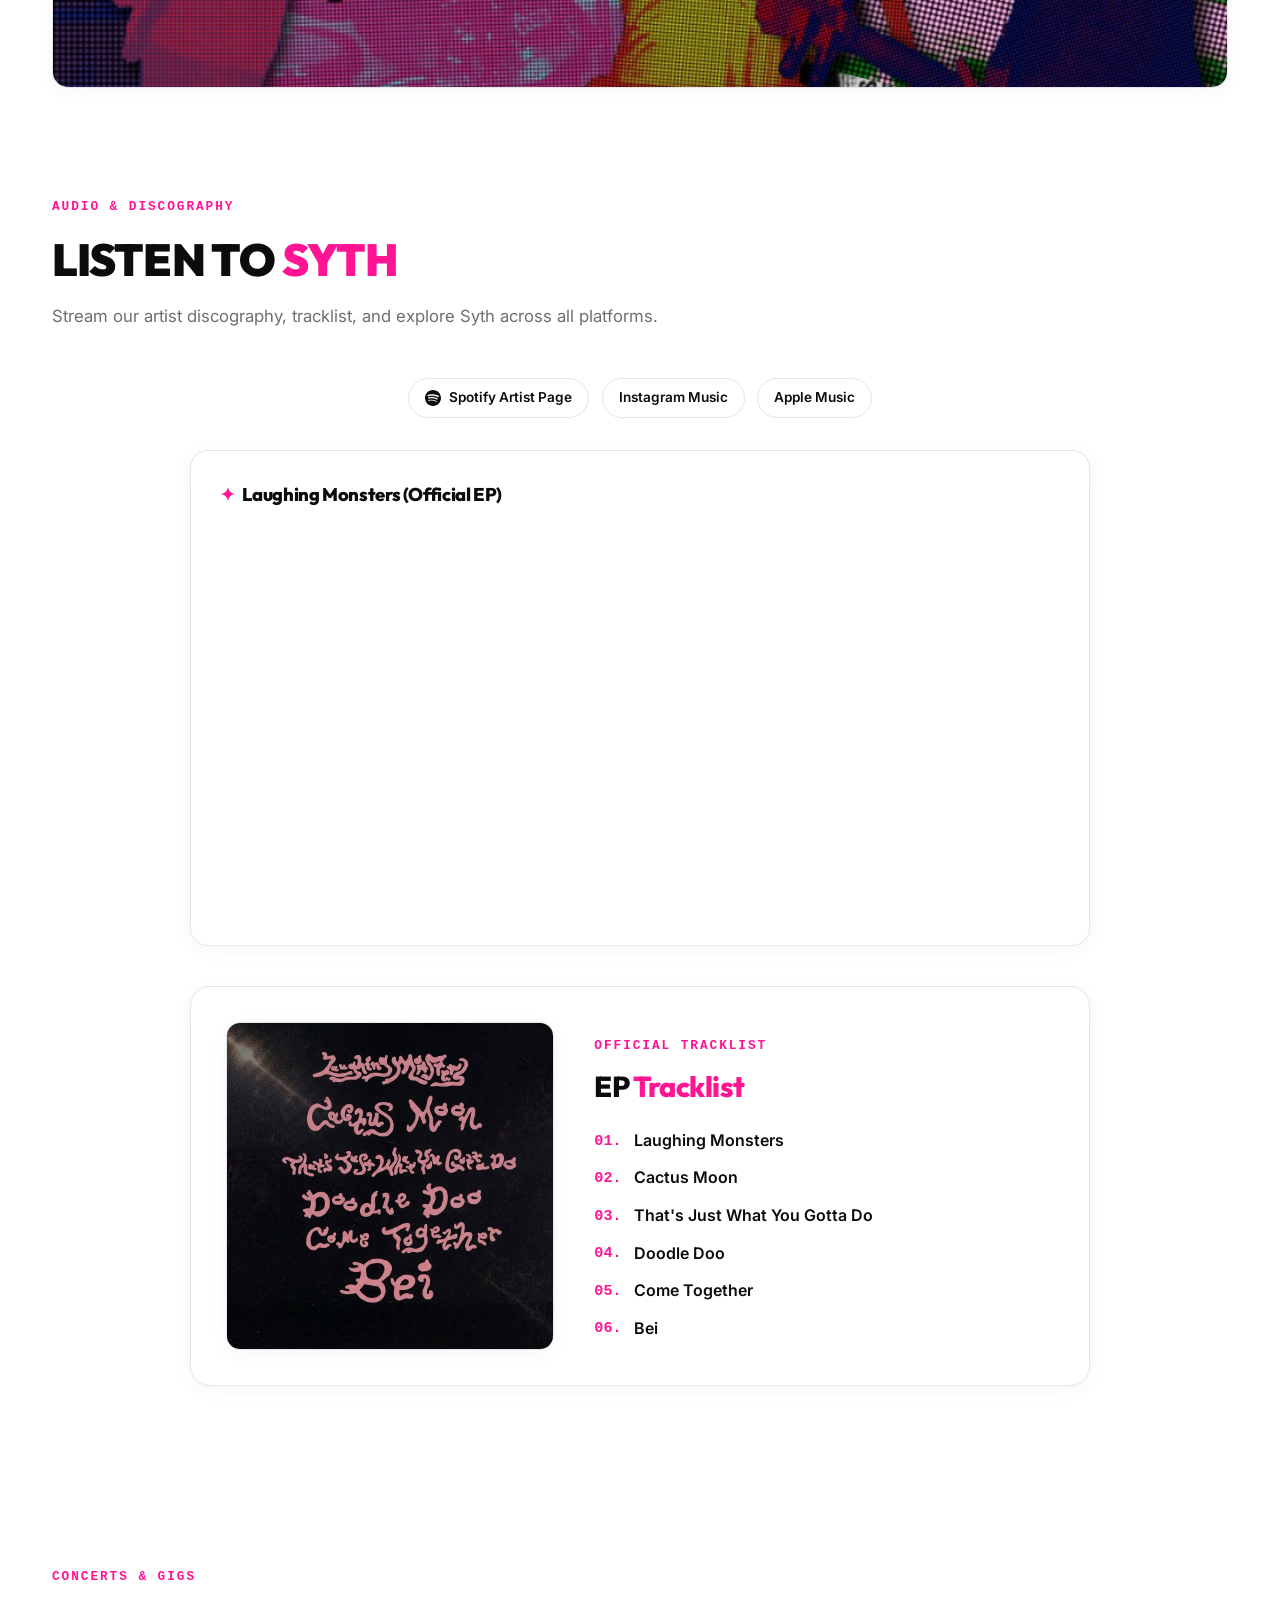
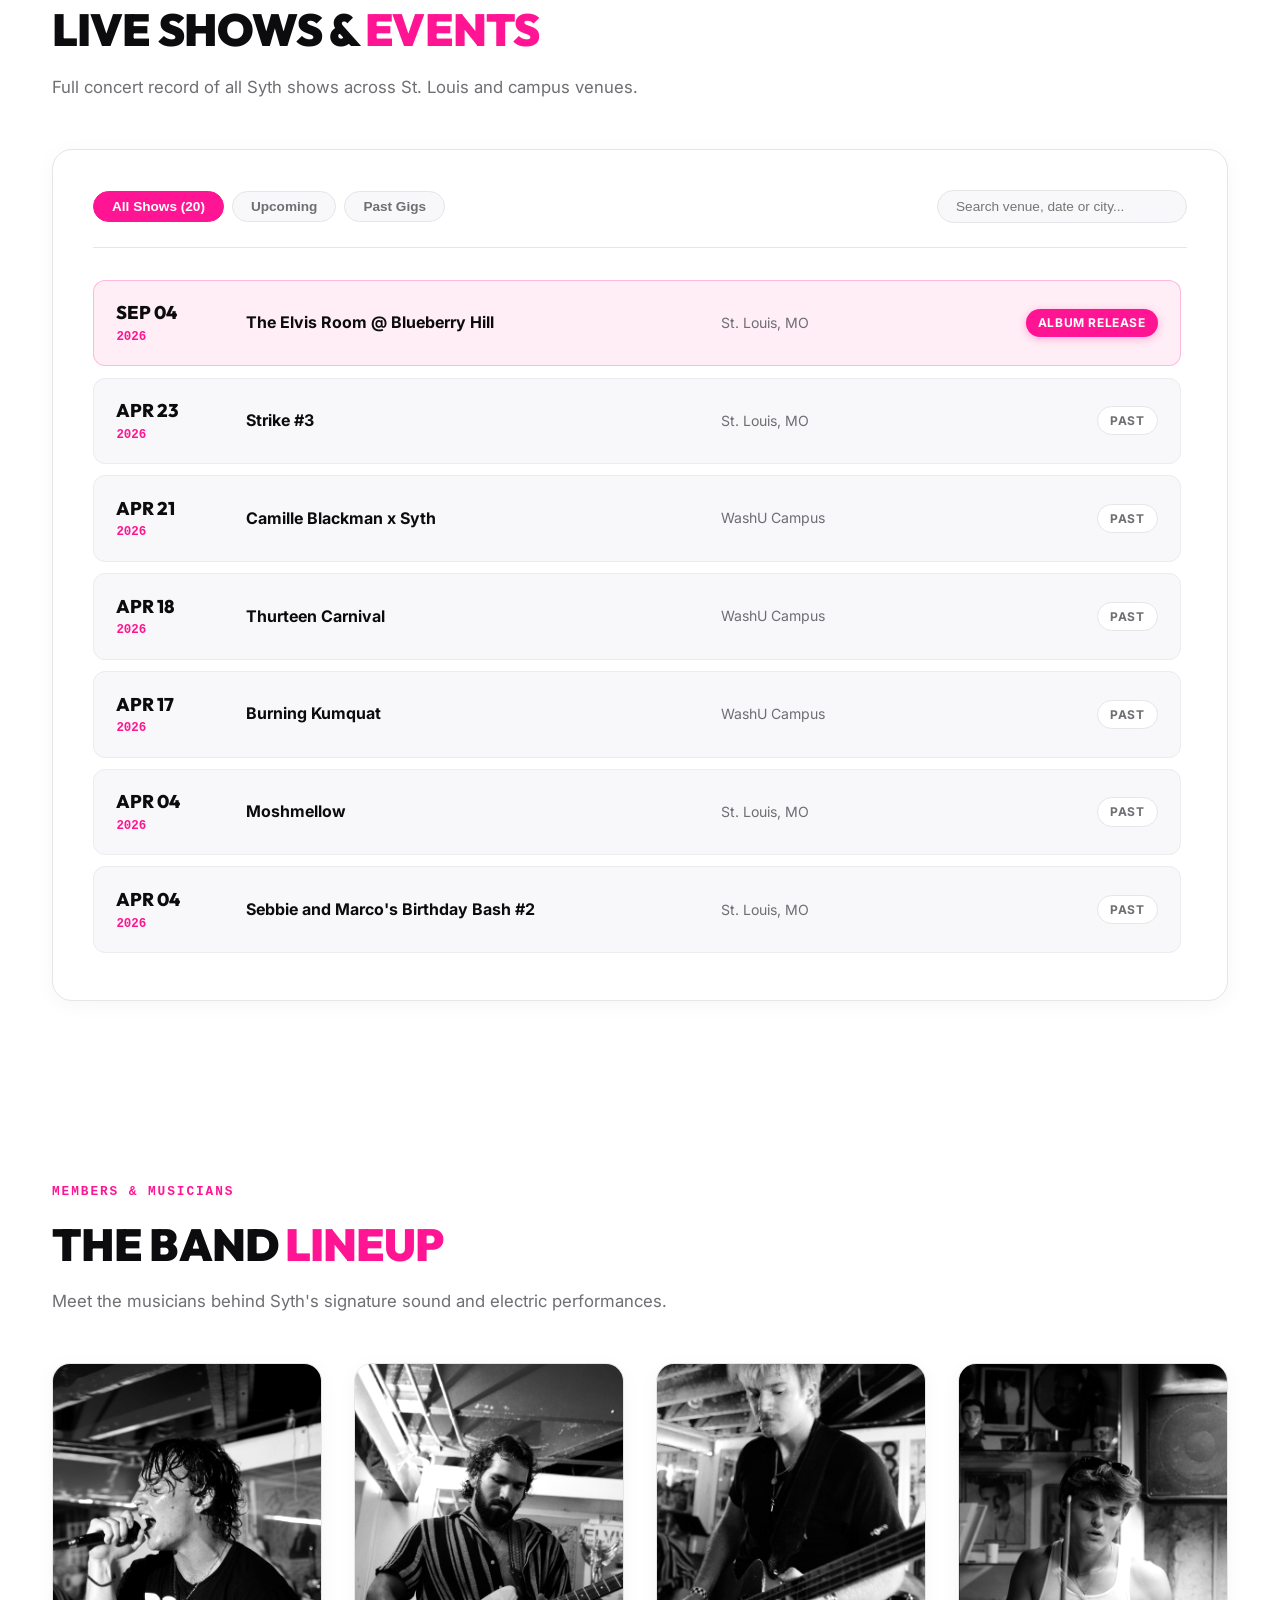
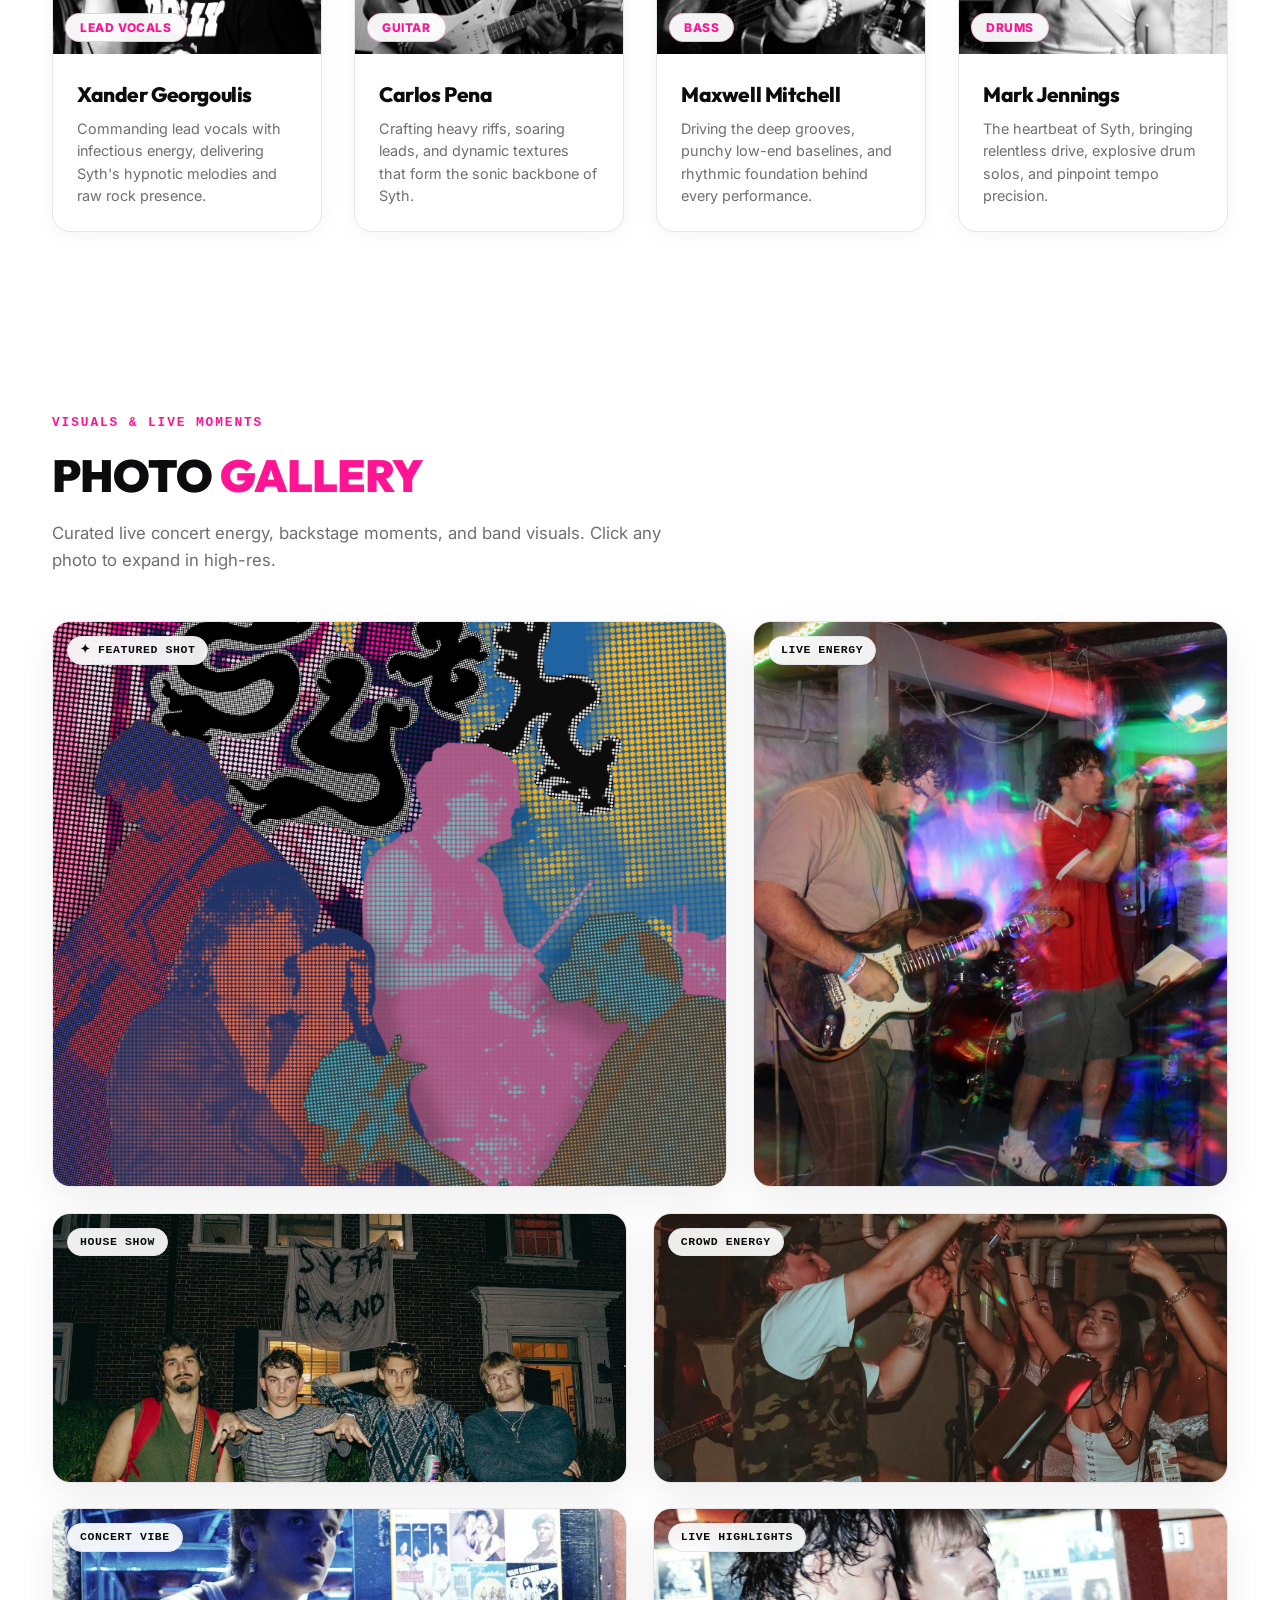
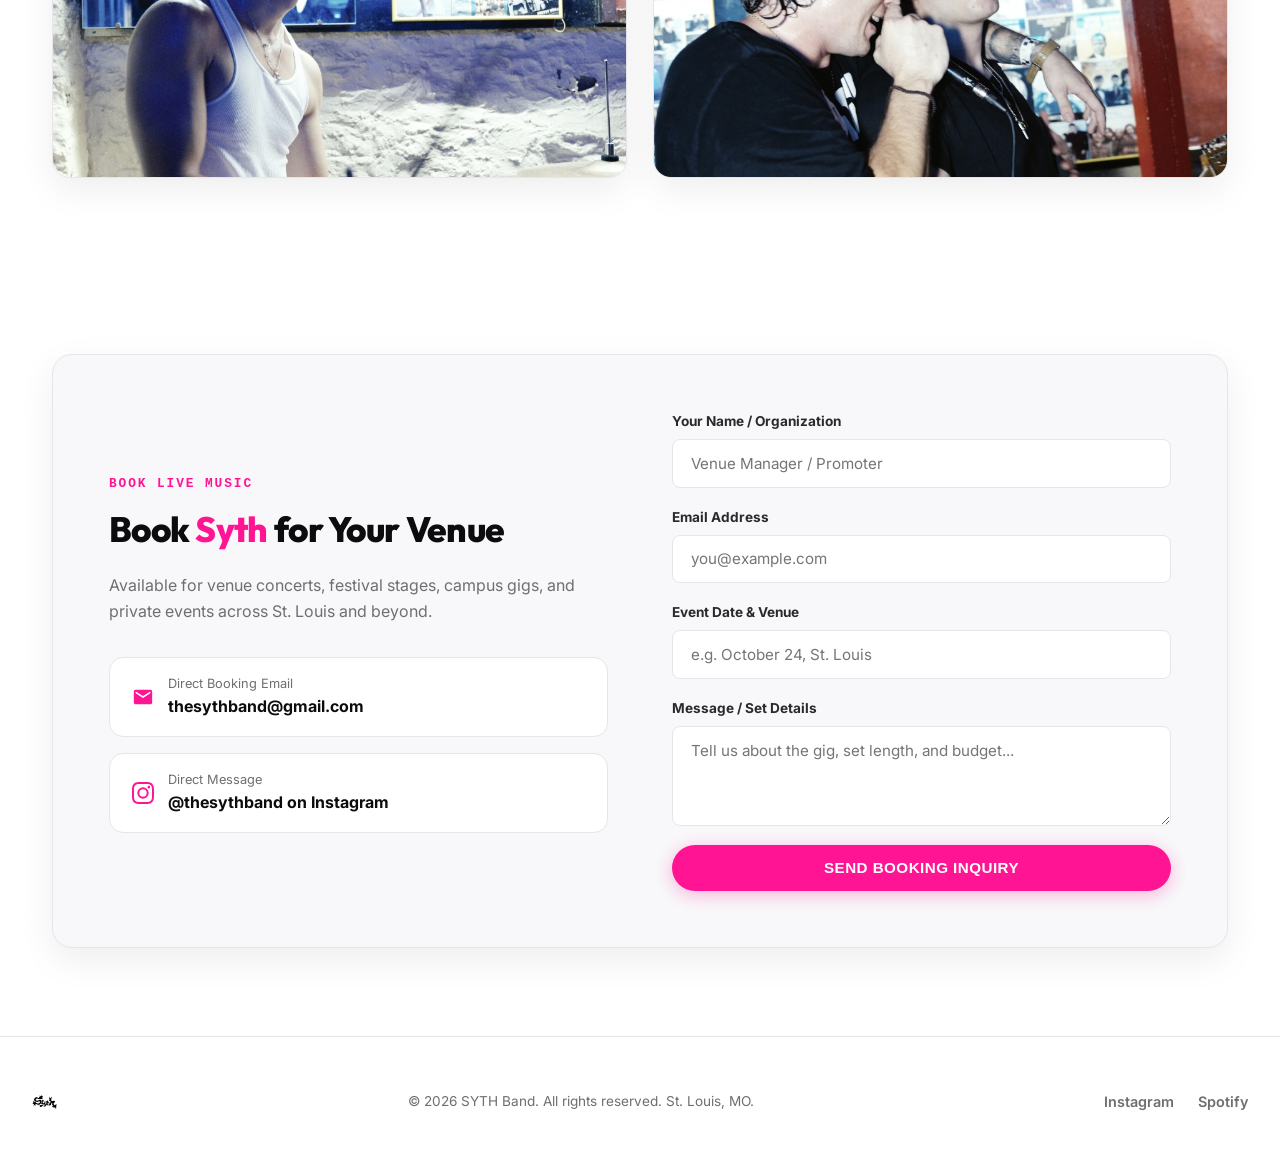
==== commit f1af543c: "Update Spotify player to embed Laughing Monsters EP album" ====
--- a/Syth1.html
+++ b/Syth1.html
@@ -126,9 +126,9 @@
 
         <div class="music-card music-card-featured">
             <div class="music-card-header">
-                <h3 class="music-card-title"><span>✦</span> Syth Artist Discography</h3>
-            </div>
-            <iframe style="border-radius:12px;" src="https://open.spotify.com/embed/artist/0p44aoEYj3qalNO6jrQFuD?utm_source=generator&theme=0" width="100%" height="380" frameborder="0" allowfullscreen="" allow="autoplay; clipboard-write; encrypted-media; fullscreen; picture-in-picture" loading="lazy"></iframe>
+                <h3 class="music-card-title"><span>✦</span> Laughing Monsters (Official EP)</h3>
+            </div>
+            <iframe style="border-radius:12px;" src="https://open.spotify.com/embed/album/1ZSmxAa7aJP0SbMxgvZips?utm_source=generator&theme=0" width="100%" height="380" frameborder="0" allowfullscreen="" allow="autoplay; clipboard-write; encrypted-media; fullscreen; picture-in-picture" loading="lazy"></iframe>
         </div>
 
         <!-- EP TRACKLIST CARD -->
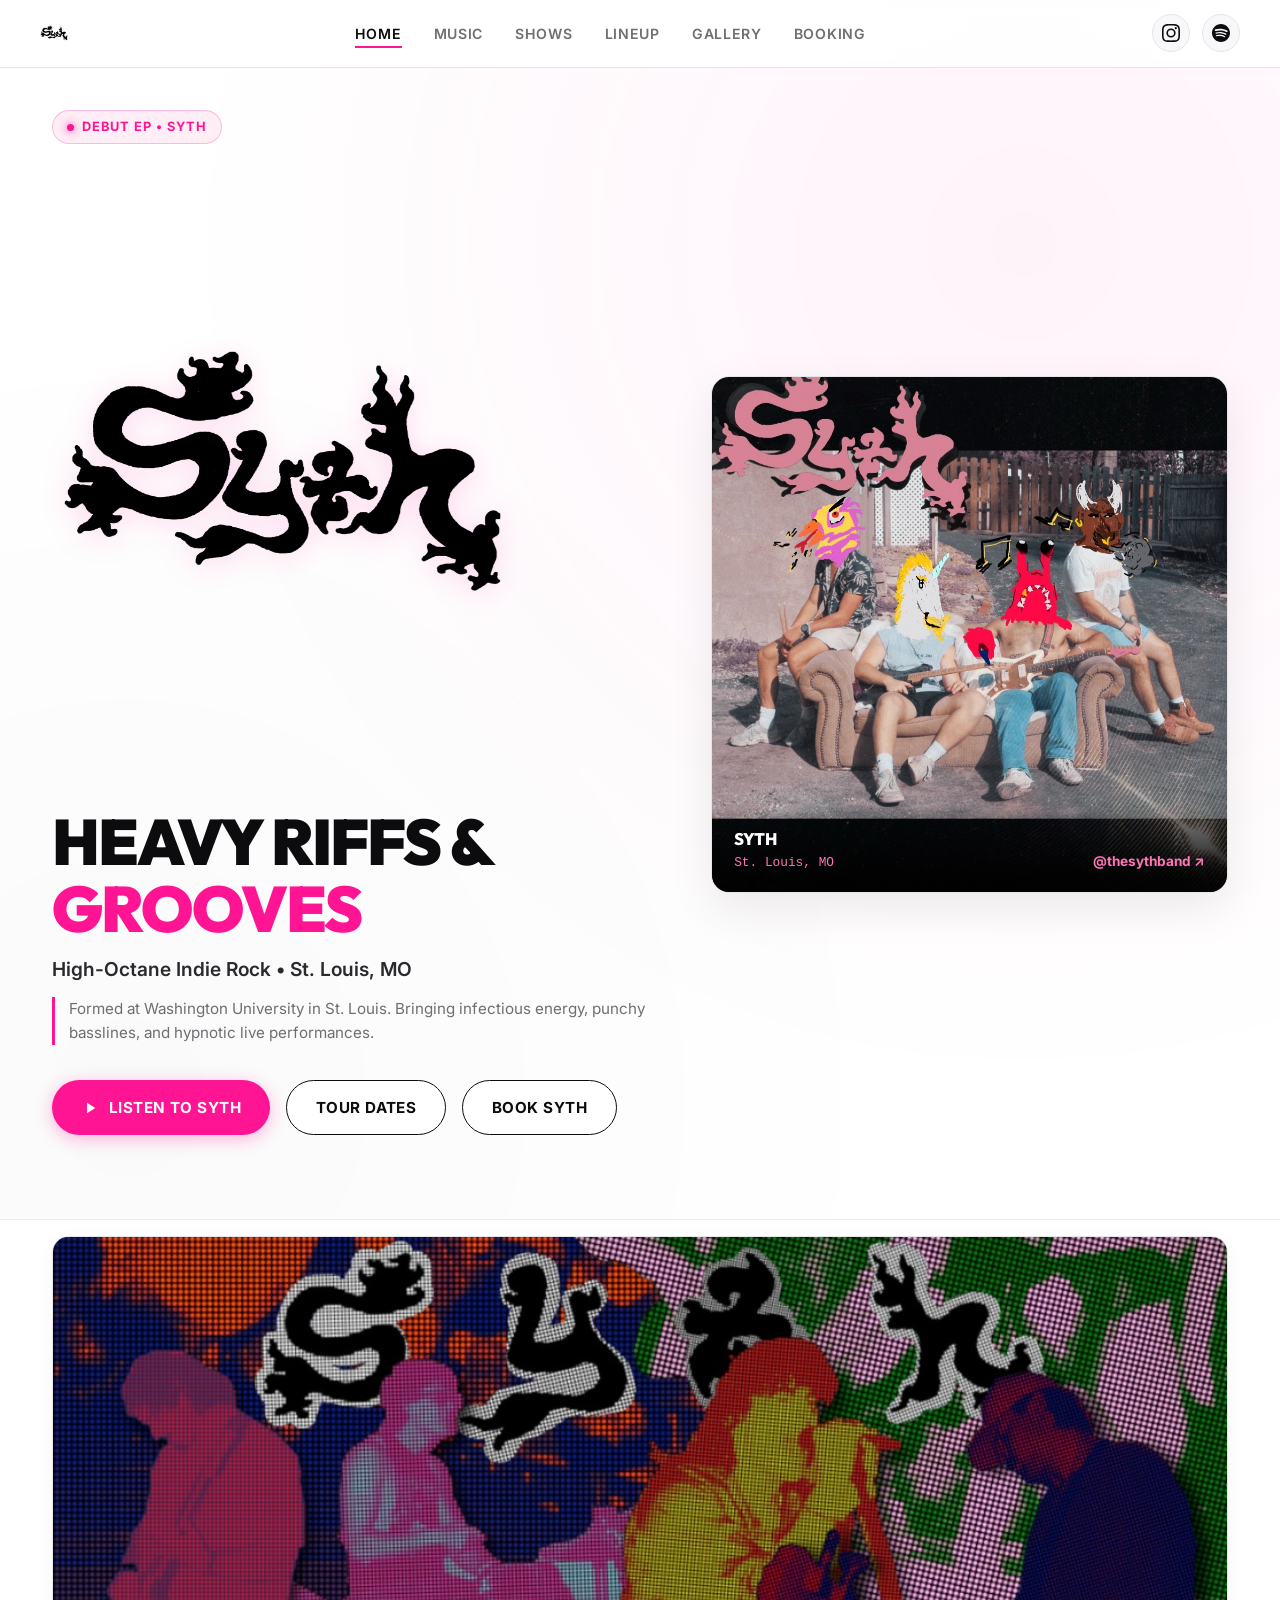
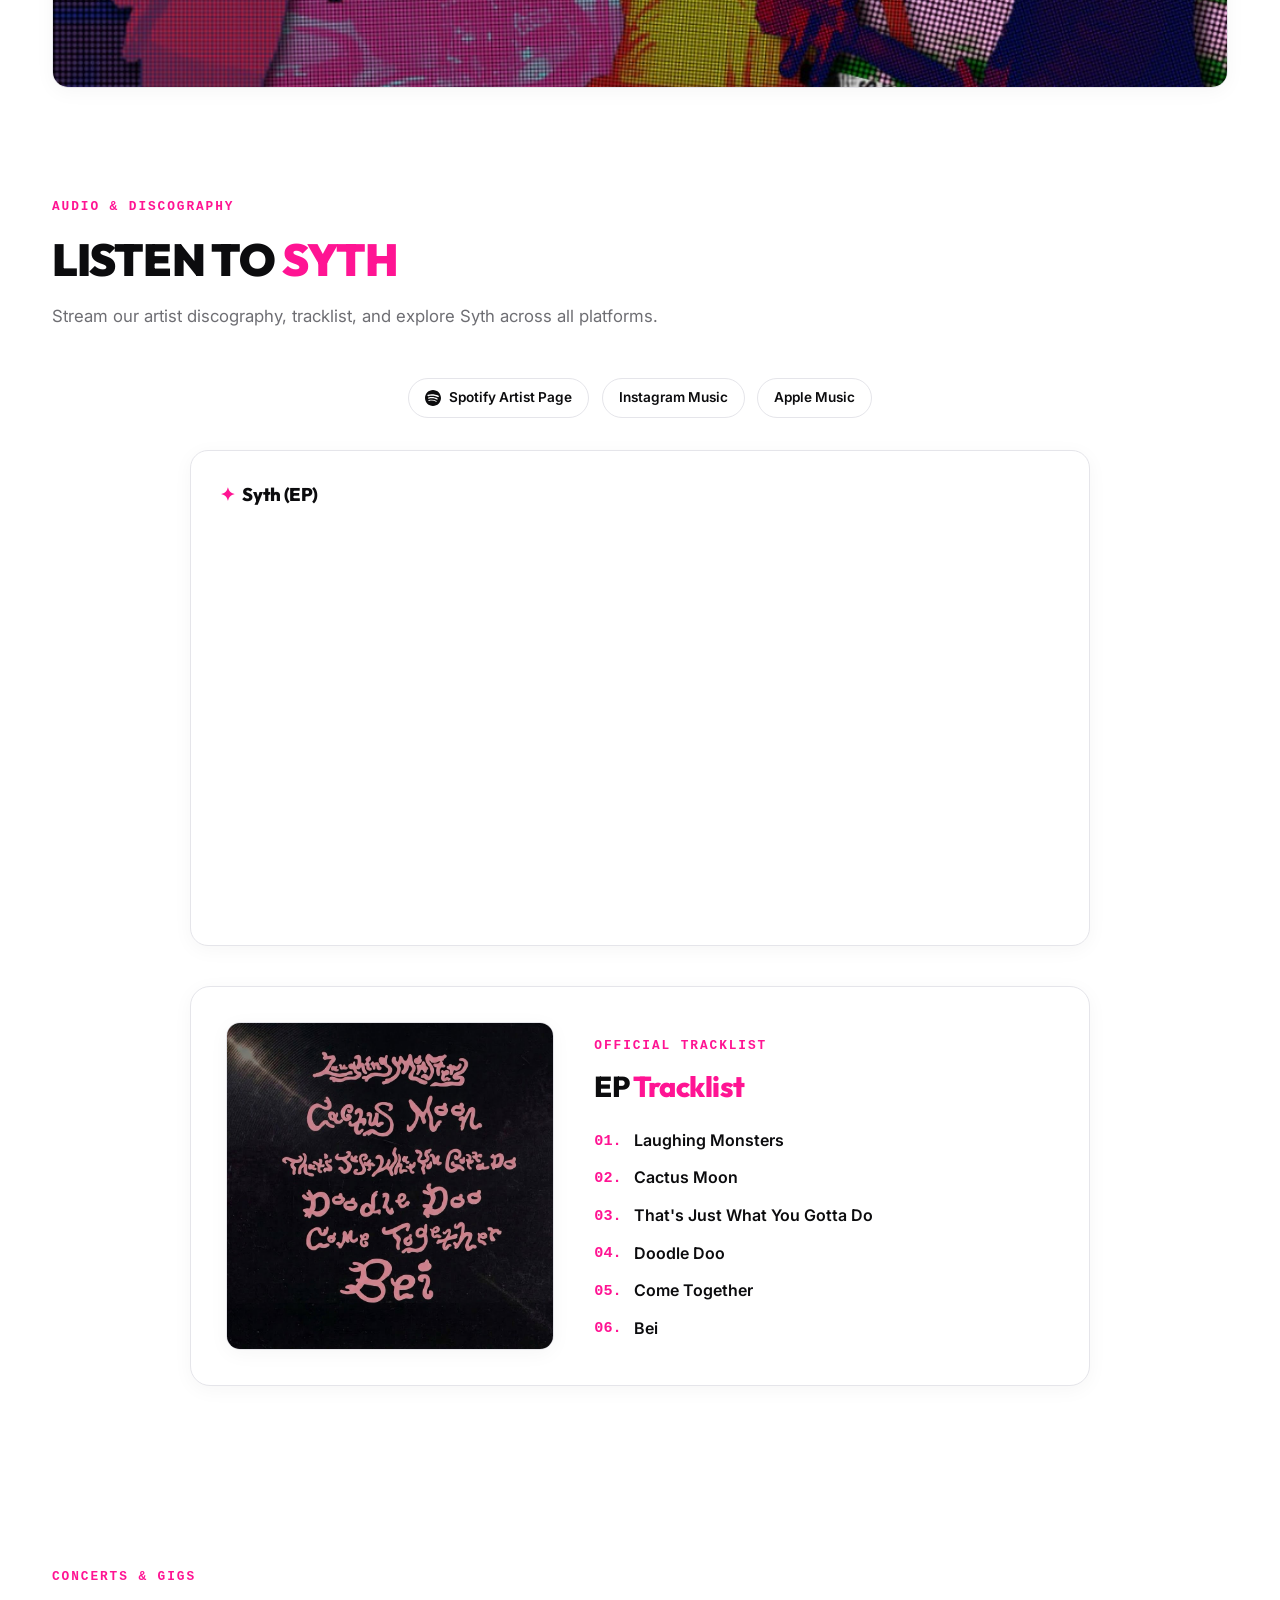
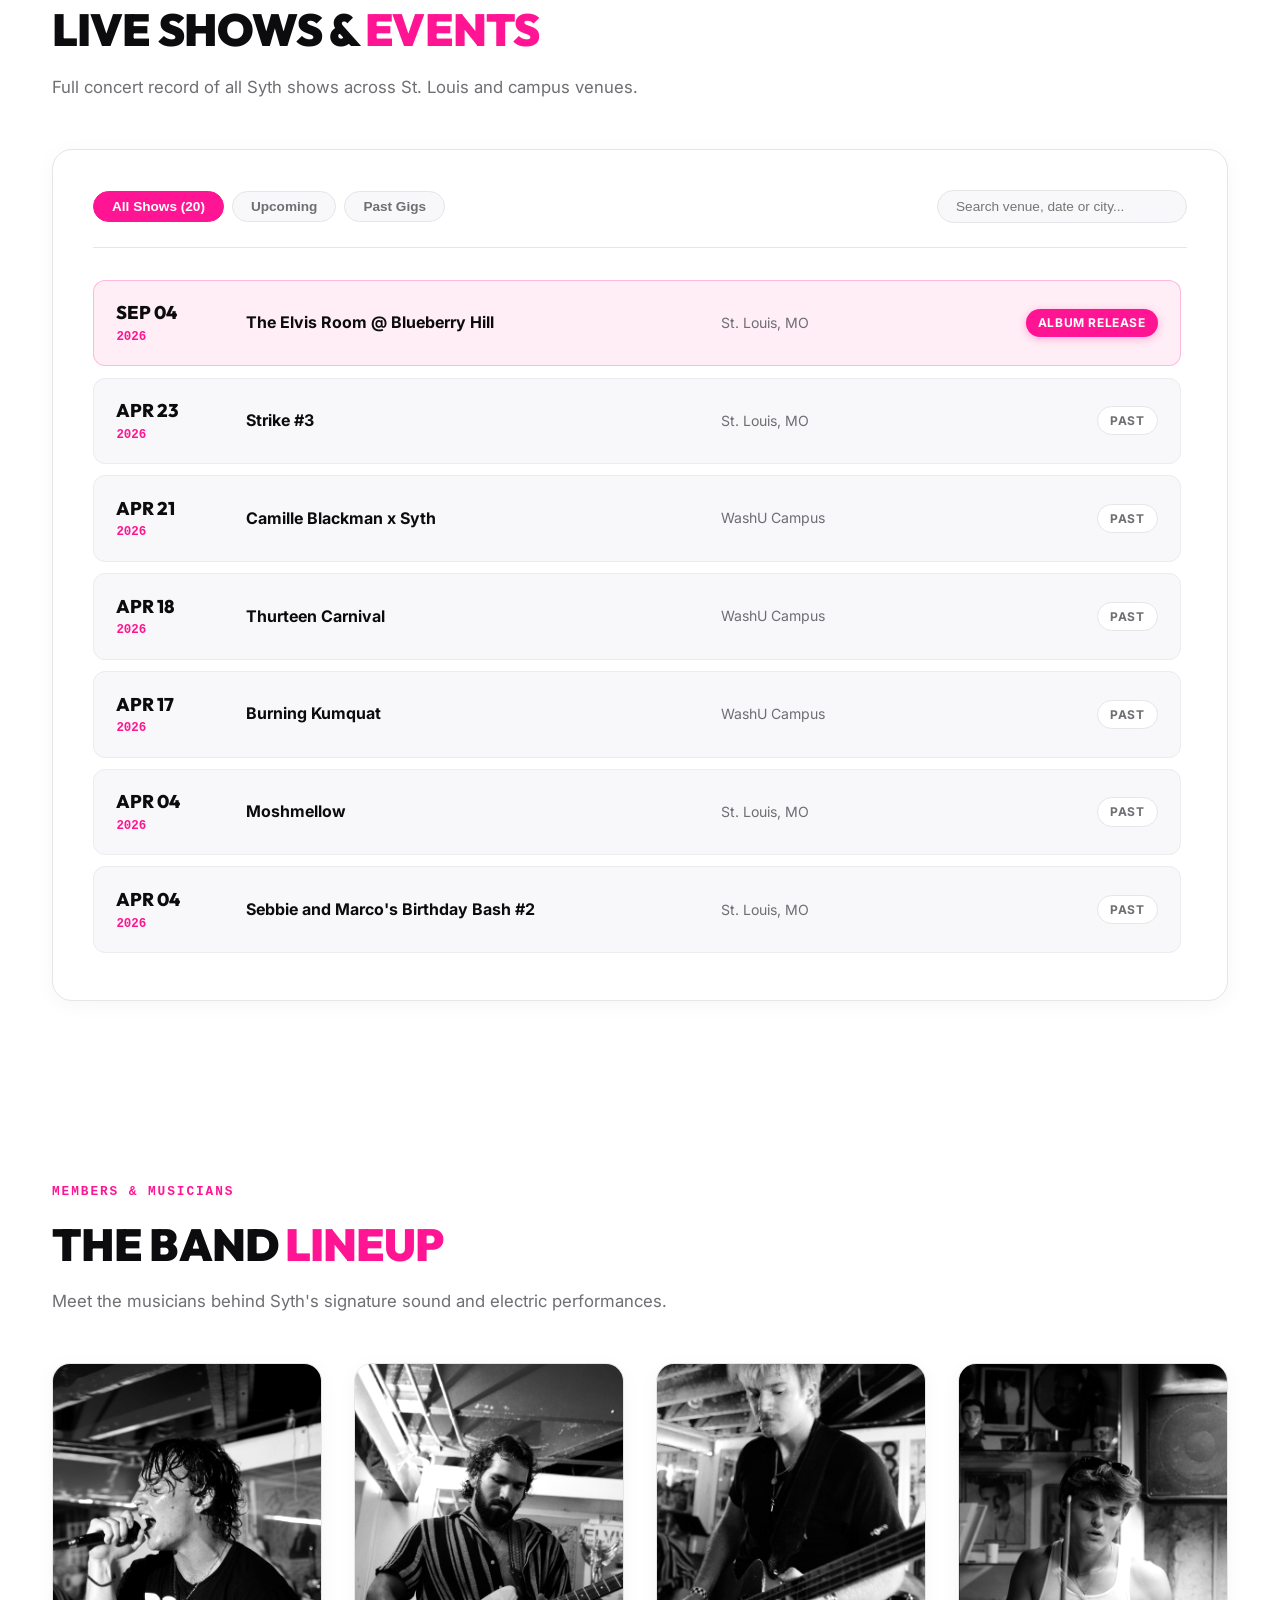
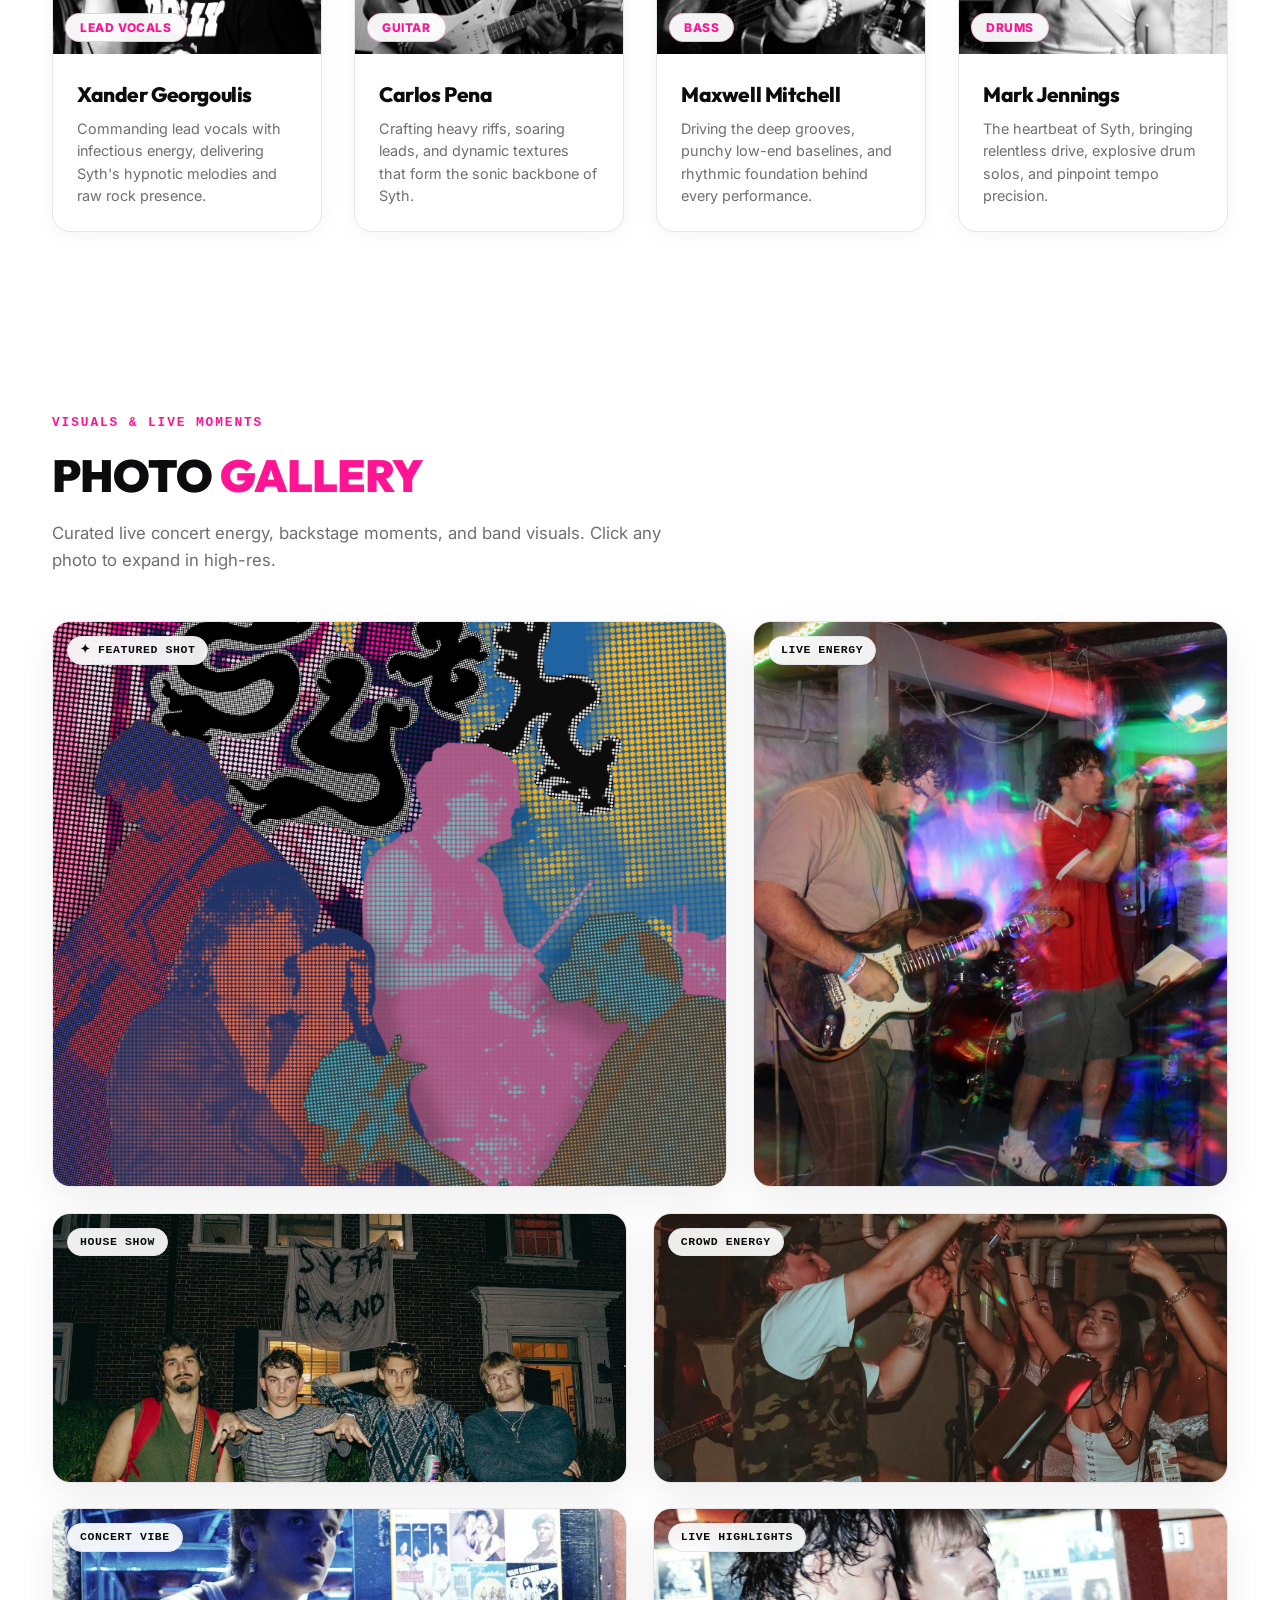
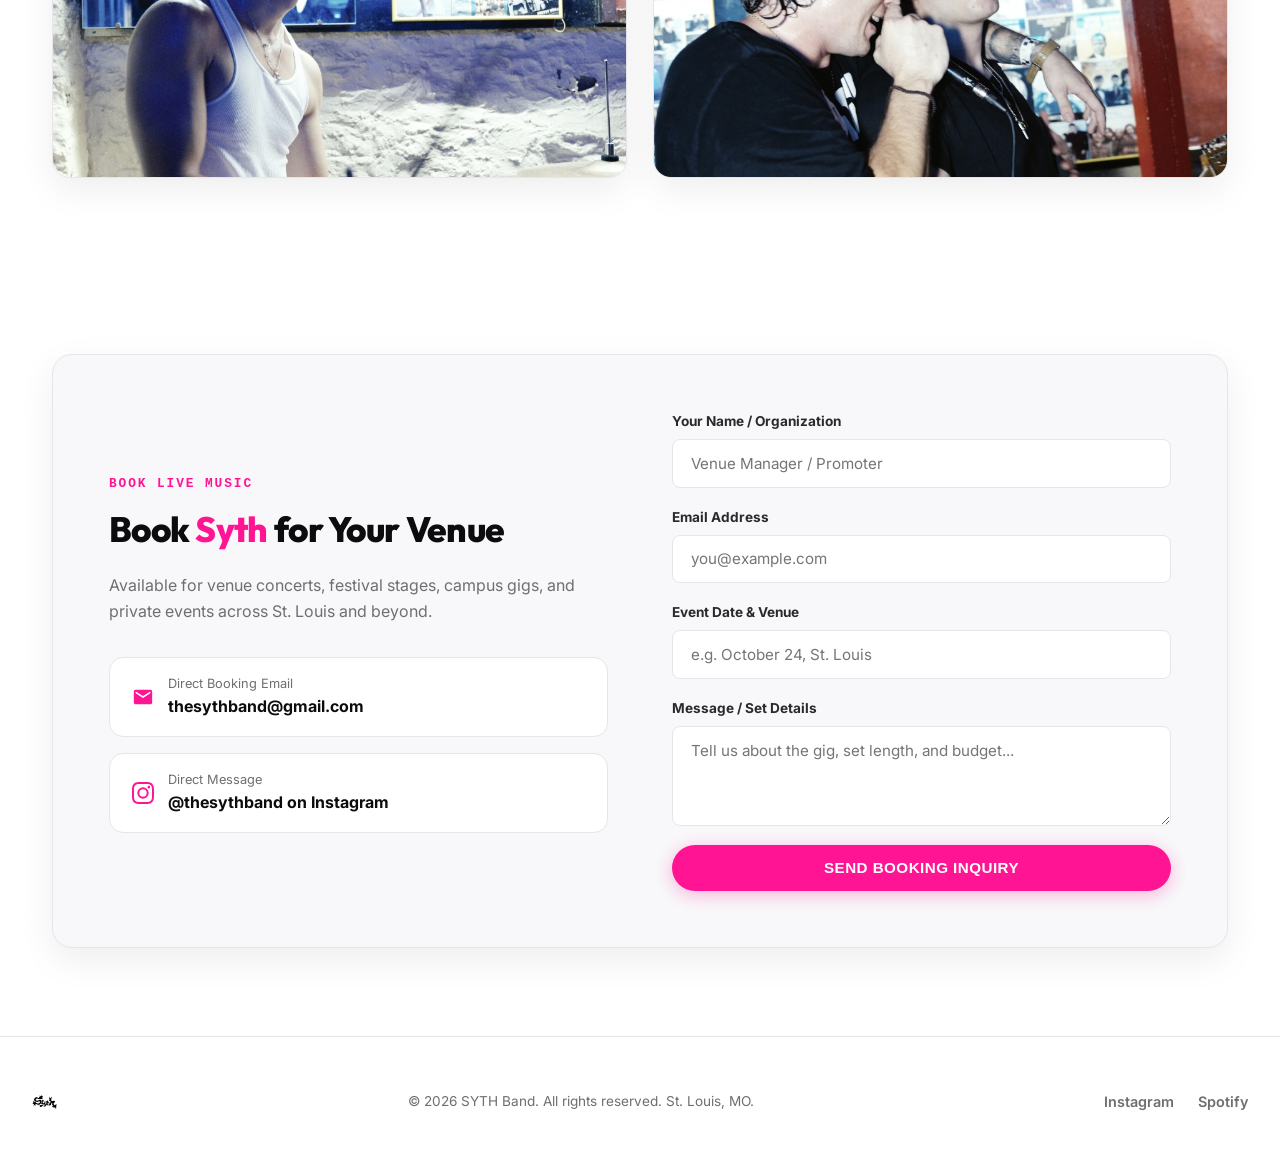
==== commit 67176adc: "Update meta description, hero badge, and music title to Syth (EP)" ====
--- a/Syth1.html
+++ b/Syth1.html
@@ -1,23 +1,28 @@
 <!DOCTYPE html>
 <html lang="en">
+
 <head>
     <meta charset="UTF-8">
     <meta name="viewport" content="width=device-width, initial-scale=1.0">
     <title>SYTH | Official Band Website</title>
-    <meta name="description" content="Official website for Syth - Heavy riffs and hypnotic grooves formed at WashU in St. Louis. Stream 'Laughing Monsters', tour dates, lineup, and booking.">
-    
+    <meta name="description"
+        content="Official website for Syth - 4 guys looking to jam - formed at WashU in St. Louis. Stream 'Syth', tour dates, lineup, and booking.">
+
     <!-- Google Fonts -->
     <link rel="preconnect" href="https://fonts.googleapis.com">
     <link rel="preconnect" href="https://fonts.gstatic.com" crossorigin>
-    <link href="https://fonts.googleapis.com/css2?family=Outfit:wght@300;400;600;800;900&family=Inter:wght@300;400;500;600;700&family=Space+Grotesk:wght@500;700&display=swap" rel="stylesheet">
-    
+    <link
+        href="https://fonts.googleapis.com/css2?family=Outfit:wght@300;400;600;800;900&family=Inter:wght@300;400;500;600;700&family=Space+Grotesk:wght@500;700&display=swap"
+        rel="stylesheet">
+
     <!-- Favicon (Easter Egg: Classic Syth Reaper Logo on Browser Tab) -->
     <link rel="icon" type="image/png" href="assets/Syth_Logo.png">
     <link rel="apple-touch-icon" href="assets/Syth_Logo.png">
-    
+
     <!-- Stylesheet -->
     <link rel="stylesheet" href="style.css">
 </head>
+
 <body>
 
     <!-- NAVIGATION -->
@@ -36,14 +41,18 @@
         </ul>
 
         <div class="nav-socials">
-            <a href="https://www.instagram.com/thesythband" target="_blank" class="social-icon-btn" aria-label="Instagram">
+            <a href="https://www.instagram.com/thesythband" target="_blank" class="social-icon-btn"
+                aria-label="Instagram">
                 <svg xmlns="http://www.w3.org/2000/svg" viewBox="0 0 24 24">
-                    <path d="M12 2.163c3.204 0 3.584.012 4.85.07 3.252.148 4.771 1.691 4.919 4.919.058 1.265.069 1.645.069 4.849 0 3.205-.012 3.584-.069 4.849-.149 3.225-1.664 4.771-4.919 4.919-1.266.058-1.644.07-4.85.07-3.204 0-3.584-.012-4.849-.07-3.26-.149-4.771-1.699-4.919-4.92-.058-1.265-.07-1.644-.07-4.849 0-3.204.013-3.583.07-4.849.149-3.227 1.664-4.771 4.919-4.919 1.266-.057 1.645-.069 4.849-.069zM12 0C8.741 0 8.333.014 7.053.072 2.695.272.273 2.69.073 7.052.014 8.333 0 8.741 0 12c0 3.259.014 3.668.072 4.948.2 4.358 2.618 6.78 6.98 6.98C8.333 23.986 8.741 24 12 24c3.259 0 3.668-.014 4.948-.072 4.354-.2 6.782-2.618 6.979-6.98.059-1.28.073-1.689.073-4.948 0-3.259-.014-3.667-.072-4.947-.196-4.354-2.617-6.78-6.979-6.98C15.668.014 15.259 0 12 0zm0 5.838a6.162 6.162 0 1 0 0 12.324 6.162 6.162 0 0 0 0-12.324zM12 16a4 4 0 1 1 0-8 4 4 0 0 1 0 8zm6.406-11.845a1.44 1.44 0 1 0 0 2.881 1.44 1.44 0 0 0 0-2.881z"/>
+                    <path
+                        d="M12 2.163c3.204 0 3.584.012 4.85.07 3.252.148 4.771 1.691 4.919 4.919.058 1.265.069 1.645.069 4.849 0 3.205-.012 3.584-.069 4.849-.149 3.225-1.664 4.771-4.919 4.919-1.266.058-1.644.07-4.85.07-3.204 0-3.584-.012-4.849-.07-3.26-.149-4.771-1.699-4.919-4.92-.058-1.265-.07-1.644-.07-4.849 0-3.204.013-3.583.07-4.849.149-3.227 1.664-4.771 4.919-4.919 1.266-.057 1.645-.069 4.849-.069zM12 0C8.741 0 8.333.014 7.053.072 2.695.272.273 2.69.073 7.052.014 8.333 0 8.741 0 12c0 3.259.014 3.668.072 4.948.2 4.358 2.618 6.78 6.98 6.98C8.333 23.986 8.741 24 12 24c3.259 0 3.668-.014 4.948-.072 4.354-.2 6.782-2.618 6.979-6.98.059-1.28.073-1.689.073-4.948 0-3.259-.014-3.667-.072-4.947-.196-4.354-2.617-6.78-6.979-6.98C15.668.014 15.259 0 12 0zm0 5.838a6.162 6.162 0 1 0 0 12.324 6.162 6.162 0 0 0 0-12.324zM12 16a4 4 0 1 1 0-8 4 4 0 0 1 0 8zm6.406-11.845a1.44 1.44 0 1 0 0 2.881 1.44 1.44 0 0 0 0-2.881z" />
                 </svg>
             </a>
-            <a href="https://open.spotify.com/artist/0p44aoEYj3qalNO6jrQFuD" target="_blank" class="social-icon-btn" aria-label="Spotify">
+            <a href="https://open.spotify.com/artist/0p44aoEYj3qalNO6jrQFuD" target="_blank" class="social-icon-btn"
+                aria-label="Spotify">
                 <svg xmlns="http://www.w3.org/2000/svg" viewBox="0 0 24 24">
-                    <path d="M12 0C5.376 0 0 5.376 0 12s5.376 12 12 12 12-5.376 12-12S18.624 0 12 0zm5.521 17.34c-.24.359-.66.48-1.021.24-2.82-1.74-6.36-2.101-10.561-1.141-.418.122-.779-.179-.899-.539-.12-.421.18-.78.54-.9 4.56-1.021 8.52-.6 11.64 1.32.42.18.479.659.301 1.02zm1.44-3.3c-.301.42-.841.6-1.262.3-3.239-1.98-8.159-2.58-11.939-1.38-.479.12-1.02-.12-1.14-.6-.12-.48.12-1.021.6-1.141 4.38-1.38 9.841-.719 13.561 1.56.42.24.54.84.18 1.261zm.123-3.42c-3.882-2.34-10.282-2.55-14.002-1.41-.6.18-1.24-.18-1.42-.78-.18-.6.18-1.24.78-1.42 4.26-1.29 11.34-1.05 15.84 1.62.54.3.72 1.02.42 1.56-.3.54-1.02.72-1.618.43z"/>
+                    <path
+                        d="M12 0C5.376 0 0 5.376 0 12s5.376 12 12 12 12-5.376 12-12S18.624 0 12 0zm5.521 17.34c-.24.359-.66.48-1.021.24-2.82-1.74-6.36-2.101-10.561-1.141-.418.122-.779-.179-.899-.539-.12-.421.18-.78.54-.9 4.56-1.021 8.52-.6 11.64 1.32.42.18.479.659.301 1.02zm1.44-3.3c-.301.42-.841.6-1.262.3-3.239-1.98-8.159-2.58-11.939-1.38-.479.12-1.02-.12-1.14-.6-.12-.48.12-1.021.6-1.141 4.38-1.38 9.841-.719 13.561 1.56.42.24.54.84.18 1.261zm.123-3.42c-3.882-2.34-10.282-2.55-14.002-1.41-.6.18-1.24-.18-1.42-.78-.18-.6.18-1.24.78-1.42 4.26-1.29 11.34-1.05 15.84 1.62.54.3.72 1.02.42 1.56-.3.54-1.02.72-1.618.43z" />
                 </svg>
             </a>
             <button class="mobile-toggle" id="mobileToggle" aria-label="Toggle menu">☰</button>
@@ -56,25 +65,30 @@
             <div class="hero-text-side">
                 <div class="hero-badge">
                     <span class="pulse-dot"></span>
-                    Debut EP • Laughing Monsters
+                    Debut EP • Syth
                 </div>
 
                 <!-- HANDWRITTEN LOGO BANNER (INTERACTIVE WITH LIGHTNING & FLOATING MUSICAL NOTES) -->
                 <div class="hero-logo-interactive-wrap" id="heroLogoWrap" title="Hover for lightning & music notes!">
                     <canvas class="lightning-canvas" id="lightningCanvas"></canvas>
                     <div class="notes-container" id="notesContainer"></div>
-                    <img src="assets/syth_handwritten_logo.png" alt="Syth Handwritten Calligraphy Logo" class="hero-logo-banner" id="heroLogoImg">
+                    <img src="assets/syth_handwritten_logo.png" alt="Syth Handwritten Calligraphy Logo"
+                        class="hero-logo-banner" id="heroLogoImg">
                 </div>
 
                 <h1 class="hero-title">
                     HEAVY RIFFS & <span>GROOVES</span>
                 </h1>
                 <p class="hero-lead">High-Octane Indie Rock • St. Louis, MO</p>
-                <p class="hero-tagline">Formed at Washington University in St. Louis. Bringing infectious energy, punchy basslines, and hypnotic live performances.</p>
-                
+                <p class="hero-tagline">Formed at Washington University in St. Louis. Bringing infectious energy, punchy
+                    basslines, and hypnotic live performances.</p>
+
                 <div class="hero-actions">
                     <a href="#music" class="btn-primary">
-                        <svg xmlns="http://www.w3.org/2000/svg" width="18" height="18" viewBox="0 0 24 24" fill="currentColor"><path d="M8 5v14l11-7z"/></svg>
+                        <svg xmlns="http://www.w3.org/2000/svg" width="18" height="18" viewBox="0 0 24 24"
+                            fill="currentColor">
+                            <path d="M8 5v14l11-7z" />
+                        </svg>
                         Listen to Syth
                     </a>
                     <a href="#shows" class="btn-secondary">Tour Dates</a>
@@ -91,7 +105,8 @@
                             <p class="caption-title">SYTH</p>
                             <p class="caption-sub">St. Louis, MO</p>
                         </div>
-                        <a href="https://instagram.com/thesythband" target="_blank" style="color:var(--pink-light); font-size:0.85rem; font-weight:700;">@thesythband ↗</a>
+                        <a href="https://instagram.com/thesythband" target="_blank"
+                            style="color:var(--pink-light); font-size:0.85rem; font-weight:700;">@thesythband ↗</a>
                     </div>
                 </div>
             </div>
@@ -100,8 +115,10 @@
 
     <!-- WIDE MOSAIC BANNER SHOWCASE -->
     <div style="max-width: 1240px; margin: 0 auto; padding: 1rem 2rem;">
-        <div style="border-radius: 16px; overflow: hidden; border: 1px solid var(--border-light); box-shadow: var(--shadow-subtle);">
-            <img src="assets/syth_mosaic_banner.jpg" alt="Syth Band Mosaic Silhouette Banner" style="width: 100%; height: auto; display: block;">
+        <div
+            style="border-radius: 16px; overflow: hidden; border: 1px solid var(--border-light); box-shadow: var(--shadow-subtle);">
+            <img src="assets/syth_mosaic_banner.jpg" alt="Syth Band Mosaic Silhouette Banner"
+                style="width: 100%; height: auto; display: block;">
         </div>
     </div>
 
@@ -110,25 +127,34 @@
         <div class="section-header">
             <span class="section-tag">Audio & Discography</span>
             <h2 class="section-title">Listen to <span>Syth</span></h2>
-            <p class="section-subtitle">Stream our artist discography, tracklist, and explore Syth across all platforms.</p>
+            <p class="section-subtitle">Stream our artist discography, tracklist, and explore Syth across all platforms.
+            </p>
         </div>
 
         <div class="music-streaming-bar">
             <div class="streaming-pills">
                 <a href="https://open.spotify.com/artist/0p44aoEYj3qalNO6jrQFuD" target="_blank" class="stream-pill">
-                    <svg viewBox="0 0 24 24"><path d="M12 0C5.376 0 0 5.376 0 12s5.376 12 12 12 12-5.376 12-12S18.624 0 12 0zm5.521 17.34c-.24.359-.66.48-1.021.24-2.82-1.74-6.36-2.101-10.561-1.141-.418.122-.779-.179-.899-.539-.12-.421.18-.78.54-.9 4.56-1.021 8.52-.6 11.64 1.32.42.18.479.659.301 1.02zm1.44-3.3c-.301.42-.841.6-1.262.3-3.239-1.98-8.159-2.58-11.939-1.38-.479.12-1.02-.12-1.14-.6-.12-.48.12-1.021.6-1.141 4.38-1.38 9.841-.719 13.561 1.56.42.24.54.84.18 1.261zm.123-3.42c-3.882-2.34-10.282-2.55-14.002-1.41-.6.18-1.24-.18-1.42-.78-.18-.6.18-1.24.78-1.42 4.26-1.29 11.34-1.05 15.84 1.62.54.3.72 1.02.42 1.56-.3.54-1.02.72-1.618.43z"/></svg>
+                    <svg viewBox="0 0 24 24">
+                        <path
+                            d="M12 0C5.376 0 0 5.376 0 12s5.376 12 12 12 12-5.376 12-12S18.624 0 12 0zm5.521 17.34c-.24.359-.66.48-1.021.24-2.82-1.74-6.36-2.101-10.561-1.141-.418.122-.779-.179-.899-.539-.12-.421.18-.78.54-.9 4.56-1.021 8.52-.6 11.64 1.32.42.18.479.659.301 1.02zm1.44-3.3c-.301.42-.841.6-1.262.3-3.239-1.98-8.159-2.58-11.939-1.38-.479.12-1.02-.12-1.14-.6-.12-.48.12-1.021.6-1.141 4.38-1.38 9.841-.719 13.561 1.56.42.24.54.84.18 1.261zm.123-3.42c-3.882-2.34-10.282-2.55-14.002-1.41-.6.18-1.24-.18-1.42-.78-.18-.6.18-1.24.78-1.42 4.26-1.29 11.34-1.05 15.84 1.62.54.3.72 1.02.42 1.56-.3.54-1.02.72-1.618.43z" />
+                    </svg>
                     Spotify Artist Page
                 </a>
                 <a href="https://instagram.com/thesythband" target="_blank" class="stream-pill">Instagram Music</a>
-                <a href="https://music.apple.com/us/artist/syth/1865097525" target="_blank" class="stream-pill">Apple Music</a>
+                <a href="https://music.apple.com/us/artist/syth/1865097525" target="_blank" class="stream-pill">Apple
+                    Music</a>
             </div>
         </div>
 
         <div class="music-card music-card-featured">
             <div class="music-card-header">
-                <h3 class="music-card-title"><span>✦</span> Laughing Monsters (Official EP)</h3>
-            </div>
-            <iframe style="border-radius:12px;" src="https://open.spotify.com/embed/album/1ZSmxAa7aJP0SbMxgvZips?utm_source=generator&theme=0" width="100%" height="380" frameborder="0" allowfullscreen="" allow="autoplay; clipboard-write; encrypted-media; fullscreen; picture-in-picture" loading="lazy"></iframe>
+                <h3 class="music-card-title"><span>✦</span> Syth (EP)</h3>
+            </div>
+            <iframe style="border-radius:12px;"
+                src="https://open.spotify.com/embed/album/1ZSmxAa7aJP0SbMxgvZips?utm_source=generator&theme=0"
+                width="100%" height="380" frameborder="0" allowfullscreen=""
+                allow="autoplay; clipboard-write; encrypted-media; fullscreen; picture-in-picture"
+                loading="lazy"></iframe>
         </div>
 
         <!-- EP TRACKLIST CARD -->
@@ -388,12 +414,14 @@
             <!-- Member 1: Xander Georgoulis -->
             <div class="member-card">
                 <div class="member-img-wrap">
-                    <img src="assets/member_xander.jpg" alt="Xander Georgoulis - Lead Vocals" style="object-position: center top;">
+                    <img src="assets/member_xander.jpg" alt="Xander Georgoulis - Lead Vocals"
+                        style="object-position: center top;">
                     <span class="member-role-tag">Lead Vocals</span>
                 </div>
                 <div class="member-info">
                     <h3 class="member-name">Xander Georgoulis</h3>
-                    <p class="member-bio">Commanding lead vocals with infectious energy, delivering Syth's hypnotic melodies and raw rock presence.</p>
+                    <p class="member-bio">Commanding lead vocals with infectious energy, delivering Syth's hypnotic
+                        melodies and raw rock presence.</p>
                 </div>
             </div>
 
@@ -405,19 +433,22 @@
                 </div>
                 <div class="member-info">
                     <h3 class="member-name">Carlos Pena</h3>
-                    <p class="member-bio">Crafting heavy riffs, soaring leads, and dynamic textures that form the sonic backbone of Syth.</p>
+                    <p class="member-bio">Crafting heavy riffs, soaring leads, and dynamic textures that form the sonic
+                        backbone of Syth.</p>
                 </div>
             </div>
 
             <!-- Member 3: Maxwell Mitchell -->
             <div class="member-card">
                 <div class="member-img-wrap">
-                    <img src="assets/member_maxwell.jpg" alt="Maxwell Mitchell - Bass" style="object-position: center 75%;">
+                    <img src="assets/member_maxwell.jpg" alt="Maxwell Mitchell - Bass"
+                        style="object-position: center 75%;">
                     <span class="member-role-tag">Bass</span>
                 </div>
                 <div class="member-info">
                     <h3 class="member-name">Maxwell Mitchell</h3>
-                    <p class="member-bio">Driving the deep grooves, punchy low-end baselines, and rhythmic foundation behind every performance.</p>
+                    <p class="member-bio">Driving the deep grooves, punchy low-end baselines, and rhythmic foundation
+                        behind every performance.</p>
                 </div>
             </div>
 
@@ -429,22 +460,25 @@
                 </div>
                 <div class="member-info">
                     <h3 class="member-name">Mark Jennings</h3>
-                    <p class="member-bio">The heartbeat of Syth, bringing relentless drive, explosive drum solos, and pinpoint tempo precision.</p>
+                    <p class="member-bio">The heartbeat of Syth, bringing relentless drive, explosive drum solos, and
+                        pinpoint tempo precision.</p>
                 </div>
             </div>
         </div>
     </section>
 
-        <!-- CURATED EDITORIAL PHOTO GALLERY -->
+    <!-- CURATED EDITORIAL PHOTO GALLERY -->
     <section class="section-container" id="gallery">
         <div class="section-header">
             <span class="section-tag">Visuals & Live Moments</span>
             <h2 class="section-title">Photo <span>Gallery</span></h2>
-            <p class="section-subtitle">Curated live concert energy, backstage moments, and band visuals. Click any photo to expand in high-res.</p>
+            <p class="section-subtitle">Curated live concert energy, backstage moments, and band visuals. Click any
+                photo to expand in high-res.</p>
         </div>
 
         <div class="editorial-gallery-grid">
-            <div class="editorial-card feat-large" data-src="assets/final_gallery/syth_curated_01.jpg" data-title="Syth Band • Live & Behind the Scenes">
+            <div class="editorial-card feat-large" data-src="assets/final_gallery/syth_curated_01.jpg"
+                data-title="Syth Band • Live & Behind the Scenes">
                 <span class="editorial-card-badge">✦ Featured Shot</span>
                 <img src="assets/final_gallery/syth_curated_01.jpg" alt="Syth Band Featured Photo" loading="lazy">
                 <div class="editorial-card-overlay">
@@ -452,7 +486,8 @@
                     <p class="editorial-card-title">Syth Band • Live & Behind the Scenes</p>
                 </div>
             </div>
-            <div class="editorial-card feat-tall" data-src="assets/final_gallery/syth_curated_04.jpg" data-title="Live Concert Performance • St. Louis">
+            <div class="editorial-card feat-tall" data-src="assets/final_gallery/syth_curated_04.jpg"
+                data-title="Live Concert Performance • St. Louis">
                 <span class="editorial-card-badge">Live Energy</span>
                 <img src="assets/final_gallery/syth_curated_04.jpg" alt="Syth Live Concert Performance" loading="lazy">
                 <div class="editorial-card-overlay">
@@ -460,7 +495,8 @@
                     <p class="editorial-card-title">Live Concert Performance • St. Louis</p>
                 </div>
             </div>
-            <div class="editorial-card med-wide" data-src="assets/final_gallery/syth_curated_02.jpg" data-title="Syth House Show • Front Yard Banner">
+            <div class="editorial-card med-wide" data-src="assets/final_gallery/syth_curated_02.jpg"
+                data-title="Syth House Show • Front Yard Banner">
                 <span class="editorial-card-badge">House Show</span>
                 <img src="assets/final_gallery/syth_curated_02.jpg" alt="Syth House Show Banner" loading="lazy">
                 <div class="editorial-card-overlay">
@@ -468,7 +504,8 @@
                     <p class="editorial-card-title">Syth House Show • Front Yard Banner</p>
                 </div>
             </div>
-            <div class="editorial-card med-wide" data-src="assets/final_gallery/syth_curated_03.jpg" data-title="Basement Gig • Crowd Singalong">
+            <div class="editorial-card med-wide" data-src="assets/final_gallery/syth_curated_03.jpg"
+                data-title="Basement Gig • Crowd Singalong">
                 <span class="editorial-card-badge">Crowd Energy</span>
                 <img src="assets/final_gallery/syth_curated_03.jpg" alt="Syth Basement Gig Crowd" loading="lazy">
                 <div class="editorial-card-overlay">
@@ -476,7 +513,8 @@
                     <p class="editorial-card-title">Basement Gig • Crowd Singalong</p>
                 </div>
             </div>
-            <div class="editorial-card med-half" data-src="assets/final_gallery/syth_curated_05.jpg" data-title="Live Stage Energy • Electric Set">
+            <div class="editorial-card med-half" data-src="assets/final_gallery/syth_curated_05.jpg"
+                data-title="Live Stage Energy • Electric Set">
                 <span class="editorial-card-badge">Concert Vibe</span>
                 <img src="assets/final_gallery/syth_curated_05.jpg" alt="Syth Live Stage Energy" loading="lazy">
                 <div class="editorial-card-overlay">
@@ -484,7 +522,8 @@
                     <p class="editorial-card-title">Live Stage Energy • Electric Set</p>
                 </div>
             </div>
-            <div class="editorial-card med-half" data-src="assets/final_gallery/syth_curated_06.jpg" data-title="Concert Highlights • Raw Rock Presence">
+            <div class="editorial-card med-half" data-src="assets/final_gallery/syth_curated_06.jpg"
+                data-title="Concert Highlights • Raw Rock Presence">
                 <span class="editorial-card-badge">Live Highlights</span>
                 <img src="assets/final_gallery/syth_curated_06.jpg" alt="Syth Concert Highlights" loading="lazy">
                 <div class="editorial-card-overlay">
@@ -500,7 +539,8 @@
         <div class="lightbox-content">
             <button class="lightbox-close" id="lightboxClose" aria-label="Close photo">&times;</button>
             <span class="lightbox-counter" id="lightboxCounter">Photo 1 of 6</span>
-            <button class="lightbox-nav-btn lightbox-prev" id="lightboxPrev" aria-label="Previous photo">&#10094;</button>
+            <button class="lightbox-nav-btn lightbox-prev" id="lightboxPrev"
+                aria-label="Previous photo">&#10094;</button>
             <button class="lightbox-nav-btn lightbox-next" id="lightboxNext" aria-label="Next photo">&#10095;</button>
             <img src="" alt="Full View" class="lightbox-img" id="lightboxImg">
             <p class="lightbox-caption" id="lightboxCaption"></p>
@@ -513,11 +553,15 @@
             <div class="booking-info">
                 <span class="section-tag">Book Live Music</span>
                 <h3>Book <span>Syth</span> for Your Venue</h3>
-                <p>Available for venue concerts, festival stages, campus gigs, and private events across St. Louis and beyond.</p>
-                
+                <p>Available for venue concerts, festival stages, campus gigs, and private events across St. Louis and
+                    beyond.</p>
+
                 <div class="booking-contacts">
                     <a href="mailto:thesythband@gmail.com" class="contact-pill">
-                        <svg xmlns="http://www.w3.org/2000/svg" viewBox="0 0 24 24"><path d="M20 4H4c-1.1 0-1.99.9-1.99 2L2 18c0 1.1.9 2 2 2h16c1.1 0 2-.9 2-2V6c0-1.1-.9-2-2-2zm0 4l-8 5-8-5V6l8 5 8-5v2z"/></svg>
+                        <svg xmlns="http://www.w3.org/2000/svg" viewBox="0 0 24 24">
+                            <path
+                                d="M20 4H4c-1.1 0-1.99.9-1.99 2L2 18c0 1.1.9 2 2 2h16c1.1 0 2-.9 2-2V6c0-1.1-.9-2-2-2zm0 4l-8 5-8-5V6l8 5 8-5v2z" />
+                        </svg>
                         <div>
                             <div style="font-size:0.8rem; color:var(--text-muted);">Direct Booking Email</div>
                             <div style="font-weight:700; color:var(--text-black);">thesythband@gmail.com</div>
@@ -525,8 +569,10 @@
                     </a>
 
                     <a href="https://instagram.com/thesythband" target="_blank" class="contact-pill">
-                        <svg xmlns="http://www.w3.org/2000/svg" viewBox="0 0 24 24"><path d="M12 2.163c3.204 0 3.584.012 4.85.07 3.252.148 4.771 1.691 4.919 4.919.058 1.265.069 1.645.069 4.849 0 3.205-.012 3.584-.069 4.849-.149 3.225-1.664 4.771-4.919 4.919-1.266.058-1.644.07-4.85.07-3.204 0-3.584-.012-4.849-.07-3.26-.149-4.771-1.699-4.919-4.92-.058-1.265-.07-1.644-.07-4.849 0-3.204.013-3.583.07-4.849.149-3.227 1.664-4.771 4.919-4.919 1.266-.057 1.645-.069 4.849-.069zM12 0C8.741 0 8.333.014 7.053.072 2.695.272.273 2.69.073 7.052.014 8.333 0 8.741 0 12c0 3.259.014 3.668.072 4.948.2 4.358 2.618 6.78 6.98 6.98C8.333 23.986 8.741 24 12 24c3.259 0 3.668-.014 4.948-.072 4.354-.2 6.782-2.618 6.979-6.98.059-1.28.073-1.689.073-4.948 0-3.259-.014-3.667-.072-4.947-.196-4.354-2.617-6.78-6.979-6.98C15.668.014 15.259 0 12 0zm0 5.838a6.162 6.162 0 1 0 0 12.324 6.162 6.162 0 0 0 0-12.324zM12 16a4 4 0 1 1 0-8 4 4 0 0 1 0 8zm6.406-11.845a1.44 1.44 0 1 0 0 2.881 1.44 1.44 0 0 0 0-2.881z"/>
-                </svg>
+                        <svg xmlns="http://www.w3.org/2000/svg" viewBox="0 0 24 24">
+                            <path
+                                d="M12 2.163c3.204 0 3.584.012 4.85.07 3.252.148 4.771 1.691 4.919 4.919.058 1.265.069 1.645.069 4.849 0 3.205-.012 3.584-.069 4.849-.149 3.225-1.664 4.771-4.919 4.919-1.266.058-1.644.07-4.85.07-3.204 0-3.584-.012-4.849-.07-3.26-.149-4.771-1.699-4.919-4.92-.058-1.265-.07-1.644-.07-4.849 0-3.204.013-3.583.07-4.849.149-3.227 1.664-4.771 4.919-4.919 1.266-.057 1.645-.069 4.849-.069zM12 0C8.741 0 8.333.014 7.053.072 2.695.272.273 2.69.073 7.052.014 8.333 0 8.741 0 12c0 3.259.014 3.668.072 4.948.2 4.358 2.618 6.78 6.98 6.98C8.333 23.986 8.741 24 12 24c3.259 0 3.668-.014 4.948-.072 4.354-.2 6.782-2.618 6.979-6.98.059-1.28.073-1.689.073-4.948 0-3.259-.014-3.667-.072-4.947-.196-4.354-2.617-6.78-6.979-6.98C15.668.014 15.259 0 12 0zm0 5.838a6.162 6.162 0 1 0 0 12.324 6.162 6.162 0 0 0 0-12.324zM12 16a4 4 0 1 1 0-8 4 4 0 0 1 0 8zm6.406-11.845a1.44 1.44 0 1 0 0 2.881 1.44 1.44 0 0 0 0-2.881z" />
+                        </svg>
                         <div>
                             <div style="font-size:0.8rem; color:var(--text-muted);">Direct Message</div>
                             <div style="font-weight:700; color:var(--text-black);">@thesythband on Instagram</div>
@@ -538,19 +584,23 @@
             <form class="booking-form" action="mailto:thesythband@gmail.com" method="post" enctype="text/plain">
                 <div class="form-group">
                     <label for="contactName">Your Name / Organization</label>
-                    <input type="text" id="contactName" name="name" class="form-control" placeholder="Venue Manager / Promoter" required>
+                    <input type="text" id="contactName" name="name" class="form-control"
+                        placeholder="Venue Manager / Promoter" required>
                 </div>
                 <div class="form-group">
                     <label for="contactEmail">Email Address</label>
-                    <input type="email" id="contactEmail" name="email" class="form-control" placeholder="you@example.com" required>
+                    <input type="email" id="contactEmail" name="email" class="form-control"
+                        placeholder="you@example.com" required>
                 </div>
                 <div class="form-group">
                     <label for="contactDate">Event Date & Venue</label>
-                    <input type="text" id="contactDate" name="event_info" class="form-control" placeholder="e.g. October 24, St. Louis" required>
+                    <input type="text" id="contactDate" name="event_info" class="form-control"
+                        placeholder="e.g. October 24, St. Louis" required>
                 </div>
                 <div class="form-group">
                     <label for="contactMsg">Message / Set Details</label>
-                    <textarea id="contactMsg" name="message" class="form-control" placeholder="Tell us about the gig, set length, and budget..."></textarea>
+                    <textarea id="contactMsg" name="message" class="form-control"
+                        placeholder="Tell us about the gig, set length, and budget..."></textarea>
                 </div>
                 <button type="submit" class="btn-primary" style="justify-content:center; width:100%;">
                     Send Booking Inquiry
@@ -569,8 +619,10 @@
                 &copy; 2026 SYTH Band. All rights reserved. St. Louis, MO.
             </div>
             <div style="display:flex; gap:1.5rem;">
-                <a href="https://instagram.com/thesythband" target="_blank" style="color:var(--text-muted); font-size:0.9rem; font-weight:600;">Instagram</a>
-                <a href="https://open.spotify.com/artist/0p44aoEYj3qalNO6jrQFuD" target="_blank" style="color:var(--text-muted); font-size:0.9rem; font-weight:600;">Spotify</a>
+                <a href="https://instagram.com/thesythband" target="_blank"
+                    style="color:var(--text-muted); font-size:0.9rem; font-weight:600;">Instagram</a>
+                <a href="https://open.spotify.com/artist/0p44aoEYj3qalNO6jrQFuD" target="_blank"
+                    style="color:var(--text-muted); font-size:0.9rem; font-weight:600;">Spotify</a>
             </div>
         </div>
     </footer>
@@ -627,7 +679,7 @@
             showsSearch.addEventListener('input', filterShows);
         }
 
-                // Lightbox Gallery Viewer for Curated Editorial Photos
+        // Lightbox Gallery Viewer for Curated Editorial Photos
         const lightboxModal = document.getElementById('lightboxModal');
         const lightboxImg = document.getElementById('lightboxImg');
         const lightboxCaption = document.getElementById('lightboxCaption');
@@ -636,7 +688,7 @@
         const lightboxPrev = document.getElementById('lightboxPrev');
         const lightboxNext = document.getElementById('lightboxNext');
 
-        const galleryDataset = [{"src": "assets/final_gallery/syth_curated_01.jpg", "title": "Syth Band \u2022 Live & Behind the Scenes"}, {"src": "assets/final_gallery/syth_curated_04.jpg", "title": "Live Concert Performance \u2022 St. Louis"}, {"src": "assets/final_gallery/syth_curated_02.jpg", "title": "Syth House Show \u2022 Front Yard Banner"}, {"src": "assets/final_gallery/syth_curated_03.jpg", "title": "Basement Gig \u2022 Crowd Singalong"}, {"src": "assets/final_gallery/syth_curated_05.jpg", "title": "Live Stage Energy \u2022 Electric Set"}, {"src": "assets/final_gallery/syth_curated_06.jpg", "title": "Concert Highlights \u2022 Raw Rock Presence"}];
+        const galleryDataset = [{ "src": "assets/final_gallery/syth_curated_01.jpg", "title": "Syth Band \u2022 Live & Behind the Scenes" }, { "src": "assets/final_gallery/syth_curated_04.jpg", "title": "Live Concert Performance \u2022 St. Louis" }, { "src": "assets/final_gallery/syth_curated_02.jpg", "title": "Syth House Show \u2022 Front Yard Banner" }, { "src": "assets/final_gallery/syth_curated_03.jpg", "title": "Basement Gig \u2022 Crowd Singalong" }, { "src": "assets/final_gallery/syth_curated_05.jpg", "title": "Live Stage Energy \u2022 Electric Set" }, { "src": "assets/final_gallery/syth_curated_06.jpg", "title": "Concert Highlights \u2022 Raw Rock Presence" }];
         let currentPhotoIndex = 0;
 
         function showLightboxPhoto(index) {
@@ -881,4 +933,5 @@
         }
     </script>
 </body>
-</html>
+
+</html>
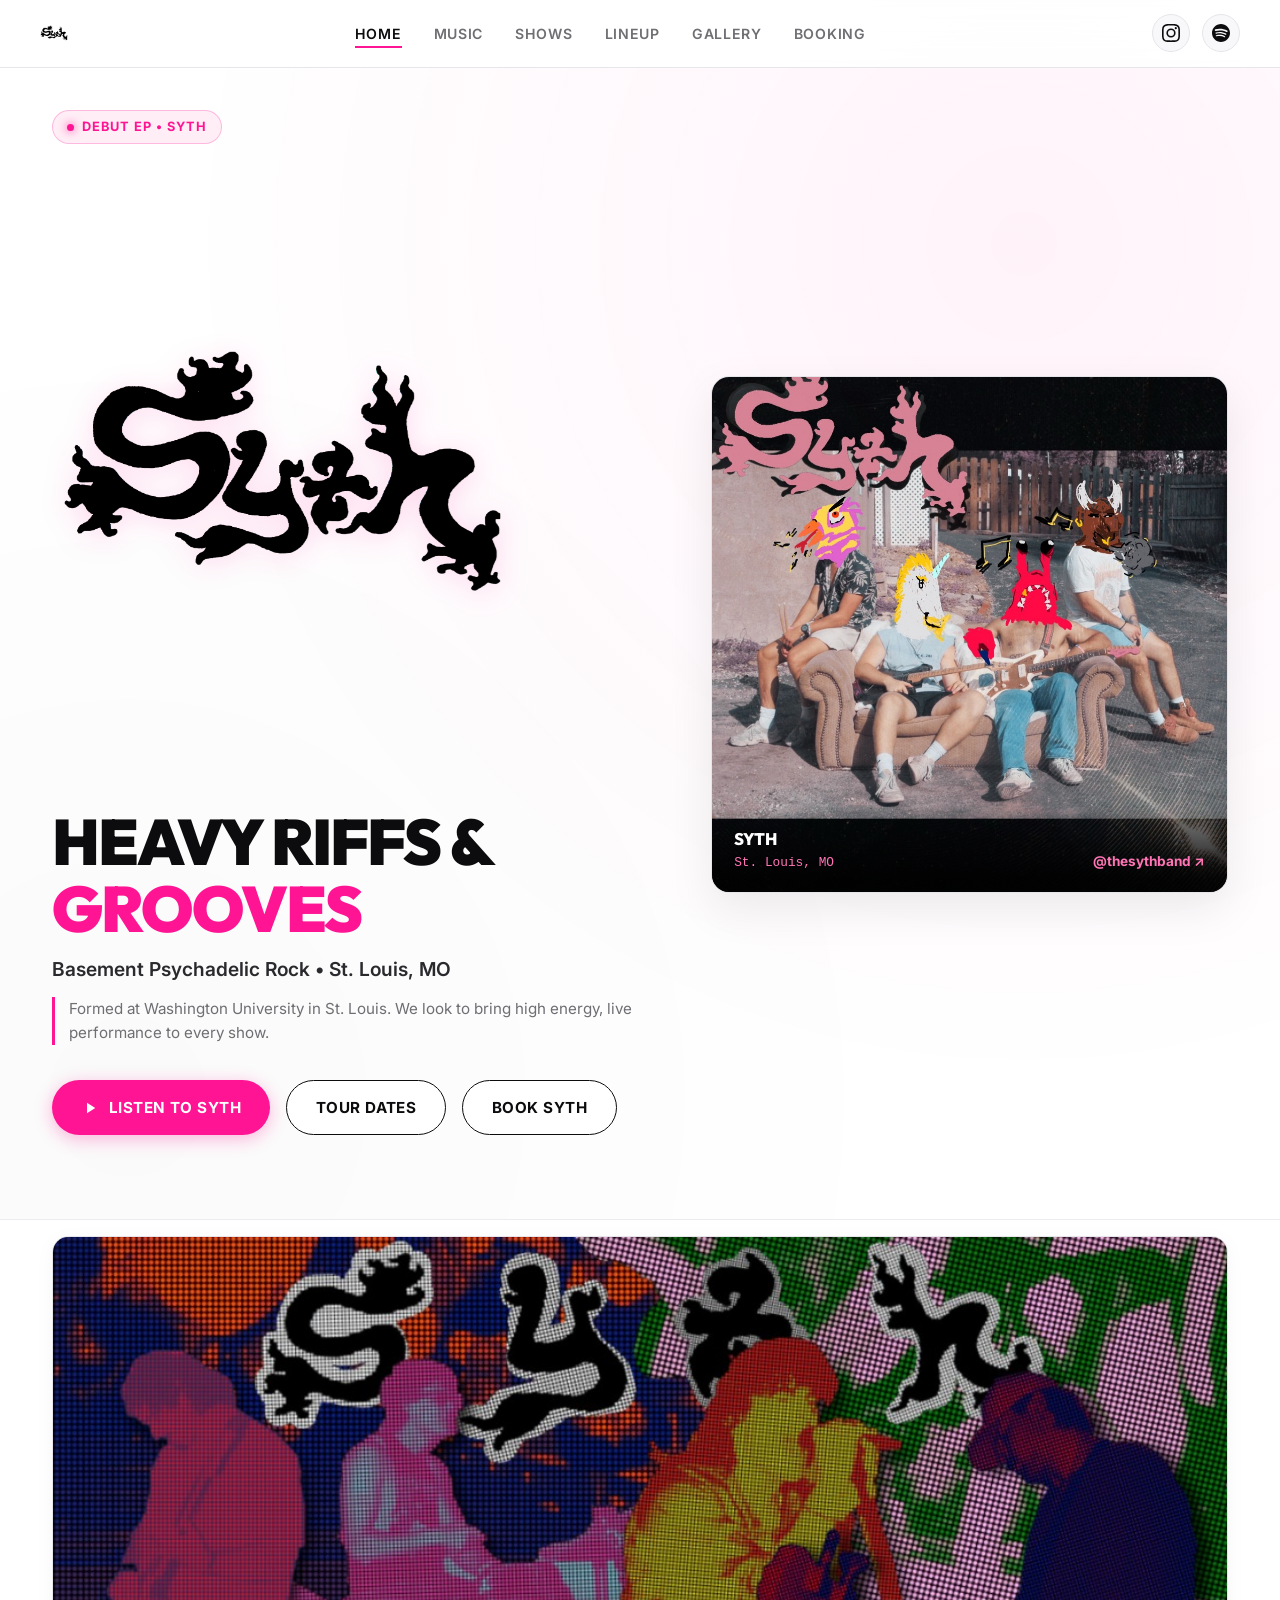
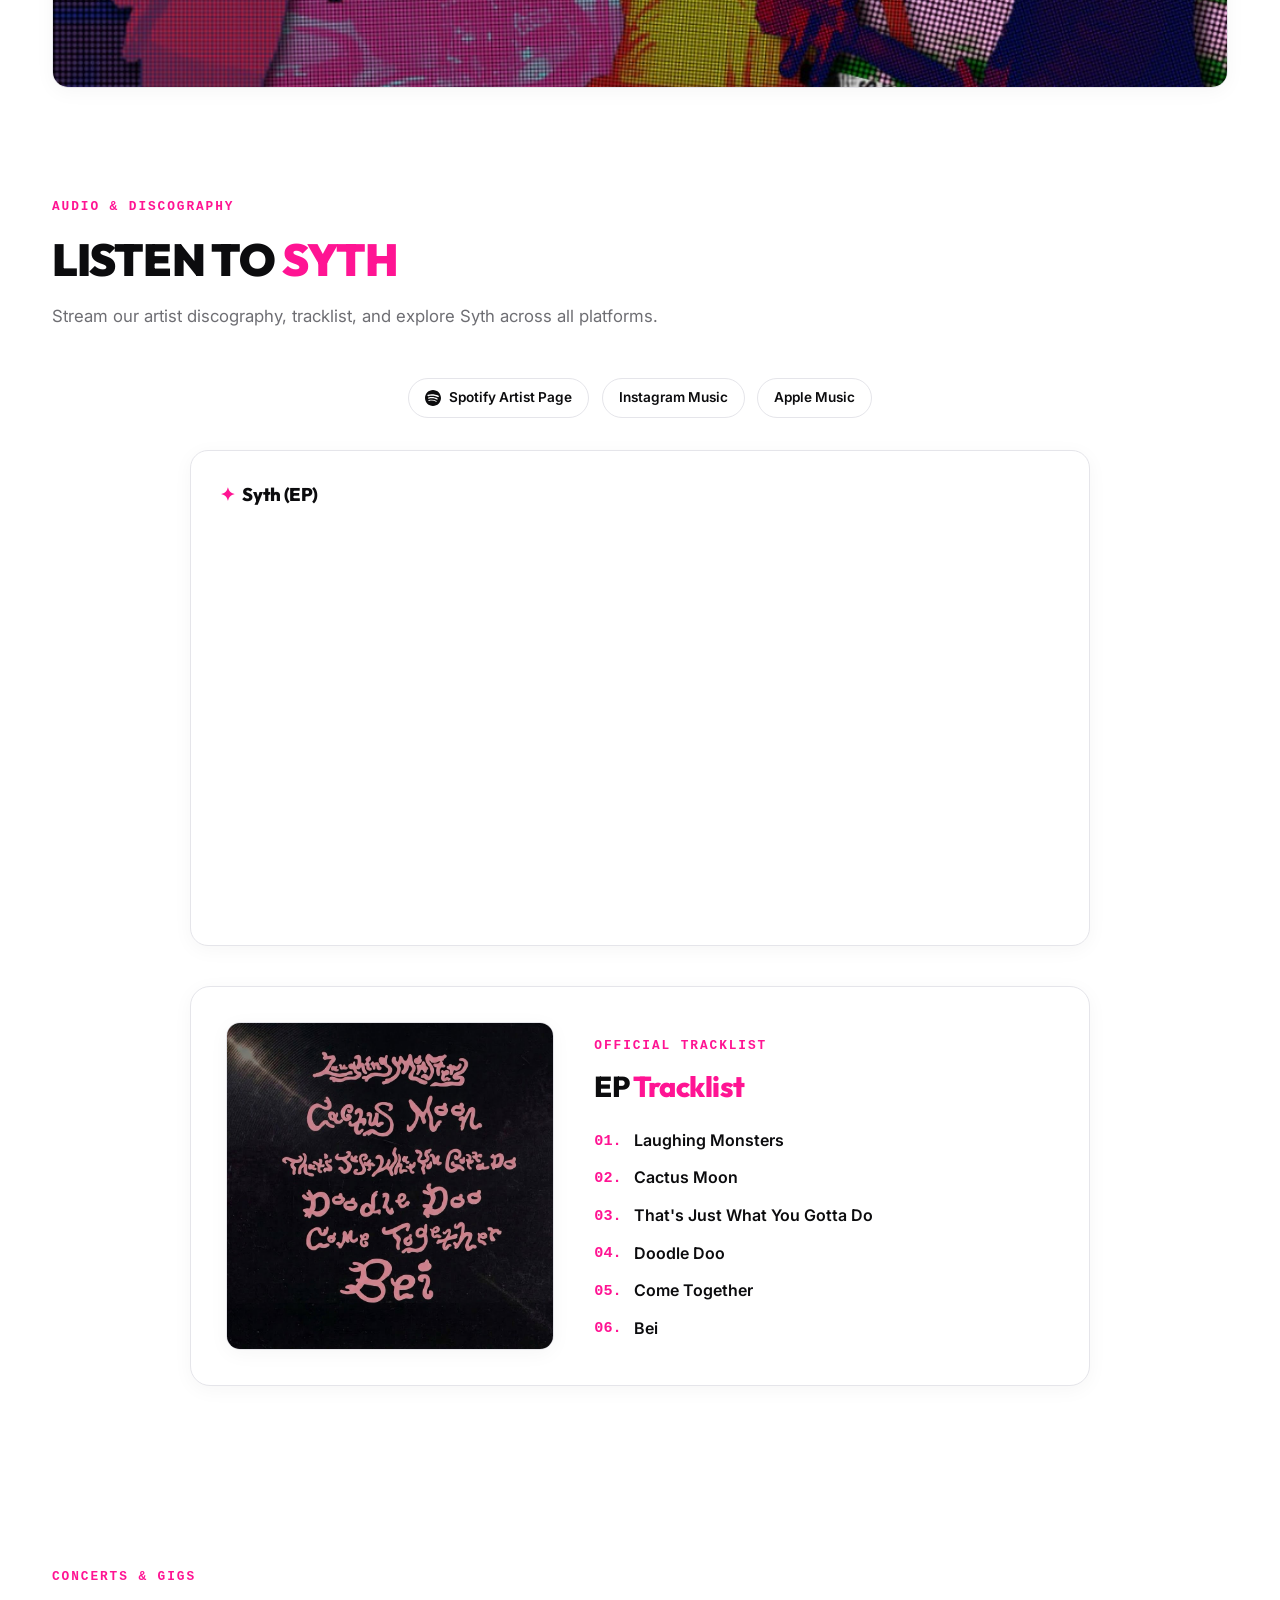
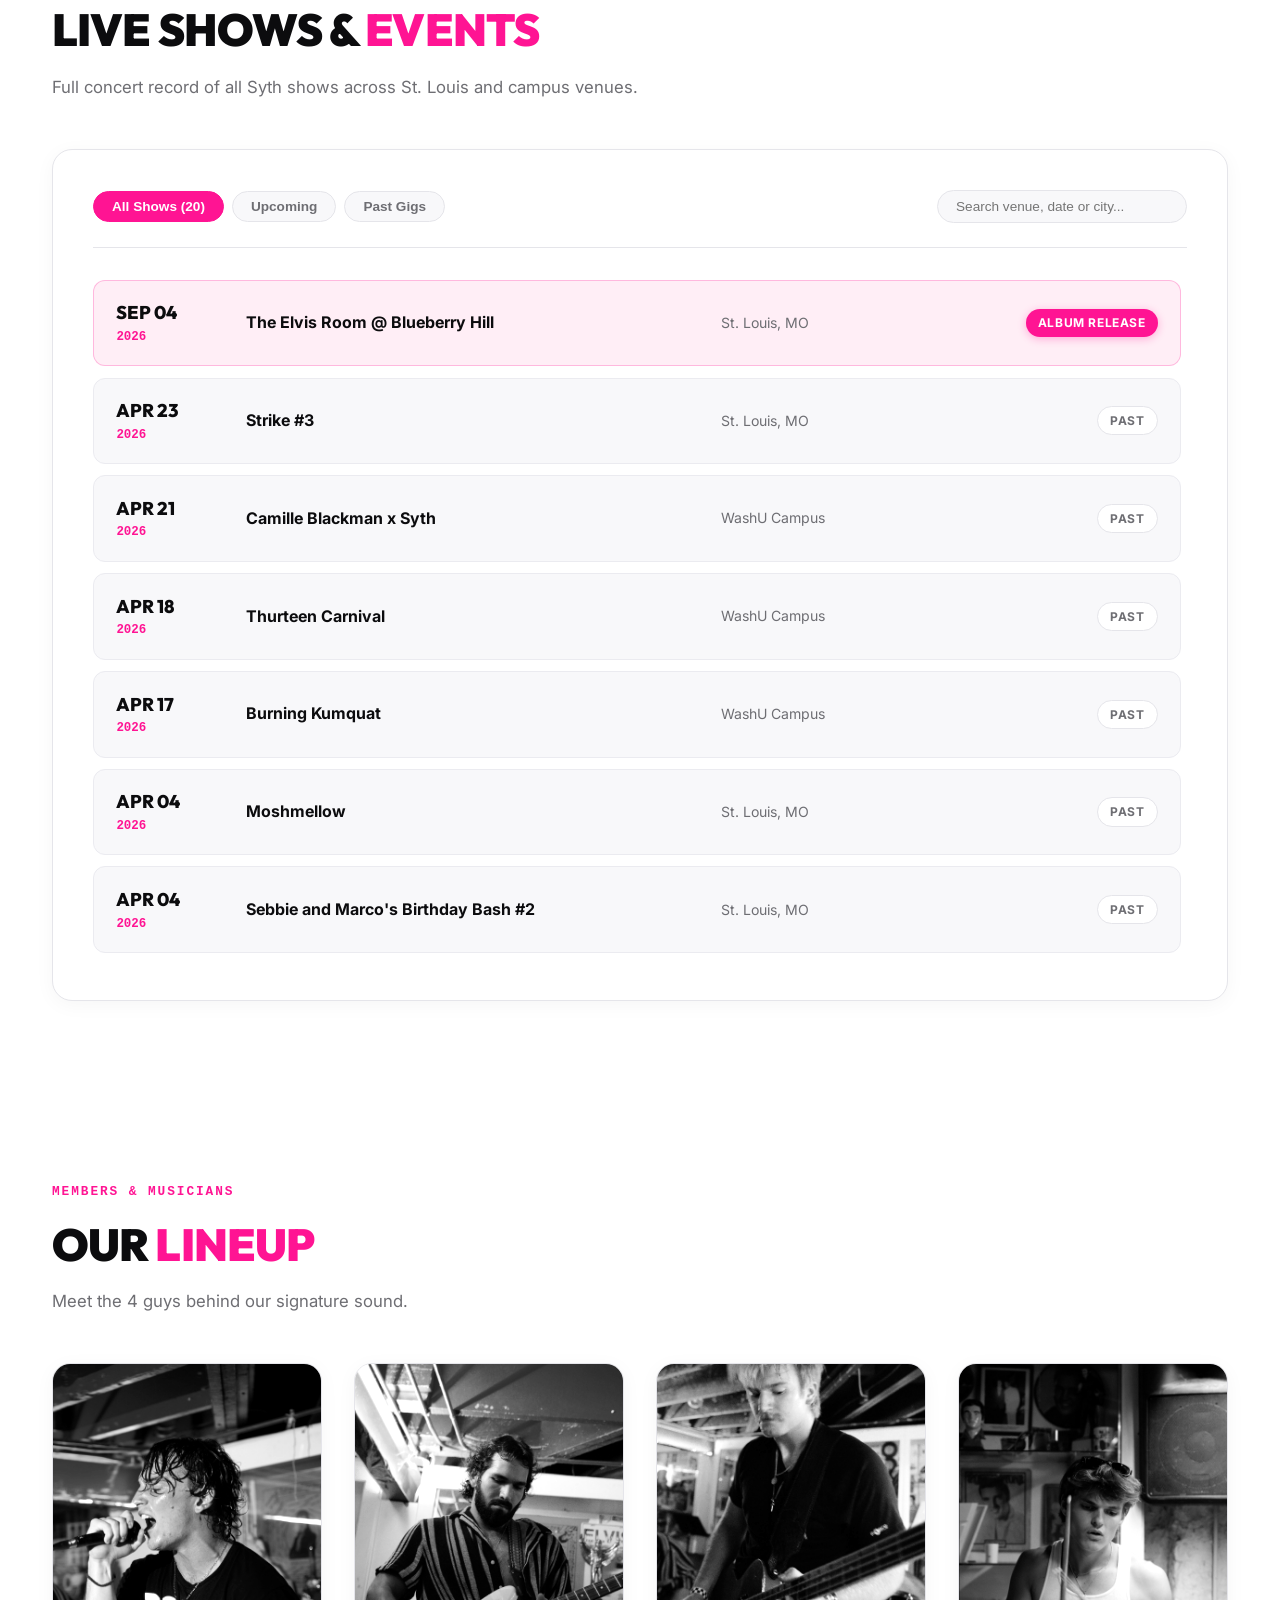
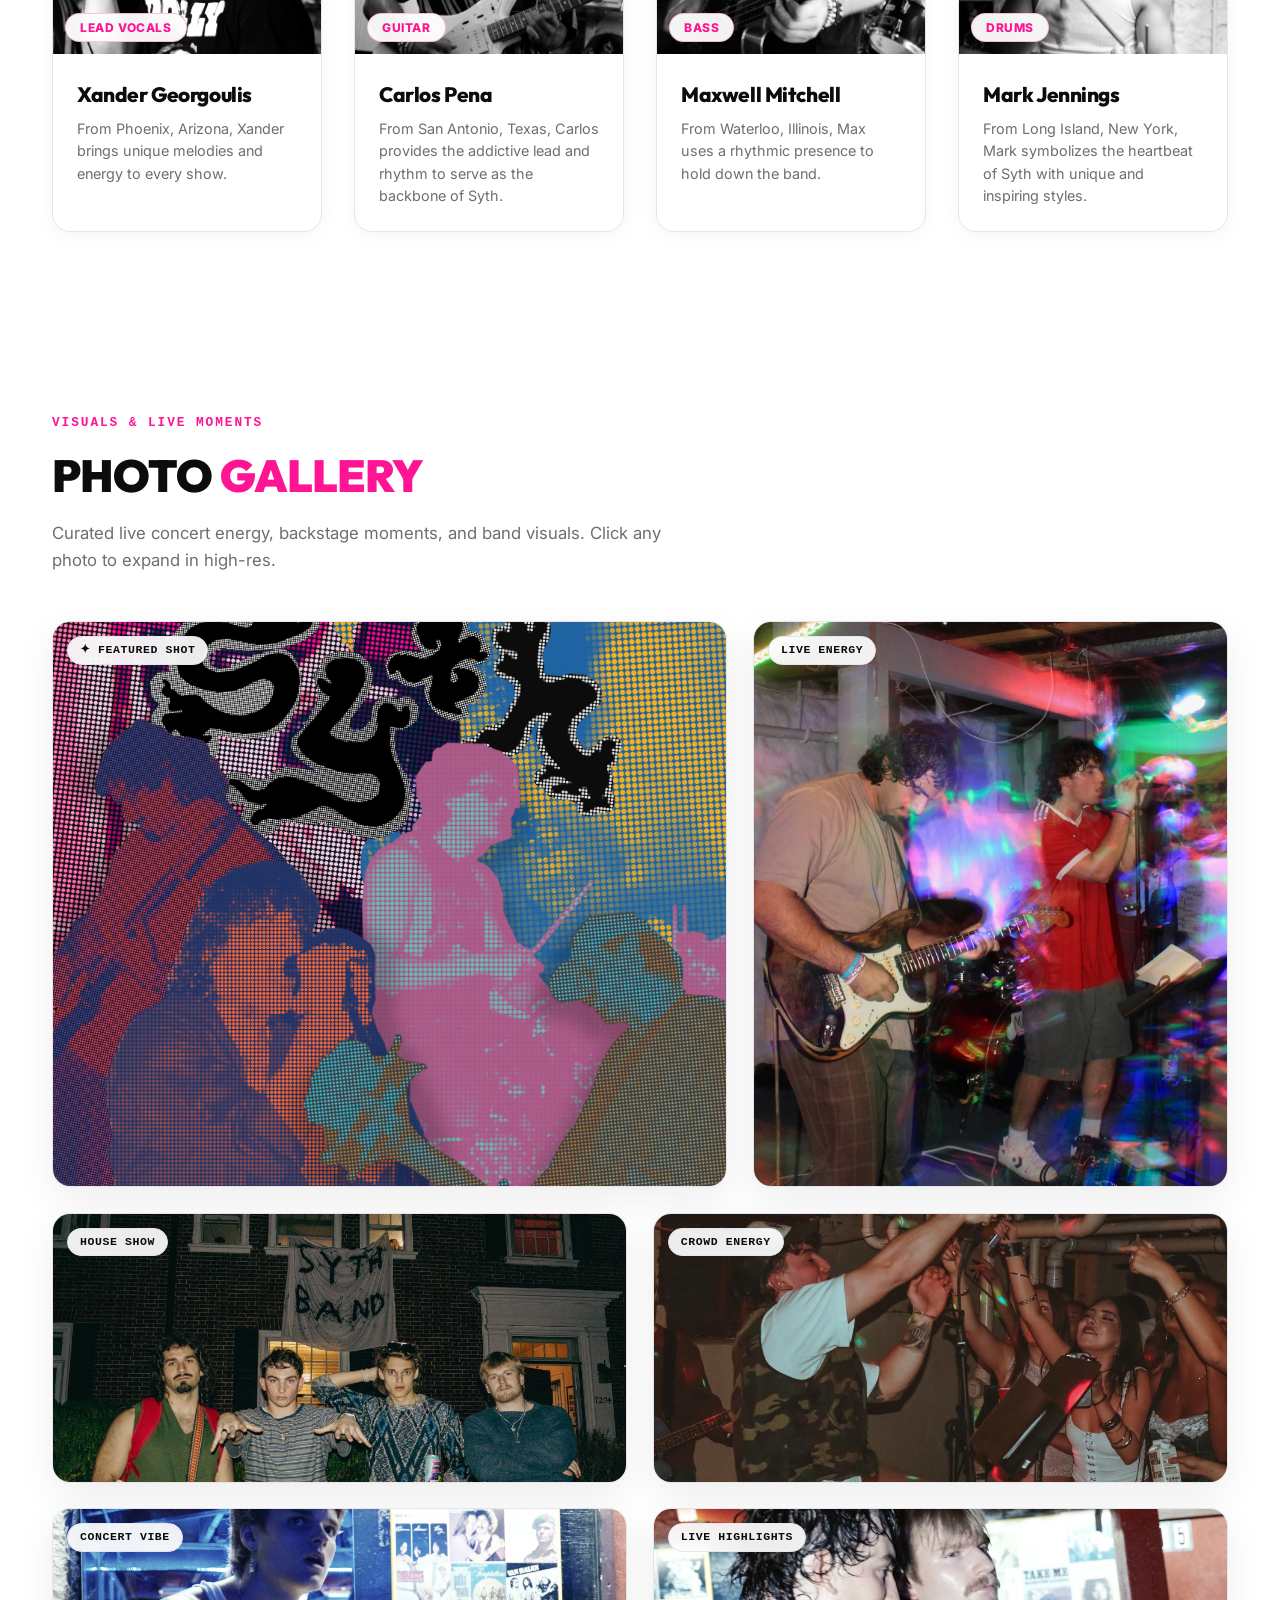
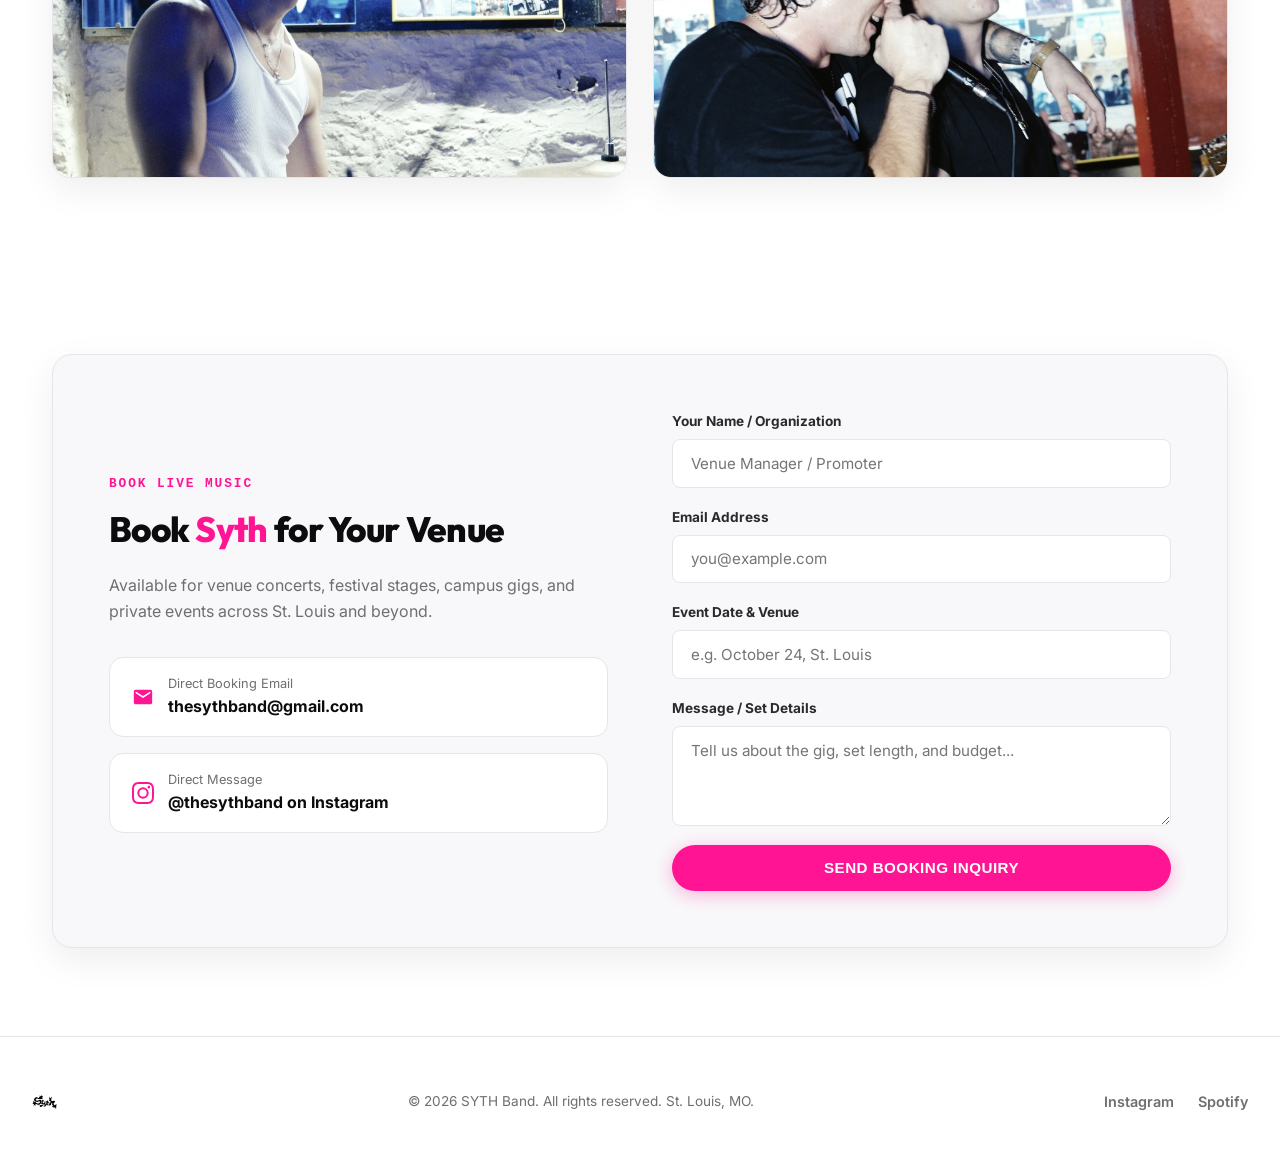
==== commit b6aa7d11: "Update hero tagline, lineup bios with member origins, and gallery titles" ====
--- a/Syth1.html
+++ b/Syth1.html
@@ -79,9 +79,8 @@
                 <h1 class="hero-title">
                     HEAVY RIFFS & <span>GROOVES</span>
                 </h1>
-                <p class="hero-lead">High-Octane Indie Rock • St. Louis, MO</p>
-                <p class="hero-tagline">Formed at Washington University in St. Louis. Bringing infectious energy, punchy
-                    basslines, and hypnotic live performances.</p>
+                <p class="hero-lead">Basement Psychadelic Rock • St. Louis, MO</p>
+                <p class="hero-tagline">Formed at Washington University in St. Louis. We look to bring high energy, live performance to every show.</p>
 
                 <div class="hero-actions">
                     <a href="#music" class="btn-primary">
@@ -406,8 +405,8 @@
     <section class="section-container" id="lineup">
         <div class="section-header">
             <span class="section-tag">Members & Musicians</span>
-            <h2 class="section-title">The Band <span>Lineup</span></h2>
-            <p class="section-subtitle">Meet the musicians behind Syth's signature sound and electric performances.</p>
+            <h2 class="section-title">Our <span>Lineup</span></h2>
+            <p class="section-subtitle">Meet the 4 guys behind our signature sound.</p>
         </div>
 
         <div class="lineup-grid">
@@ -420,8 +419,7 @@
                 </div>
                 <div class="member-info">
                     <h3 class="member-name">Xander Georgoulis</h3>
-                    <p class="member-bio">Commanding lead vocals with infectious energy, delivering Syth's hypnotic
-                        melodies and raw rock presence.</p>
+                    <p class="member-bio">From Phoenix, Arizona, Xander brings unique melodies and energy to every show.</p>
                 </div>
             </div>
 
@@ -433,7 +431,7 @@
                 </div>
                 <div class="member-info">
                     <h3 class="member-name">Carlos Pena</h3>
-                    <p class="member-bio">Crafting heavy riffs, soaring leads, and dynamic textures that form the sonic
+                    <p class="member-bio">From San Antonio, Texas, Carlos provides the addictive lead and rhythm to serve as the
                         backbone of Syth.</p>
                 </div>
             </div>
@@ -447,8 +445,8 @@
                 </div>
                 <div class="member-info">
                     <h3 class="member-name">Maxwell Mitchell</h3>
-                    <p class="member-bio">Driving the deep grooves, punchy low-end baselines, and rhythmic foundation
-                        behind every performance.</p>
+                    <p class="member-bio">From Waterloo, Illinois, Max uses a rhythmic presence to hold
+                        down the band.</p>
                 </div>
             </div>
 
@@ -460,8 +458,8 @@
                 </div>
                 <div class="member-info">
                     <h3 class="member-name">Mark Jennings</h3>
-                    <p class="member-bio">The heartbeat of Syth, bringing relentless drive, explosive drum solos, and
-                        pinpoint tempo precision.</p>
+                    <p class="member-bio">From Long Island, New York, Mark symbolizes the heartbeat of Syth with 
+                        unique and inspiring styles.</p>
                 </div>
             </div>
         </div>
@@ -501,7 +499,7 @@
                 <img src="assets/final_gallery/syth_curated_02.jpg" alt="Syth House Show Banner" loading="lazy">
                 <div class="editorial-card-overlay">
                     <span class="editorial-card-hint">✦ Click to Expand</span>
-                    <p class="editorial-card-title">Syth House Show • Front Yard Banner</p>
+                    <p class="editorial-card-title">Syth House Party • Meet the Guys</p>
                 </div>
             </div>
             <div class="editorial-card med-wide" data-src="assets/final_gallery/syth_curated_03.jpg"
@@ -688,7 +686,7 @@
         const lightboxPrev = document.getElementById('lightboxPrev');
         const lightboxNext = document.getElementById('lightboxNext');
 
-        const galleryDataset = [{ "src": "assets/final_gallery/syth_curated_01.jpg", "title": "Syth Band \u2022 Live & Behind the Scenes" }, { "src": "assets/final_gallery/syth_curated_04.jpg", "title": "Live Concert Performance \u2022 St. Louis" }, { "src": "assets/final_gallery/syth_curated_02.jpg", "title": "Syth House Show \u2022 Front Yard Banner" }, { "src": "assets/final_gallery/syth_curated_03.jpg", "title": "Basement Gig \u2022 Crowd Singalong" }, { "src": "assets/final_gallery/syth_curated_05.jpg", "title": "Live Stage Energy \u2022 Electric Set" }, { "src": "assets/final_gallery/syth_curated_06.jpg", "title": "Concert Highlights \u2022 Raw Rock Presence" }];
+        const galleryDataset = [{ "src": "assets/final_gallery/syth_curated_01.jpg", "title": "Syth Band \u2022 Live & Behind the Scenes" }, { "src": "assets/final_gallery/syth_curated_04.jpg", "title": "Live Concert Performance \u2022 St. Louis" }, { "src": "assets/final_gallery/syth_curated_02.jpg", "title": "Syth House Party \u2022 Meet the Guys" }, { "src": "assets/final_gallery/syth_curated_03.jpg", "title": "Basement Gig \u2022 Crowd Singalong" }, { "src": "assets/final_gallery/syth_curated_05.jpg", "title": "Live Stage Energy \u2022 Electric Set" }, { "src": "assets/final_gallery/syth_curated_06.jpg", "title": "Concert Highlights \u2022 Raw Rock Presence" }];
         let currentPhotoIndex = 0;
 
         function showLightboxPhoto(index) {
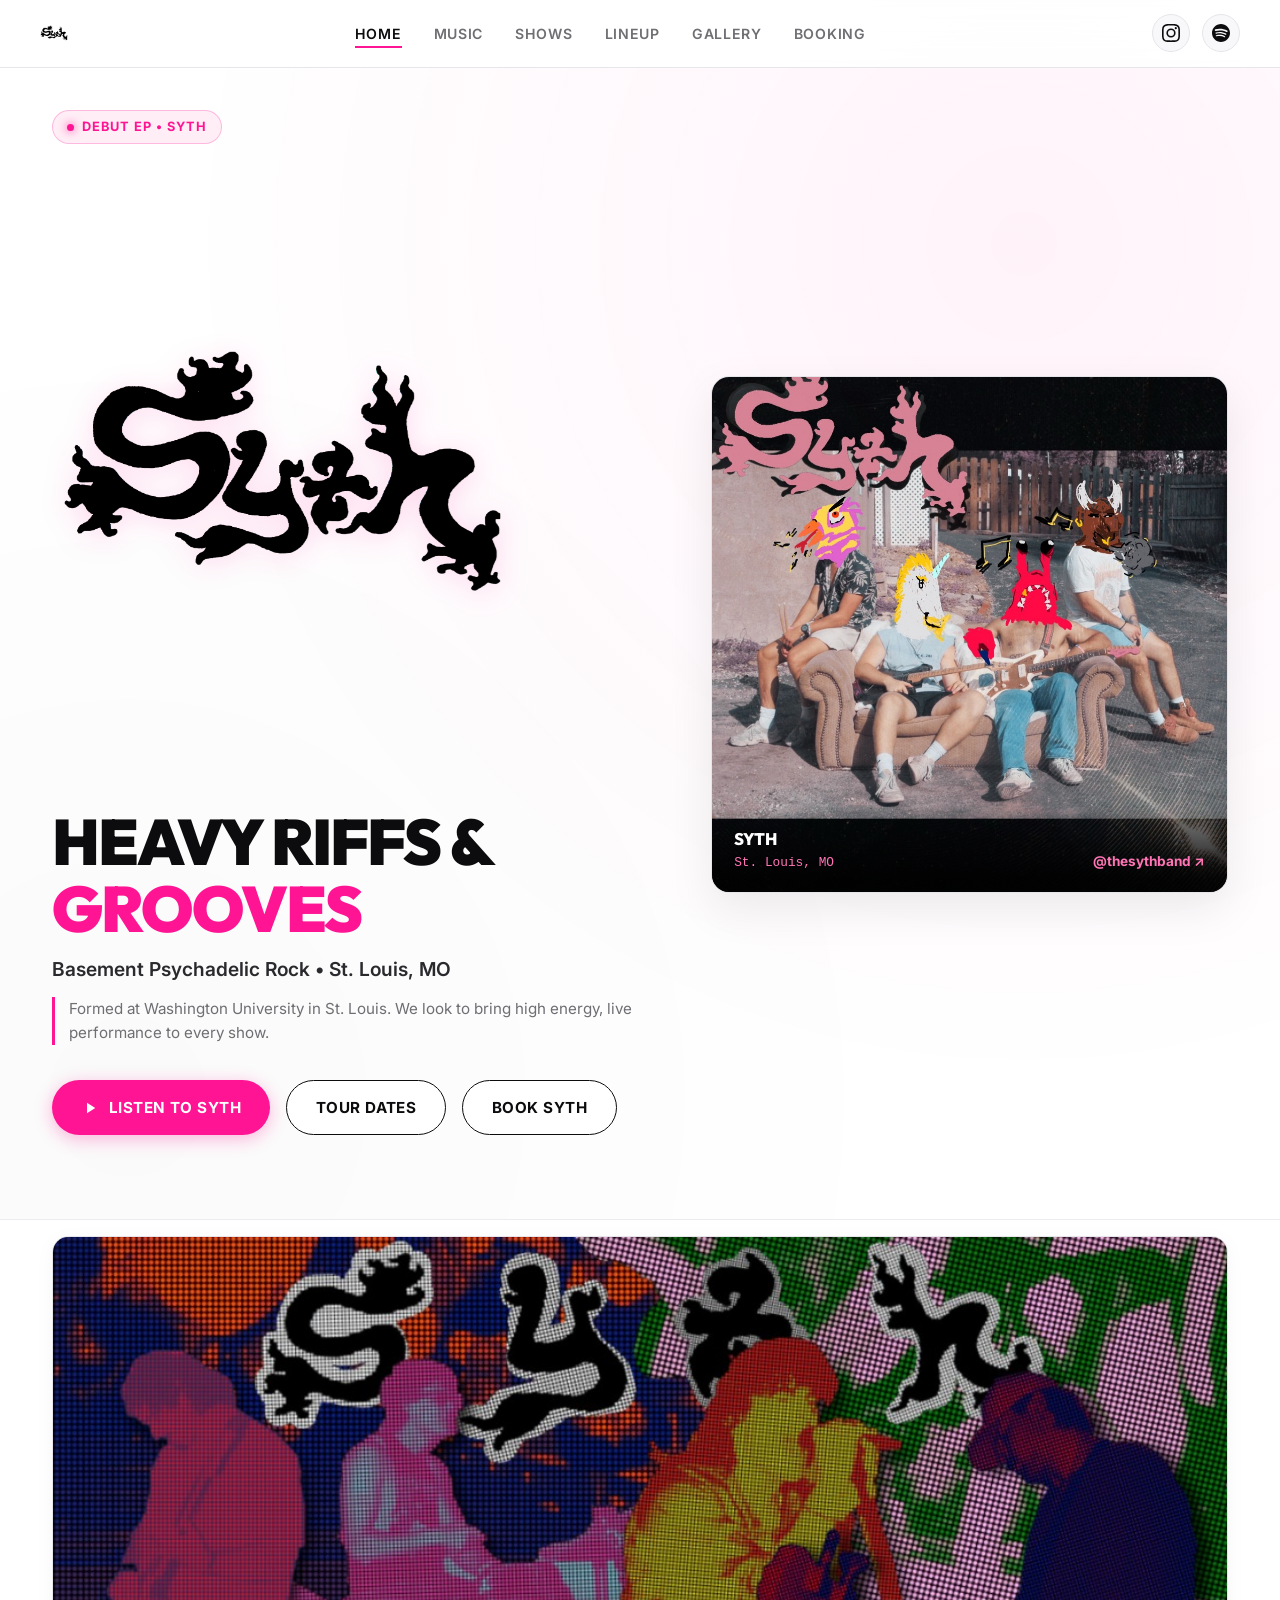
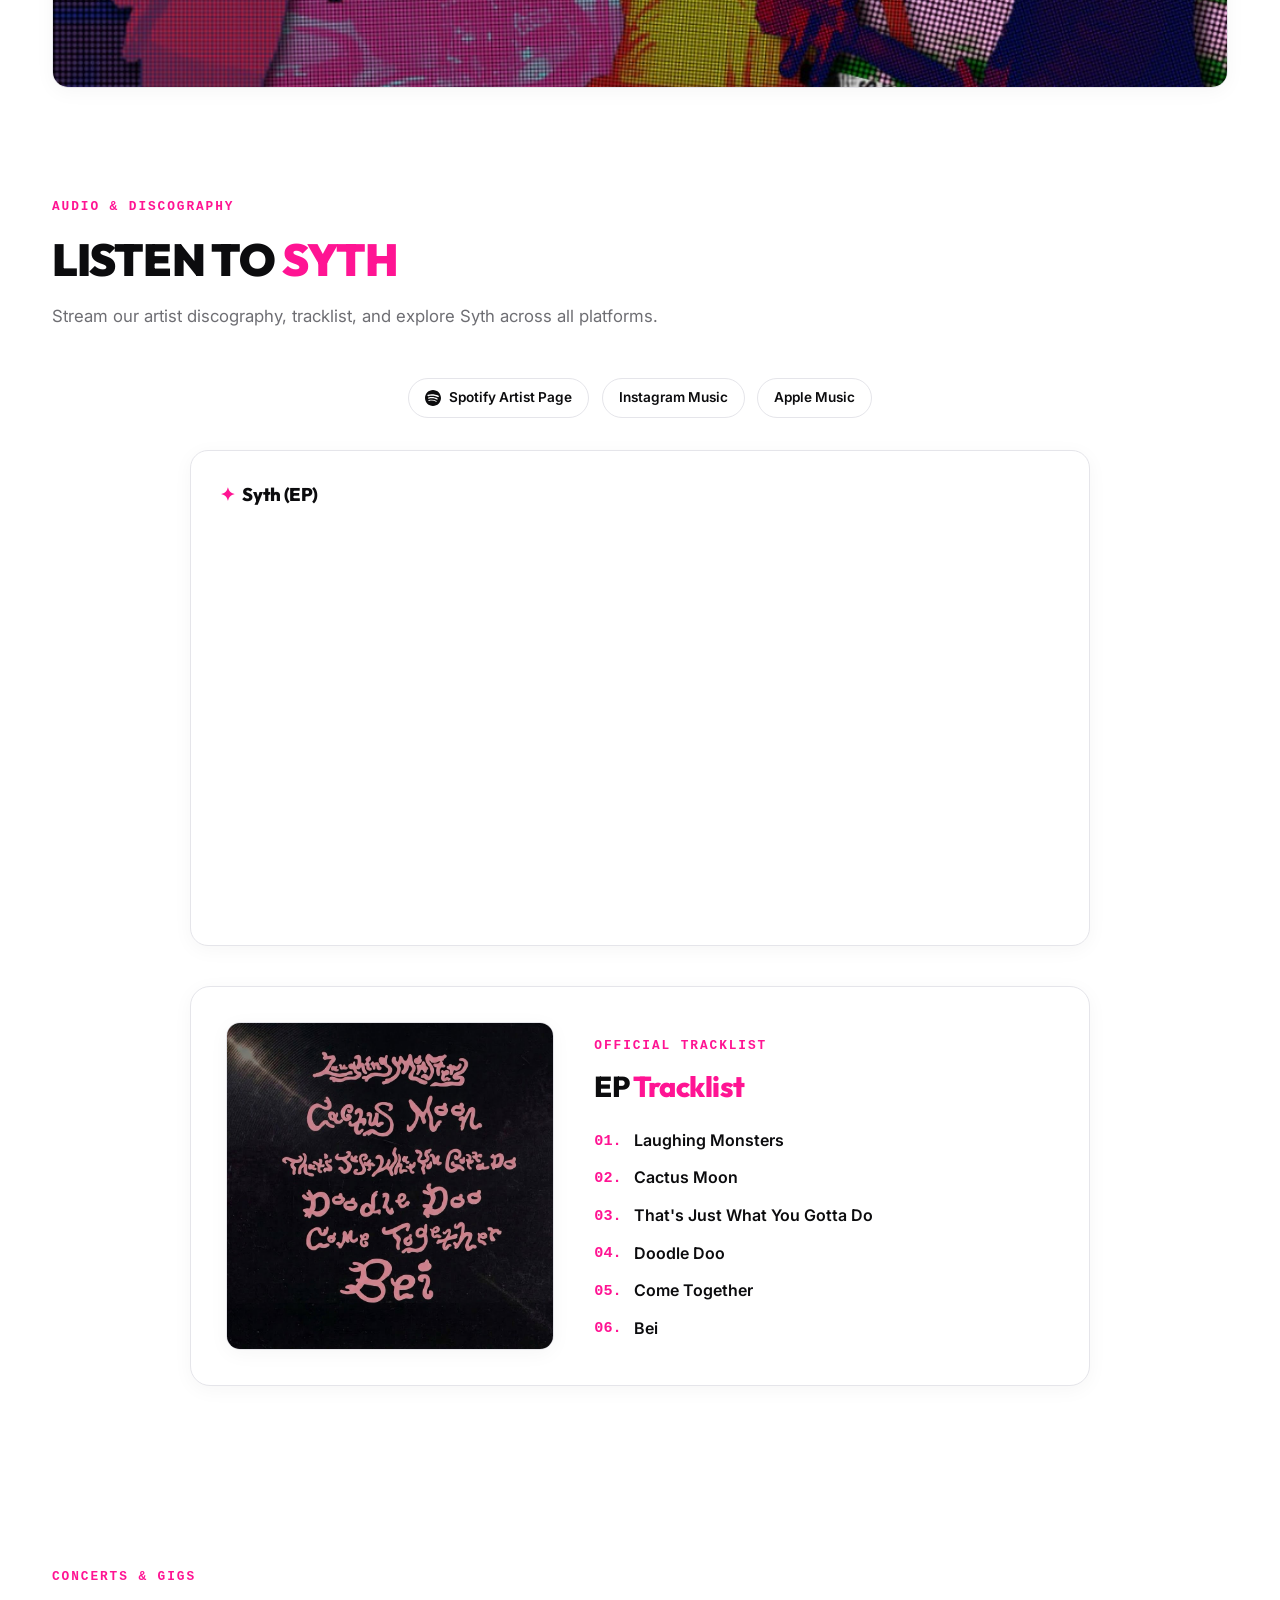
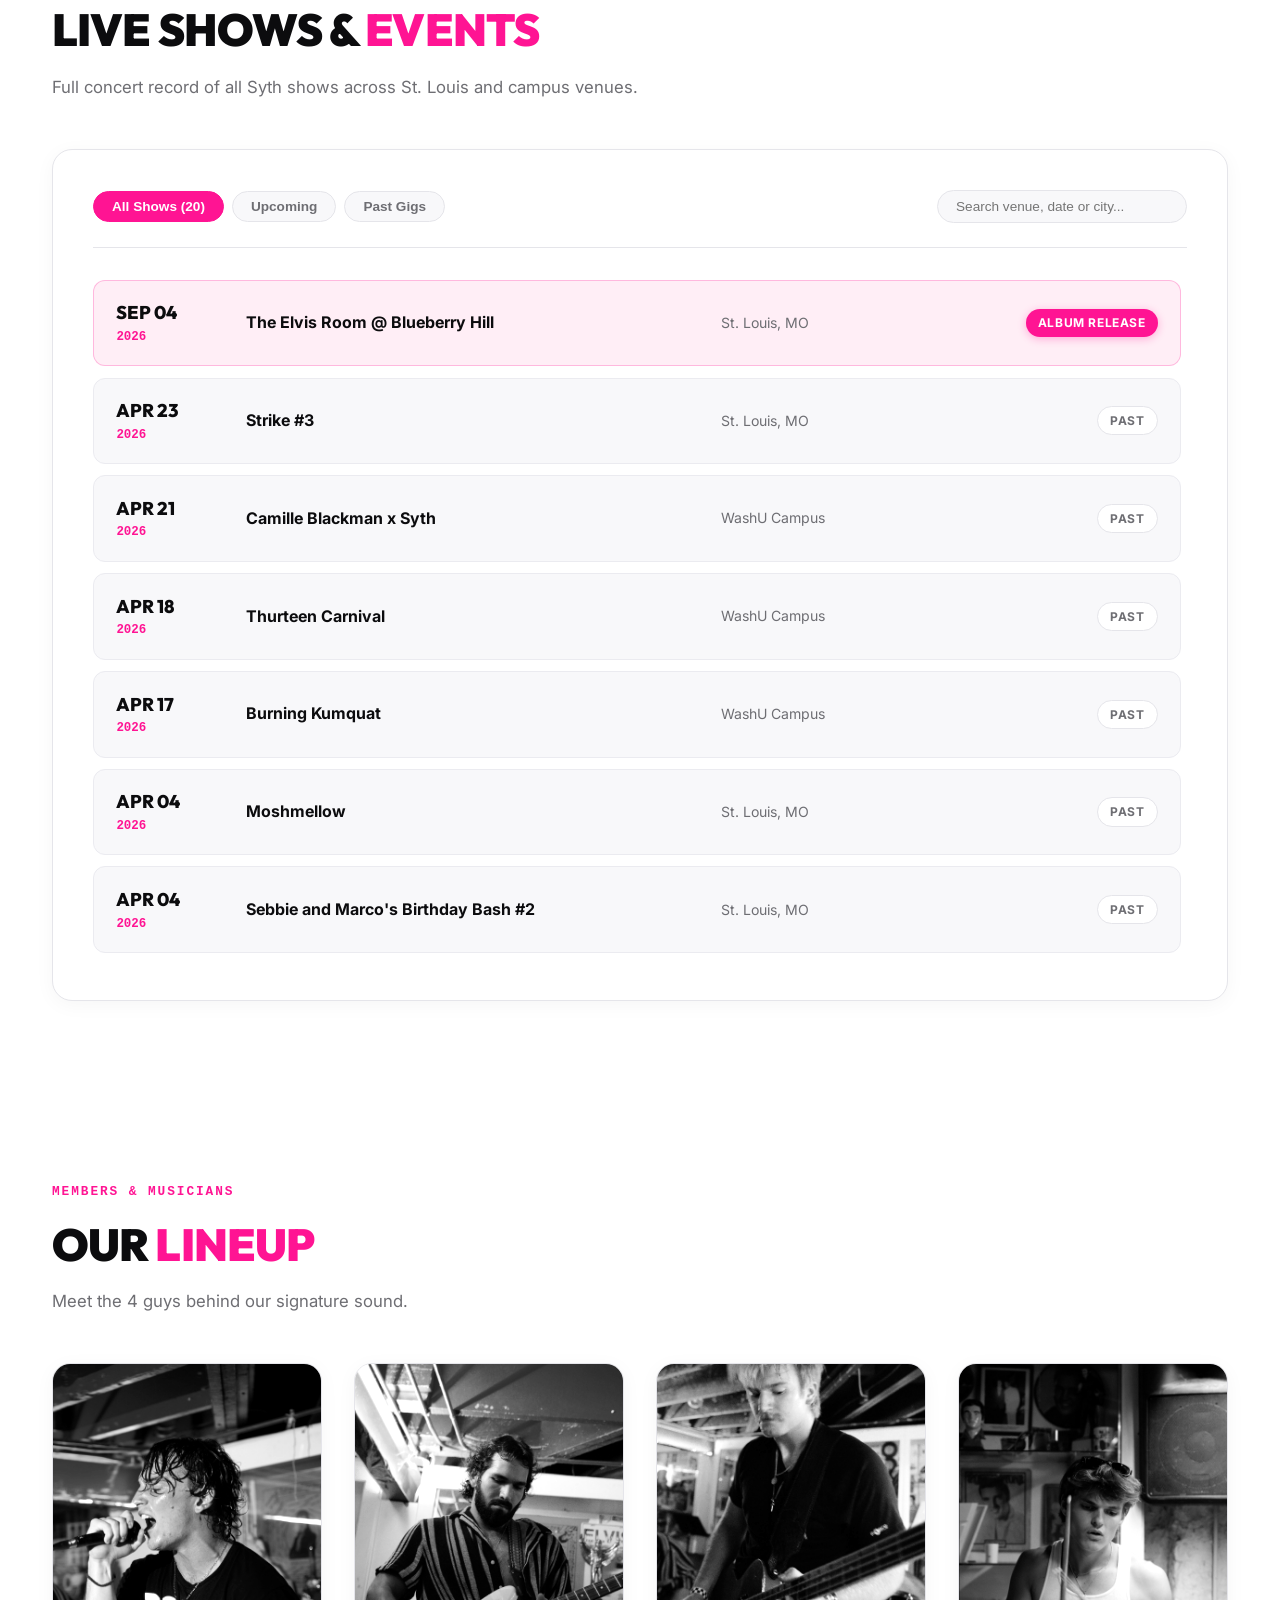
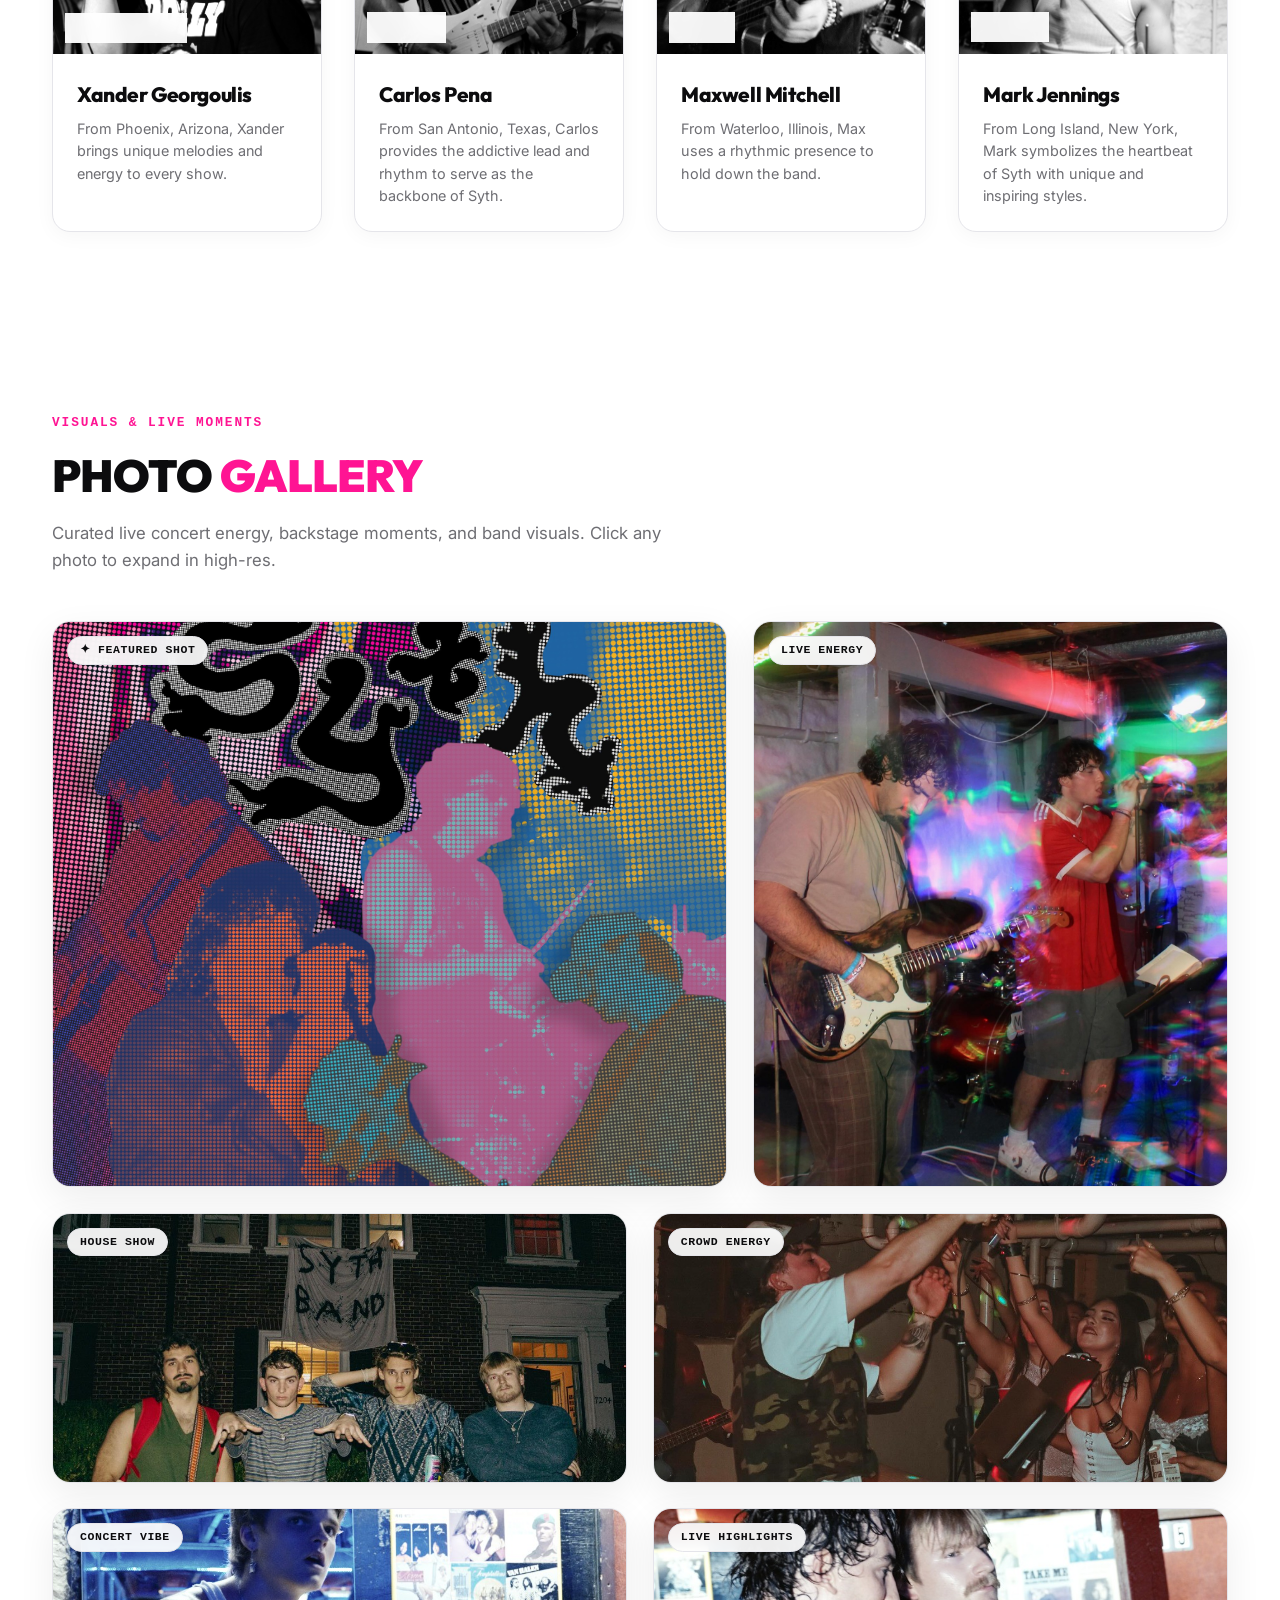
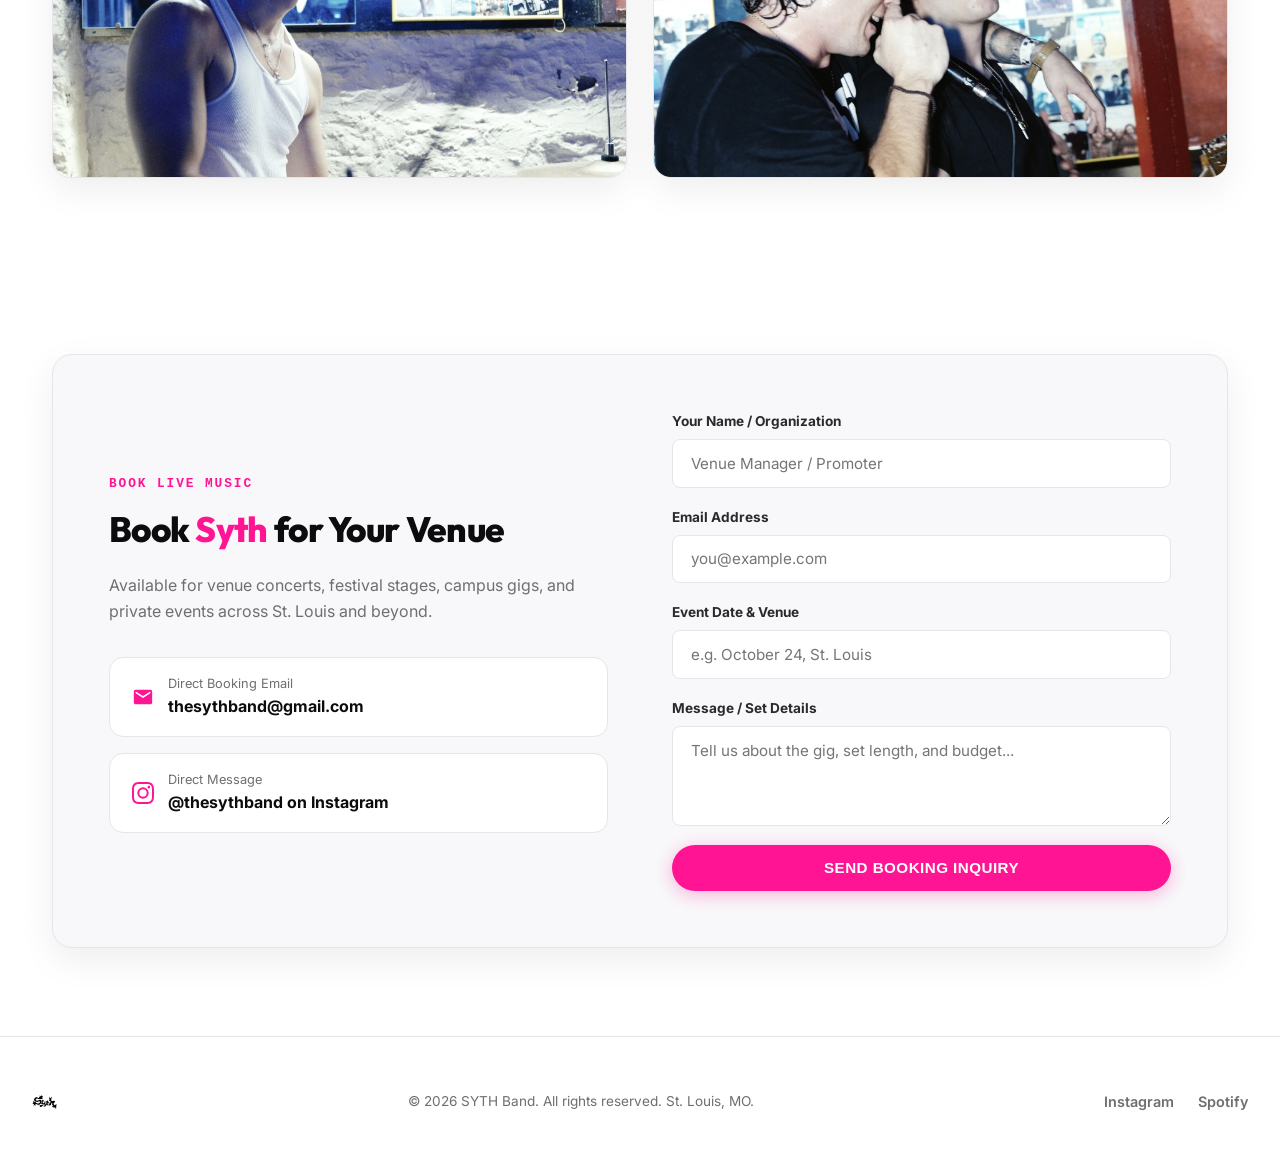
==== commit cccf0d79: "Update gallery card data-title" ====
--- a/Syth1.html
+++ b/Syth1.html
@@ -494,7 +494,7 @@
                 </div>
             </div>
             <div class="editorial-card med-wide" data-src="assets/final_gallery/syth_curated_02.jpg"
-                data-title="Syth House Show • Front Yard Banner">
+                data-title="Syth House Party • Meet the Guys">
                 <span class="editorial-card-badge">House Show</span>
                 <img src="assets/final_gallery/syth_curated_02.jpg" alt="Syth House Show Banner" loading="lazy">
                 <div class="editorial-card-overlay">
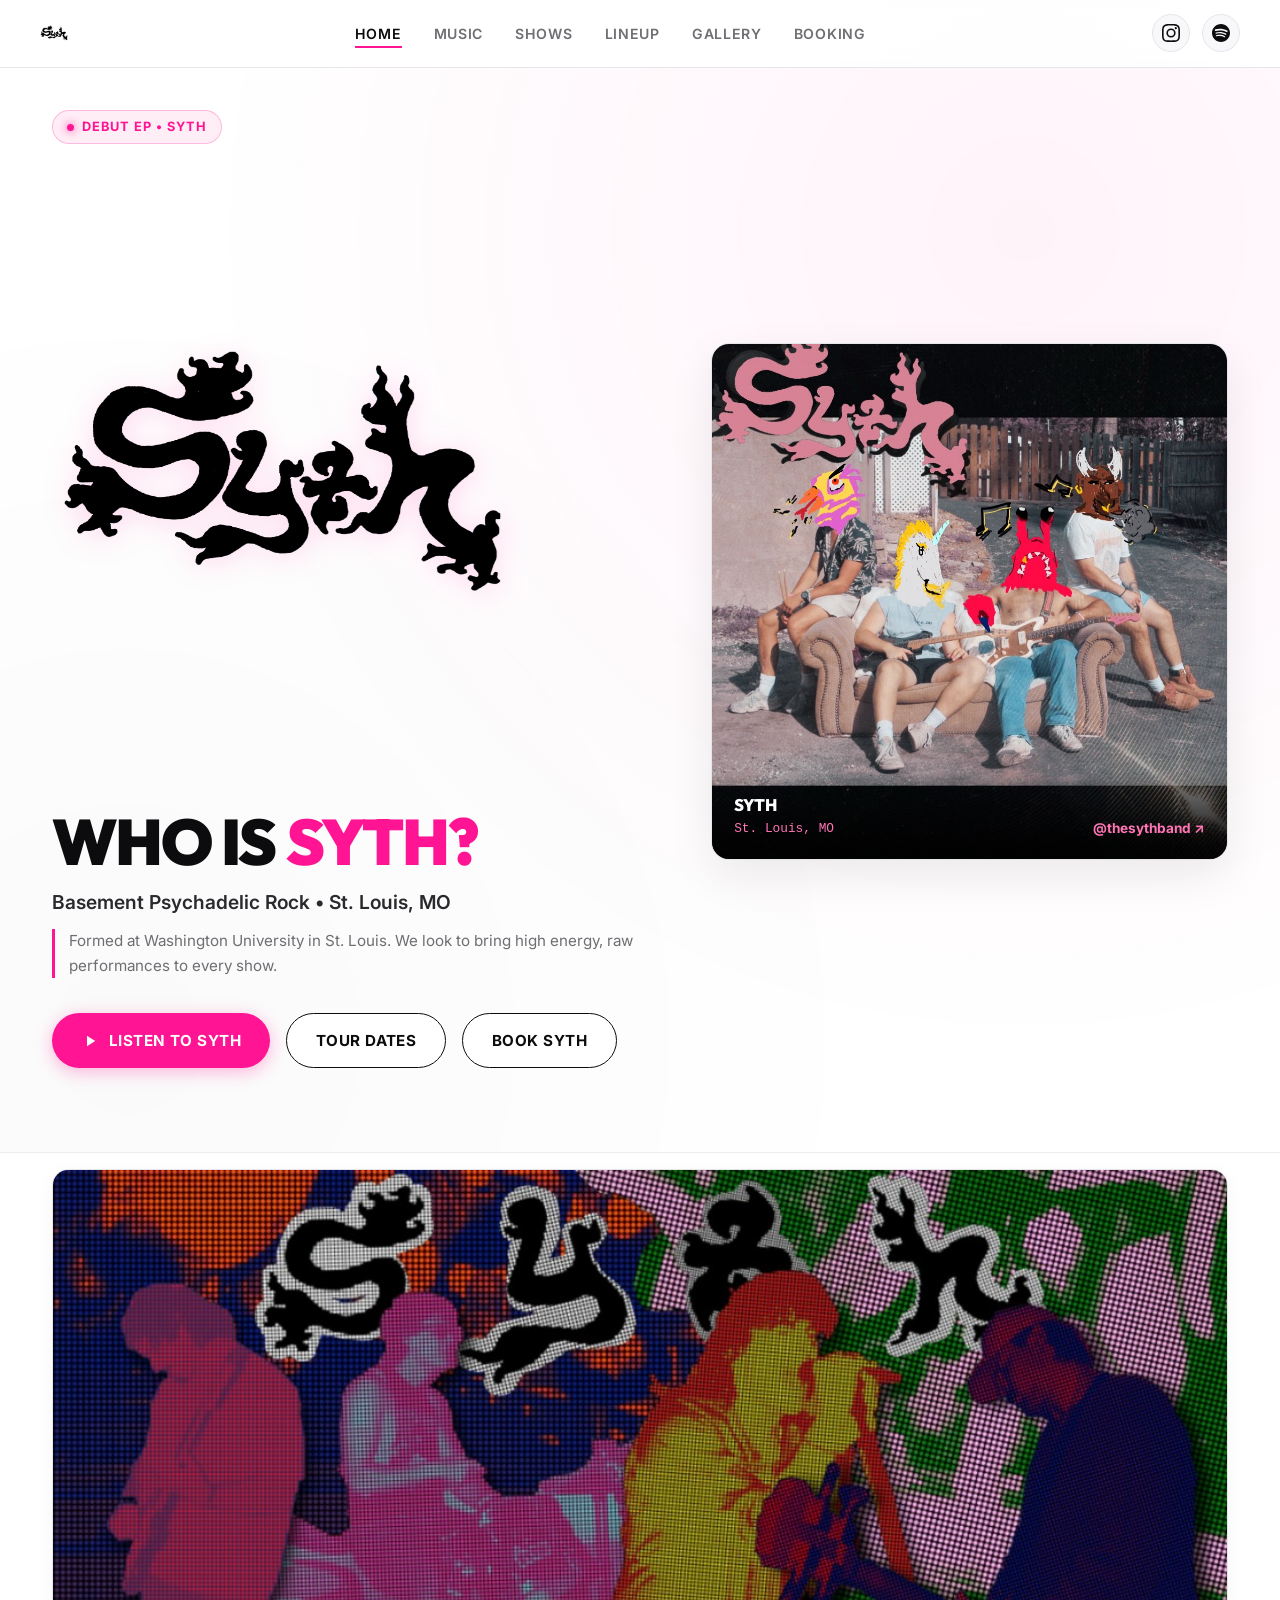
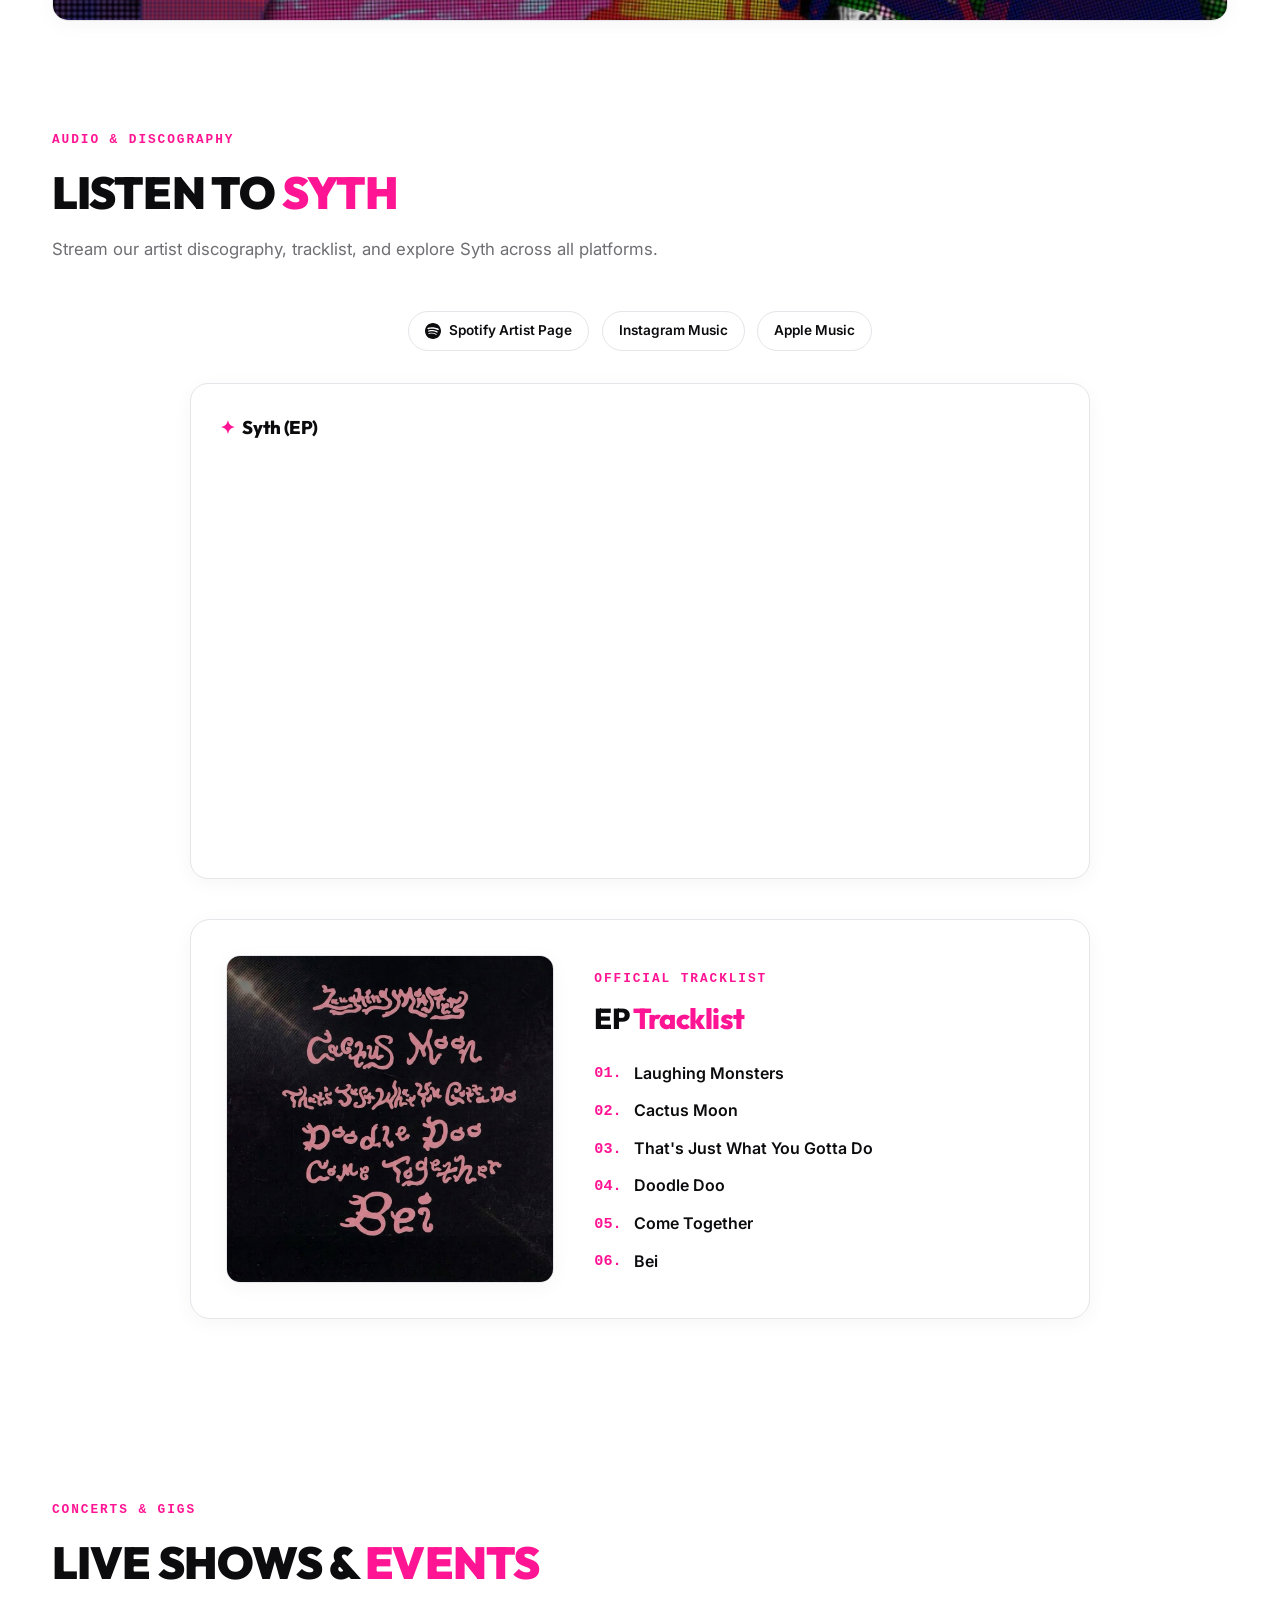
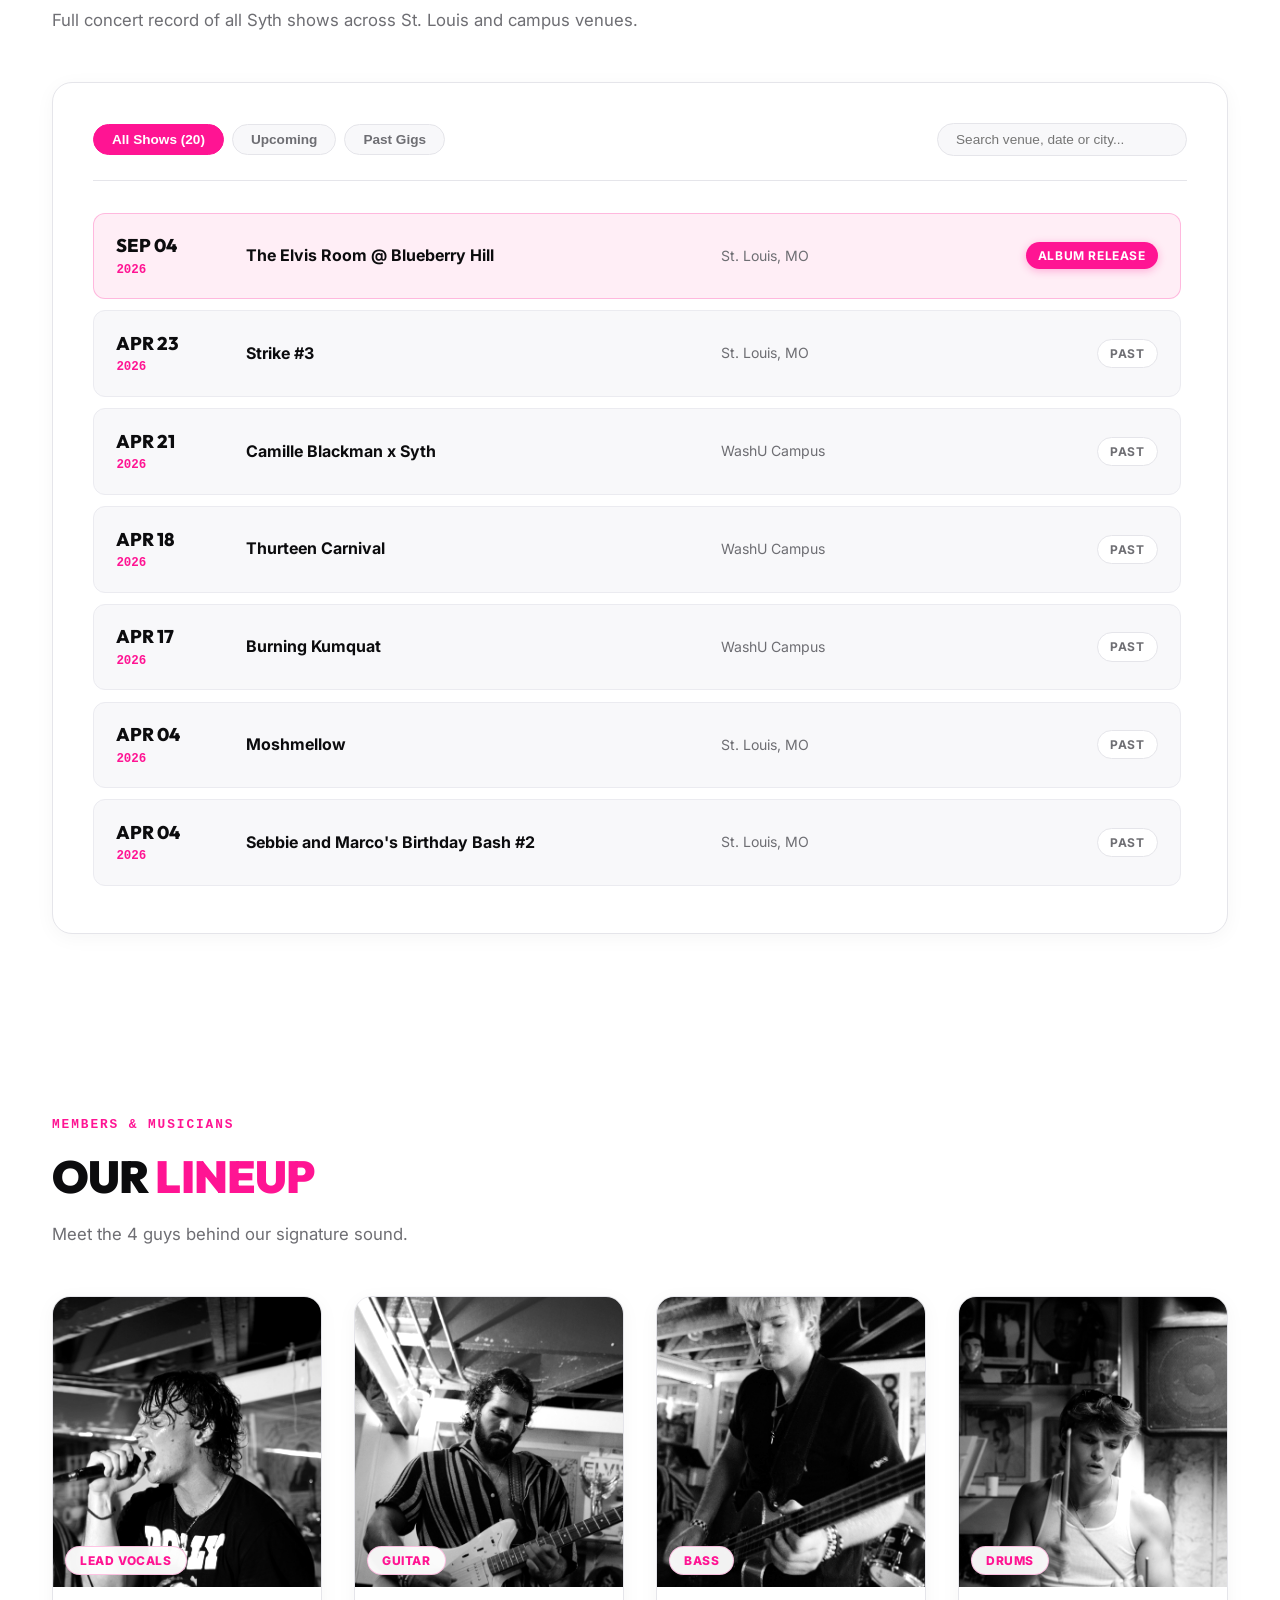
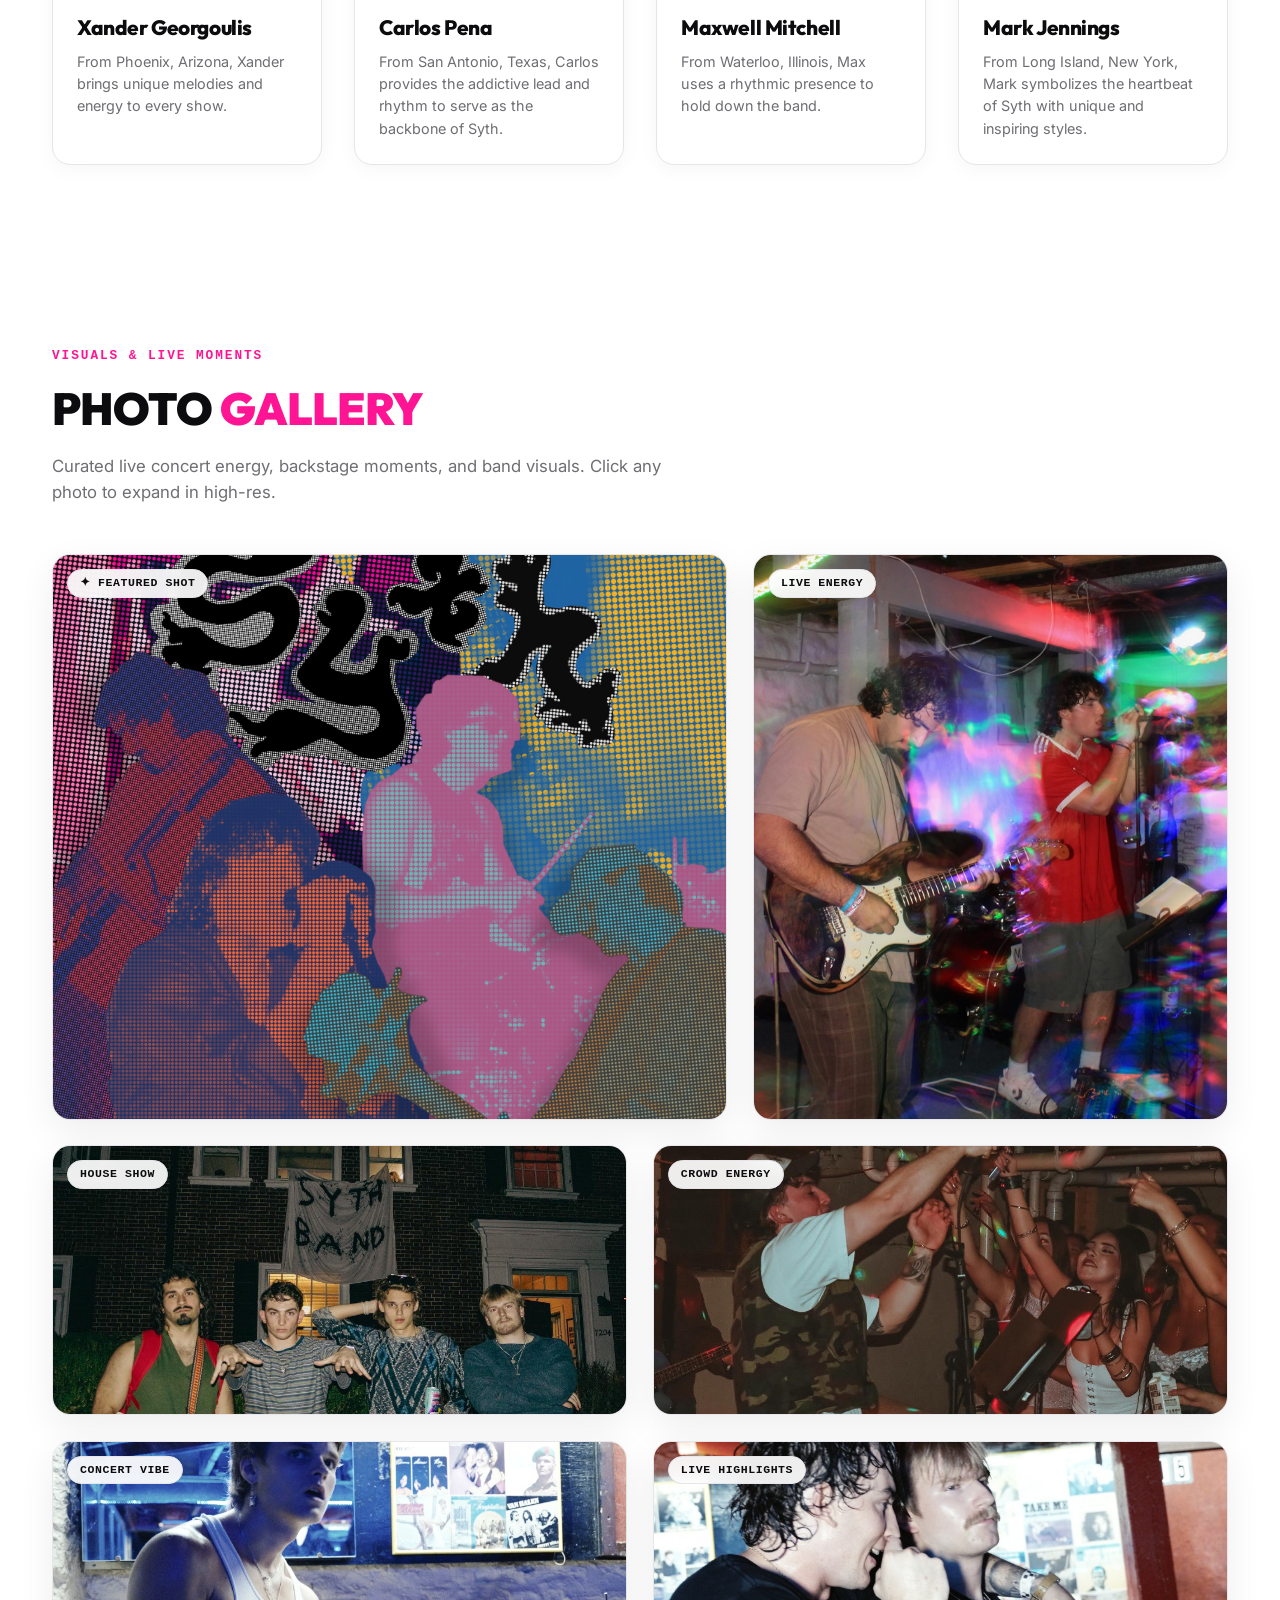
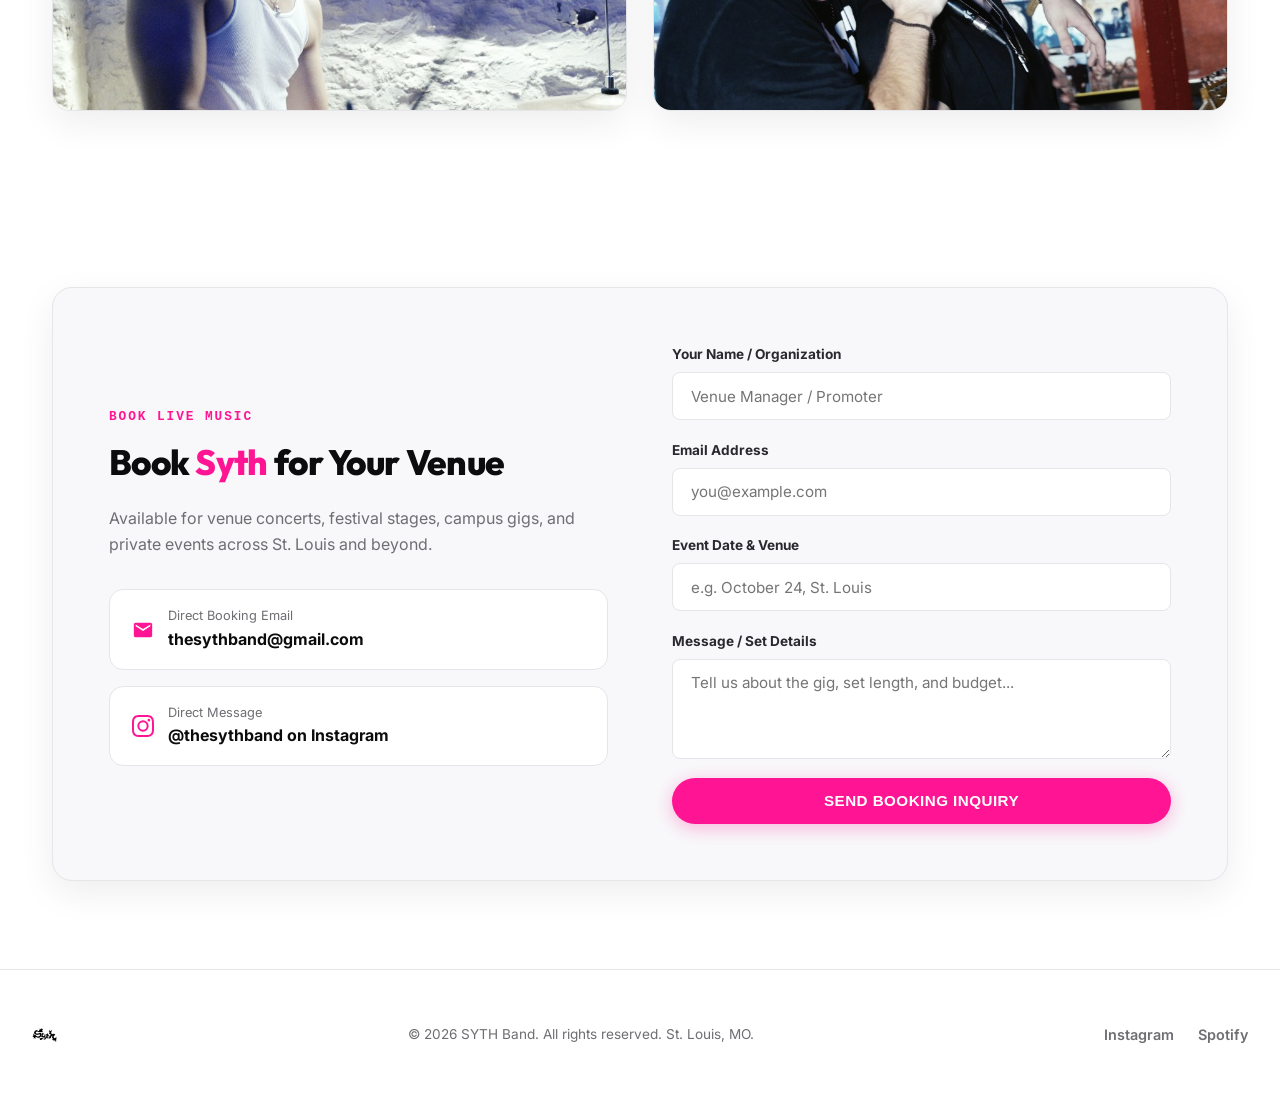
==== commit a1377867: "Update hero title to 'WHO IS SYTH?' and refresh tagline" ====
--- a/Syth1.html
+++ b/Syth1.html
@@ -77,10 +77,11 @@
                 </div>
 
                 <h1 class="hero-title">
-                    HEAVY RIFFS & <span>GROOVES</span>
+                    WHO IS <span>SYTH?</span>
                 </h1>
                 <p class="hero-lead">Basement Psychadelic Rock • St. Louis, MO</p>
-                <p class="hero-tagline">Formed at Washington University in St. Louis. We look to bring high energy, live performance to every show.</p>
+                <p class="hero-tagline">Formed at Washington University in St. Louis. We look to bring high energy, raw
+                    performances to every show.</p>
 
                 <div class="hero-actions">
                     <a href="#music" class="btn-primary">
